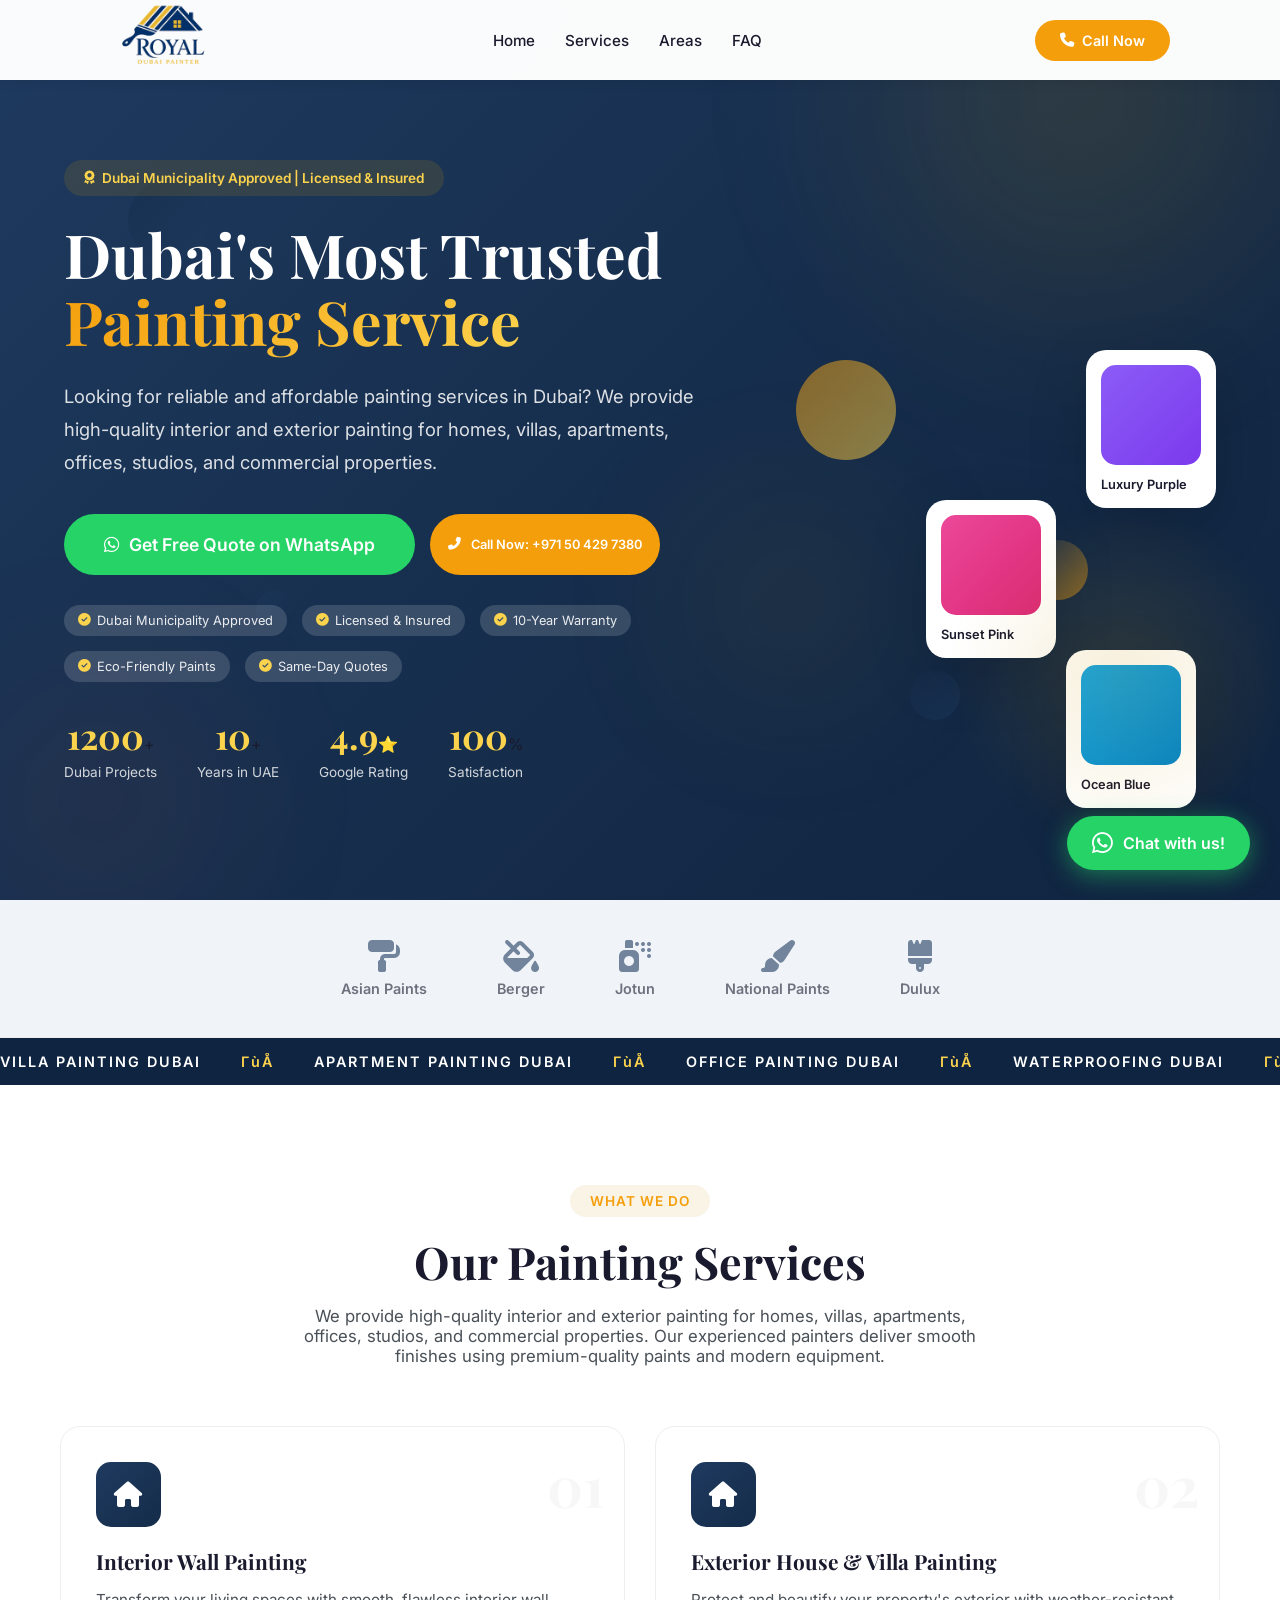
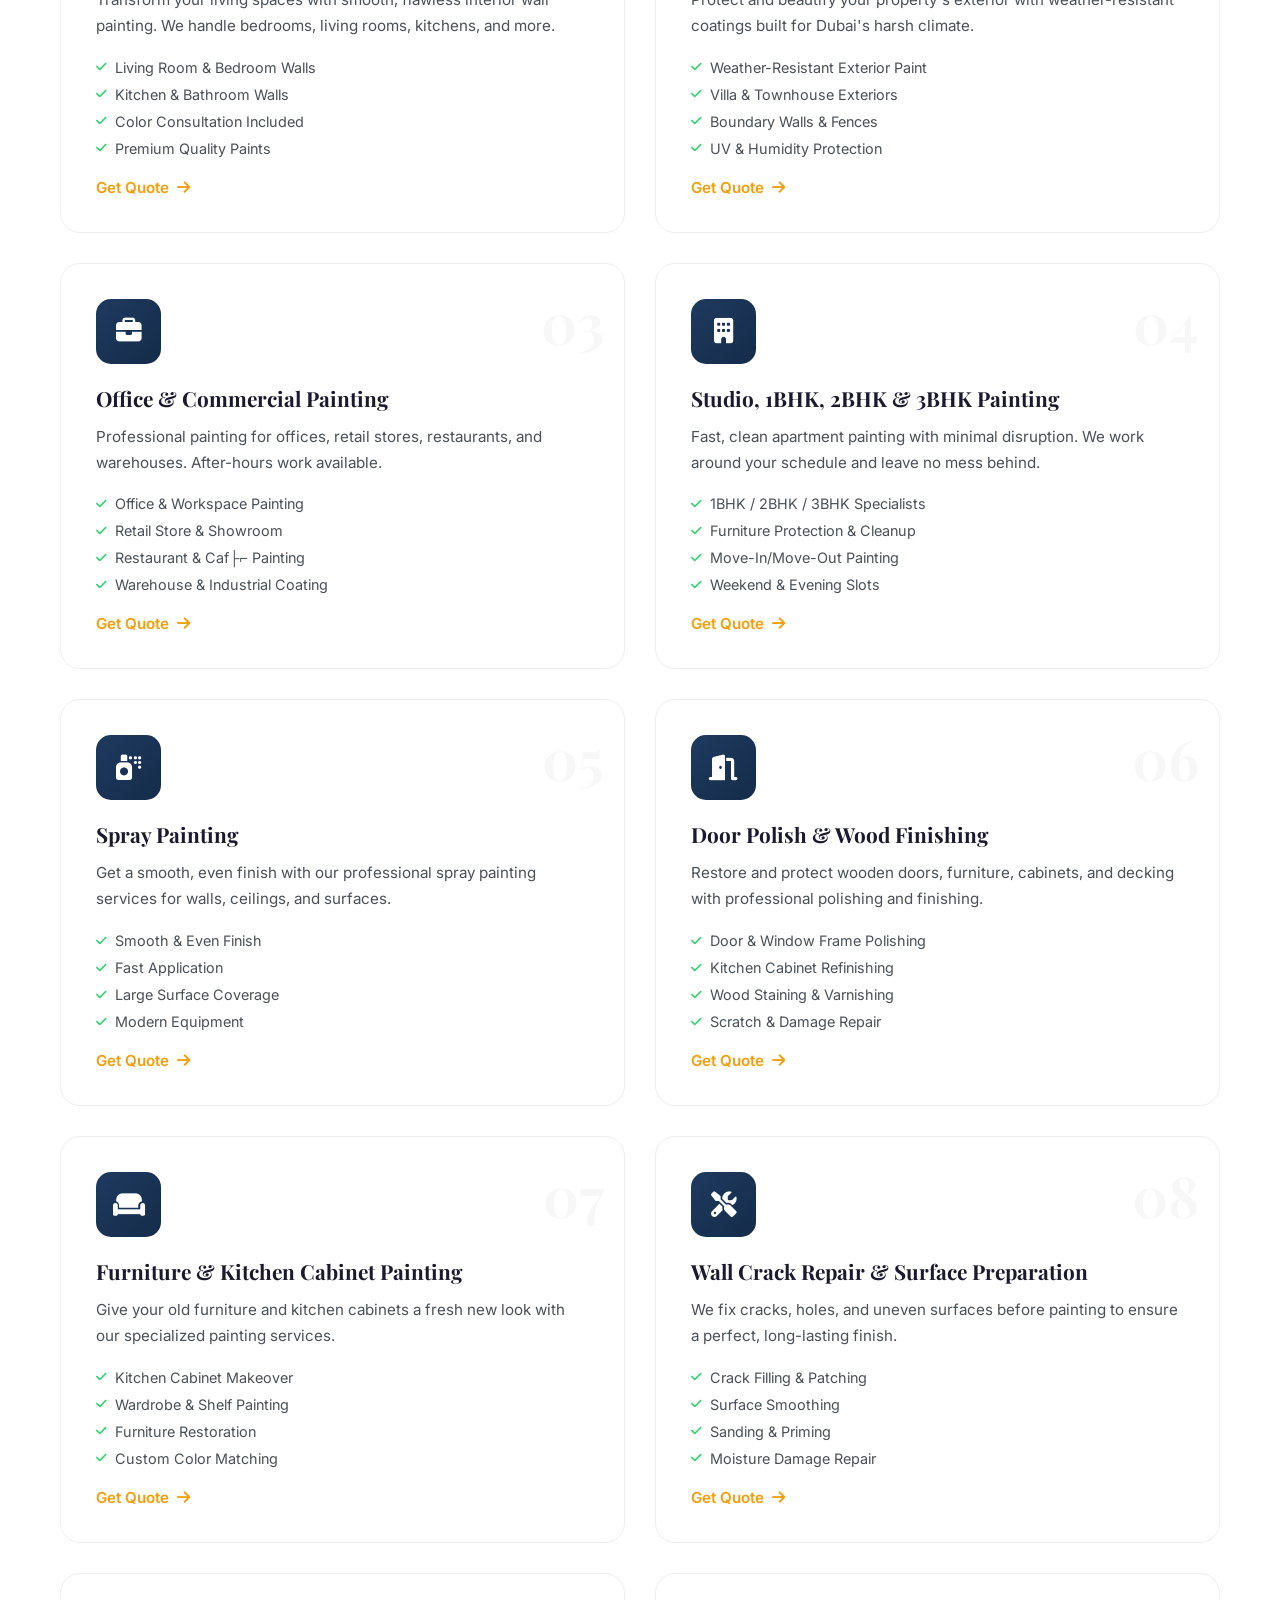
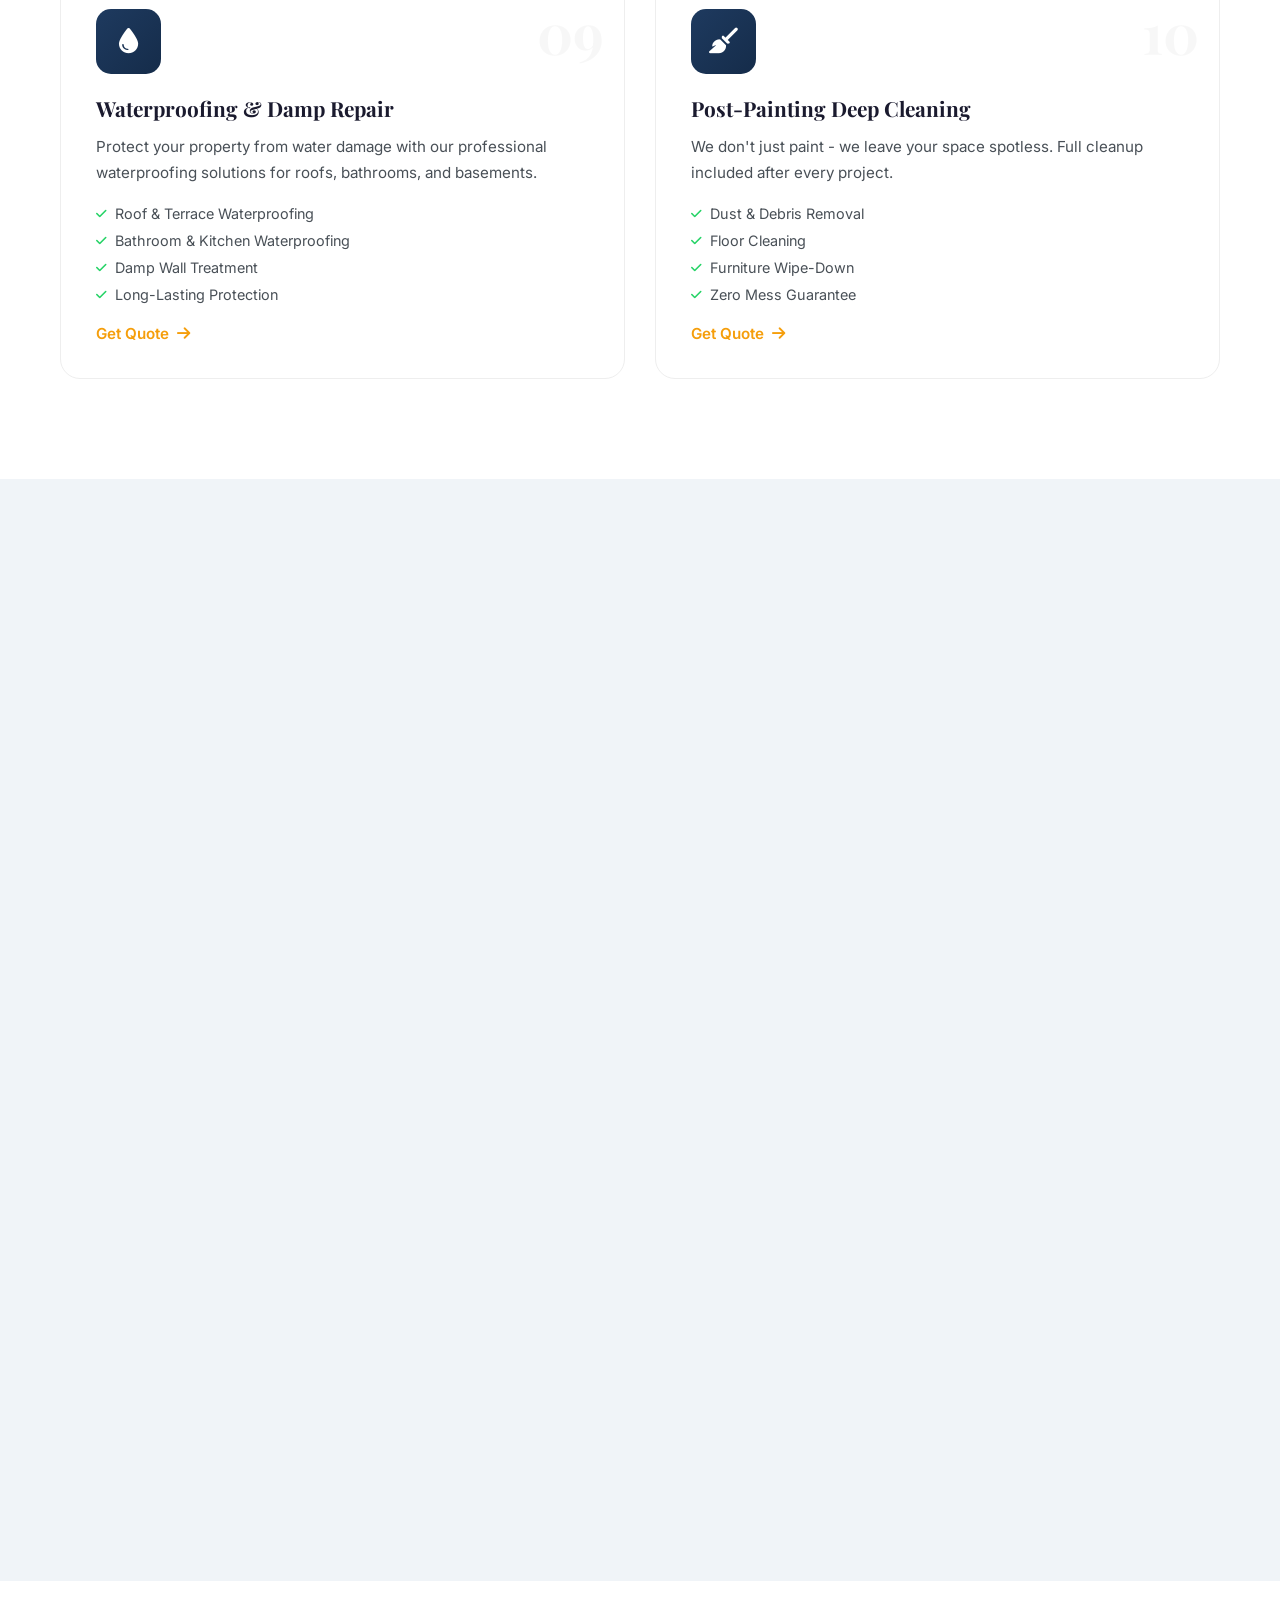
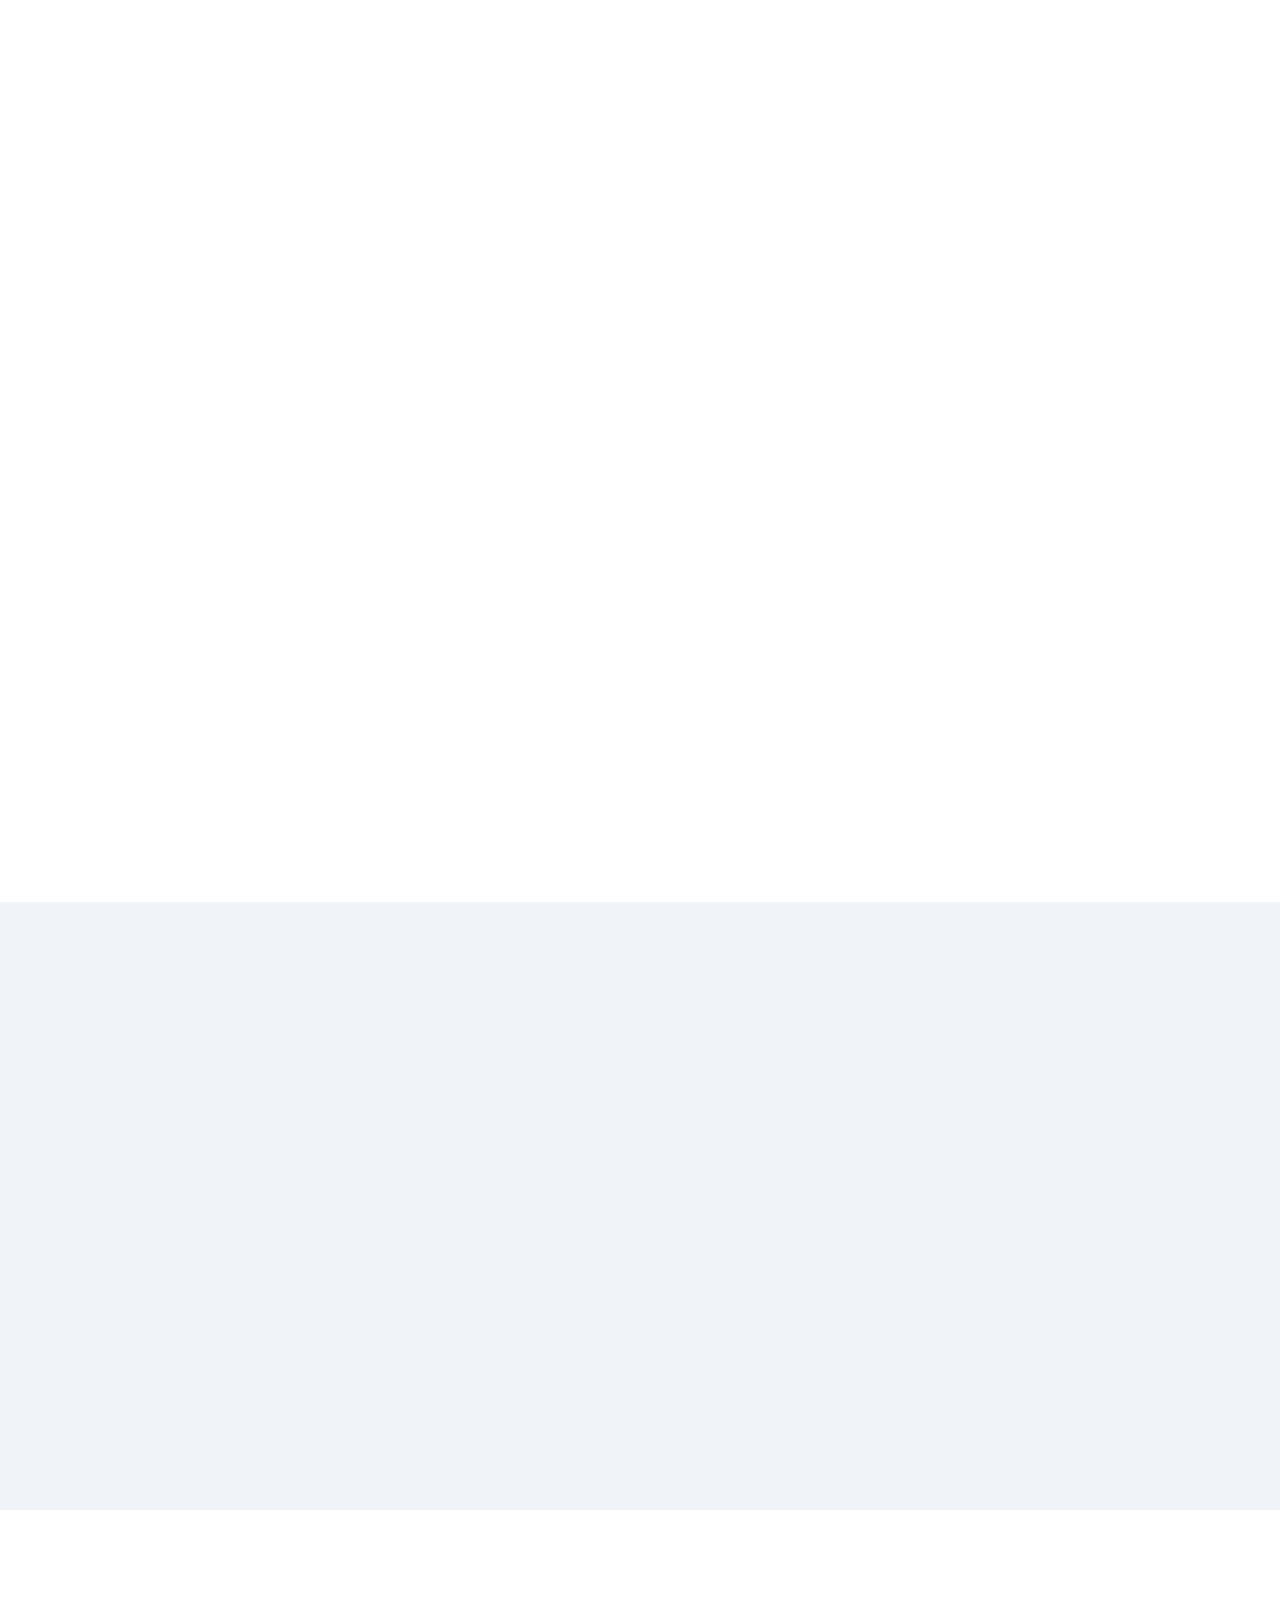
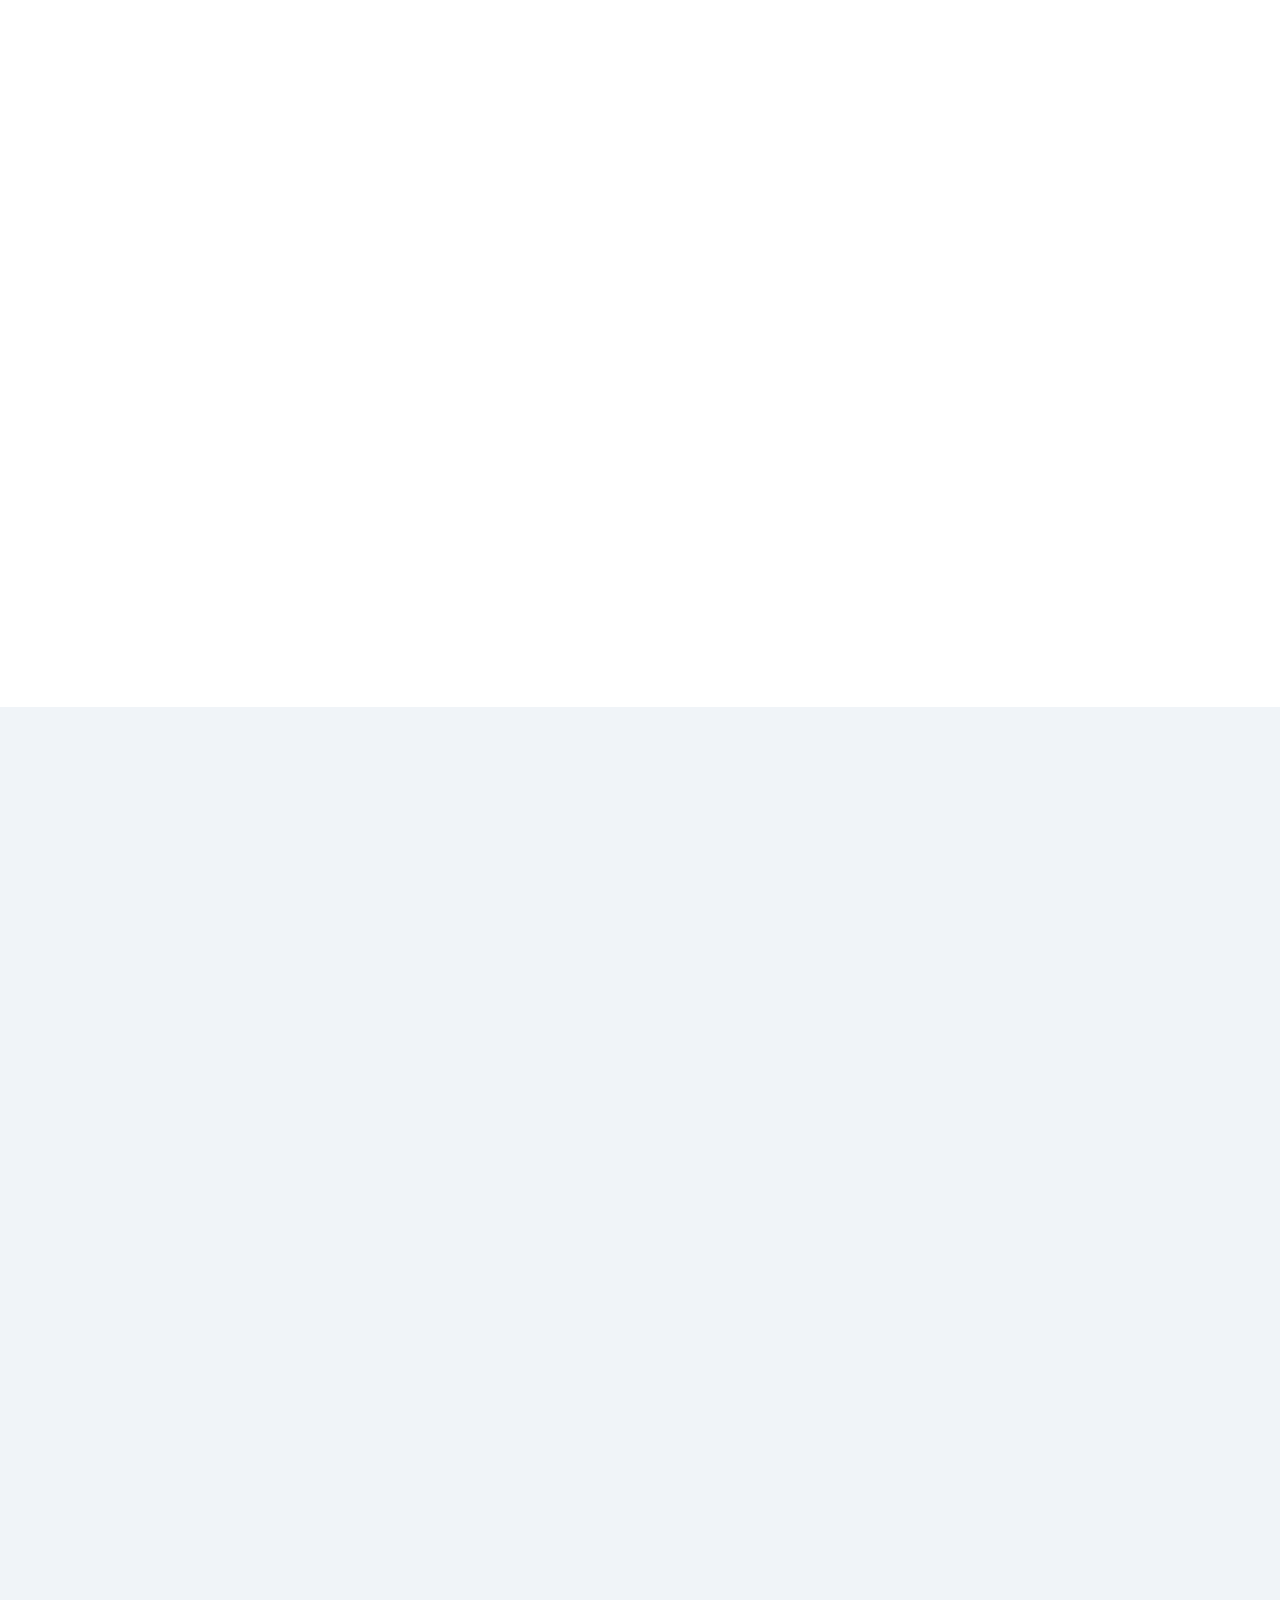
==== index.html @ 448d97f4 "fix: add missing mobile menu base styles to inline CSS for reliable opening The inline <style> had ." ====
﻿<!DOCTYPE html>
<html lang="en">
<head>
    <meta charset="UTF-8">
    <meta name="viewport" content="width=device-width, initial-scale=1.0">
    <meta name="description" content="Premium Painting Services in Dubai | Villa, Apartment & Office Painting | Free Quote in 30 Minutes | Dubai Municipality Approved">
    <meta name="keywords" content="painting services dubai, villa painting dubai, apartment painters dubai, office painting dubai, painters in dubai">
    <meta name="robots" content="index, follow">
    <link rel="canonical" href="https://paint-services-three.vercel.app/">
    <meta property="og:title" content="Painting Services Dubai | Free Quote | Royal Dubai Painter">
    <meta property="og:description" content="Dubai's Most Trusted Painting Service. 1,200+ Properties Painted. Rated 4.9Γÿà on Google.">
    <meta property="og:type" content="website">
    <meta property="og:url" content="https://yourdomain.ae">
    <title>Painting Services Dubai | Free Quote | Villa, Apartment & Office Painters</title>
    <style>*{margin:0;padding:0;box-sizing:border-box}:root{--primary:#1E3A5F;--primary-dark:#152C4A;--secondary:#0F2440;--accent:#F59E0B;--accent-light:#FCD34D;--whatsapp:#25D366;--text-primary:#1a1a2e;--text-secondary:#495057;--bg-light:#f0f4f8;--white:#ffffff;--shadow-sm:0 2px 10px rgba(0,0,0,0.08);--transition:all 0.3s ease}body{font-family:Inter,sans-serif;color:var(--text-primary);overflow-x:hidden;background:var(--white)}.navbar{position:fixed;top:0;left:0;width:100%;height:80px;padding:0;z-index:1000;transition:var(--transition);overflow:hidden}.navbar,.navbar.scrolled{background:rgba(255,255,255,0.98);backdrop-filter:blur(20px);box-shadow:var(--shadow-sm)}.nav-container{display:flex;align-items:center;max-width:1100px;margin:0 auto;padding:0 20px;height:100%;justify-content:space-between}.logo{display:flex;align-items:center;gap:10px;text-decoration:none}.logo-img{height:110px;width:auto}.nav-links{display:flex;list-style:none;gap:30px}.nav-links a{color:var(--text-primary);font-weight:500;font-size:0.95rem;text-decoration:none;transition:var(--transition)}.btn-glow{display:inline-flex;align-items:center;gap:8px;padding:12px 25px;background:var(--accent);color:var(--white);border-radius:50px;font-size:0.9rem;text-decoration:none;transition:var(--transition)}.mobile-toggle{display:none;flex-direction:column;gap:5px;background:0 0;border:0;cursor:pointer;padding:5px}.mobile-toggle span{width:25px;height:3px;background:var(--text-primary);border-radius:3px;transition:var(--transition)}.mobile-menu{position:fixed;height:100vh;background:var(--white);z-index:9998;flex-direction:column;justify-content:center;gap:20px;opacity:0;visibility:hidden;transition:all 0.3s ease}.mobile-nav-links{list-style:none;text-align:center}.mobile-nav-links a{color:var(--text-primary);font-weight:600;font-size:1.4rem;text-decoration:none;transition:var(--transition)}.mobile-nav-links li{margin:15px 0}.sticky-cta-bar{display:none}.hero-v2{min-height:100vh;display:flex;align-items:center;position:relative;overflow:hidden;background:linear-gradient(135deg,#1e3a5f 0,#152c4a 60%,#0f2440 100%);padding:120px 0 80px;contain:layout style}.hero-content-v2{position:relative;z-index:2;max-width:700px;padding-left:5%}.hero-badge{display:inline-flex;align-items:center;gap:8px;background:rgba(200,150,12,0.15);color:var(--accent-light);padding:10px 20px;border-radius:50px;font-size:0.85rem;font-weight:600;margin-bottom:25px}.hero-title{font-family:"Playfair Display",serif;font-size:3.8rem;line-height:1.1;margin-bottom:25px;color:var(--white)}.gradient-text{background:linear-gradient(135deg,#F59E0B,#FCD34D);-webkit-background-clip:text;-webkit-text-fill-color:transparent;background-clip:text}.hero-subtitle{font-size:1.15rem;color:rgba(255,255,255,0.85);line-height:1.8;margin-bottom:35px}.hero-actions{display:flex;gap:15px;margin-bottom:30px;flex-wrap:wrap}.btn-primary-v2{background:var(--accent)}.btn-whatsapp-v2{display:inline-flex;align-items:center;gap:10px;padding:16px 30px;color:var(--white);border-radius:50px;text-decoration:none;font-weight:600;font-size:0.95rem;transition:var(--transition)}.trust-badges{display:flex;gap:15px;flex-wrap:wrap;margin-bottom:30px}.badge{display:flex;align-items:center;gap:6px;font-size:0.8rem;color:rgba(255,255,255,0.9);background:rgba(255,255,255,0.15);padding:8px 14px;border-radius:20px}.hero-stats{display:flex;gap:40px}.stat{text-align:center}.stat-number{font-family:"Playfair Display",serif}.stat-label{display:block;font-size:0.85rem;color:rgba(255,255,255,0.8);margin-top:5px}.hero-visual{position:absolute;right:5%;top:50%;transform:translateY(-50%);z-index:2}.trust-bar{padding:30px 0;background:var(--bg-light);border-bottom:1px solid #eee}.brands-grid{display:flex;justify-content:center;align-items:center;flex-wrap:wrap;gap:50px}.brand-item{padding:10px;opacity:0.6}.marquee-section{padding:15px 0;background:var(--secondary);overflow:hidden}.marquee{display:flex;overflow:hidden}.marquee-content{display:flex;gap:40px;animation:marquee 25s linear infinite;white-space:nowrap;will-change:transform}.marquee-content span{color:var(--white);font-size:0.9rem;font-weight:600;letter-spacing:2px}.exit-popup{position:fixed;top:0;left:0;width:100%;height:100%;z-index:9998;display:flex;align-items:center;justify-content:center;opacity:0;visibility:hidden;padding:20px}.container-v2{max-width:1200px;margin:0 auto;padding:0 20px}.whatsapp-float-v2{position:fixed;bottom:30px;right:30px;background:var(--whatsapp);border-radius:50px;padding:15px 25px;display:flex;align-items:center;gap:10px;color:var(--white);text-decoration:none;font-weight:600;box-shadow:0 5px 25px rgba(37,211,102,0.5);z-index:1000}.back-to-top{position:fixed;bottom:100px;right:30px;width:50px;height:50px;background:var(--white);border:none;border-radius:50%;cursor:pointer;display:flex;align-items:center;justify-content:center;box-shadow:var(--shadow-sm);opacity:0;visibility:hidden;z-index:999}@keyframes marquee{0%{transform:translateX(0)}100%{transform:translateX(-50%)}}</style>
    
    
    
    
    <link rel="preconnect" href="https://fonts.googleapis.com">
    <link rel="preconnect" href="https://fonts.gstatic.com" crossorigin>
    <link rel="dns-prefetch" href="https://cdnjs.cloudflare.com">
    <link rel="preload" href="logo.webp" as="image" type="image/webp" fetchpriority="high">
    <link rel="stylesheet" href="https://fonts.googleapis.com/css2?family=Playfair+Display:wght@400;500;600;700&family=Inter:wght@300;400;500;600;700&display=optional" media="print" onload="this.media='all'">
    <noscript><link rel="stylesheet" href="https://fonts.googleapis.com/css2?family=Playfair+Display:wght@400;500;600;700&family=Inter:wght@300;400;500;600;700&display=optional"></noscript>
    <link rel="stylesheet" href="https://cdnjs.cloudflare.com/ajax/libs/font-awesome/6.4.0/css/all.min.css" media="print" onload="this.media='all'">
    <noscript><link rel="stylesheet" href="https://cdnjs.cloudflare.com/ajax/libs/font-awesome/6.4.0/css/all.min.css"></noscript>
    <link rel="stylesheet" href="styles.min.css" media="print" onload="this.media='all'">
    <noscript><link rel="stylesheet" href="styles.min.css"></noscript>
    <style>
    .trust-bar,.marquee-section,.services-v2,.why-us-v2,.transformation-section,.process-section,.testimonials-v2,.areas-section,.faq-section,.final-cta,.footer-v2{content-visibility:auto;contain-intrinsic-size:auto 800px}
    .hero-v2 .gradient-orb,.hero-v2 .floating-shapes .shape,.hero-v2 .paint-card,.hero-v2 .paint-splash{will-change:transform}
    .mobile-menu{top:0;left:0;width:100%;display:flex;align-items:center}
    .mobile-menu.active{opacity:1;visibility:visible}
    .mobile-toggle.active span:nth-child(1){transform:rotate(45deg) translate(5px,5px)}
    .mobile-toggle.active span:nth-child(2){opacity:0}
    .mobile-toggle.active span:nth-child(3){transform:rotate(-45deg) translate(5px,-5px)}
    .mobile-menu-header{position:absolute;top:0;left:0;width:100%;padding:15px 20px;display:flex;align-items:center;justify-content:space-between}
    .mobile-close{width:40px;height:40px;background:rgba(0,0,0,0.1);border:none;border-radius:50%;cursor:pointer;display:flex;align-items:center;justify-content:center;font-size:1.2rem;color:var(--text-primary)}
    @media(prefers-reduced-motion:reduce){.hero-v2 .gradient-orb,.hero-v2 .floating-shapes .shape,.hero-v2 .paint-card,.hero-v2 .paint-splash,.marquee-content,.whatsapp-float-v2,.urgency-badge{animation:none!important;transition:none!important}}
    @media(max-width:768px){.nav-links,.nav-cta{display:none}.mobile-toggle{display:flex}.sticky-cta-bar{display:flex}body{padding-bottom:80px}.hero-v2{padding:100px 0 60px;min-height:auto}.hero-title{font-size:2.3rem;line-height:1.2}.hero-subtitle{font-size:1rem;line-height:1.6}.section-header h2{font-size:2rem}.section-header p{font-size:.95rem}.section-header{margin-bottom:40px}.hero-actions{flex-direction:column;align-items:center;gap:10px}.hero-actions .btn-primary-v2,.hero-actions .btn-whatsapp-v2{width:100%;max-width:320px;justify-content:center}.hero-actions .hero-btn-call{width:auto;padding:10px 24px;font-size:.8rem;margin:0 auto}.trust-badges{gap:10px}.badge{font-size:.7rem;padding:6px 10px}.hero-stats{display:grid;grid-template-columns:repeat(2,1fr);gap:20px;width:100%;max-width:400px;margin:0 auto}.stat-number{font-size:1.8rem}.stat-label{font-size:.75rem}.features-grid{grid-template-columns:1fr;gap:20px}.feature{padding:25px 15px}.feature-icon{width:60px;height:60px}.gallery-grid{grid-template-columns:repeat(2,1fr);gap:10px}.gallery-item img{height:180px}.process-timeline{grid-template-columns:1fr;gap:25px}.process-step{display:flex;align-items:flex-start;gap:15px;text-align:left}.step-icon{min-width:60px;width:60px;height:60px;margin:0}.step-content h3{font-size:.95rem}.step-content p{font-size:.85rem}.testimonials-grid{gap:20px}.testimonial-card{padding:25px}.testimonial-text{font-size:.9rem;line-height:1.6}.areas-grid{grid-template-columns:repeat(2,1fr);gap:10px}.area-item{padding:12px 10px;font-size:.85rem}.cta-content h2{font-size:2rem}.cta-buttons{flex-direction:column;align-items:center;gap:12px}.cta-buttons a{width:100%;max-width:320px;justify-content:center}.urgency-badge{font-size:.85rem;padding:12px 20px}.footer-grid{grid-template-columns:1fr;text-align:left;gap:20px}.footer-brand .logo{justify-content:flex-start}.footer-links h3,.footer-contact h3{margin-top:15px;margin-bottom:10px}.social-links{justify-content:flex-start}.whatsapp-float-v2{display:none!important}.back-to-top{bottom:90px;right:20px;width:45px;height:45px}.marquee-content span{font-size:.75rem;letter-spacing:1px}.brands-grid{gap:30px}.brand-item i{font-size:1.5rem}.brand-item span{font-size:.8rem}.faq-question{padding:15px 20px}.faq-question h3{font-size:.9rem}.faq-answer{padding:0 20px 15px}.faq-answer p{font-size:.9rem}.hero-v2 .floating-shapes .shape,.hero-v2 .paint-splash{display:none}.hero-v2 .paint-card{display:none}}
    </style>
    <!-- Structured Data -->
    <script type="application/ld+json">
    {
        "@context": "https://schema.org",
        "@type": "LocalBusiness",
        "name": "Royal Dubai Painter",
        "description": "Premium Painting Services in Dubai - Villa, Apartment & Office Painting with Free Quote in 30 Minutes",
        "url": "https://paint-services-three.vercel.app",
        "telephone": "+971504297380",
        "email": "fasthomefix90@gmail.com",
        "address": {
            "@type": "PostalAddress",
            "addressLocality": "Dubai",
            "addressCountry": "AE"
        },
        "geo": {
            "@type": "GeoCoordinates",
            "latitude": "25.2048",
            "longitude": "55.2708"
        },
        "areaServed": ["Dubai", "Sharjah", "Ajman"],
        "aggregateRating": {
            "@type": "AggregateRating",
            "ratingValue": "4.9",
            "reviewCount": "230"
        },
        "priceRange": "$$",
        "openingHours": "Mo-Su 00:00-23:59",
        "hasOfferCatalog": {
            "@type": "OfferCatalog",
            "name": "Painting Services",
            "itemListElement": [
                {"@type": "Offer", "itemOffered": {"@type": "Service", "name": "Interior Wall Painting"}},
                {"@type": "Offer", "itemOffered": {"@type": "Service", "name": "Exterior House & Villa Painting"}},
                {"@type": "Offer", "itemOffered": {"@type": "Service", "name": "Office & Commercial Painting"}},
                {"@type": "Offer", "itemOffered": {"@type": "Service", "name": "Apartment Painting"}},
                {"@type": "Offer", "itemOffered": {"@type": "Service", "name": "Spray Painting"}},
                {"@type": "Offer", "itemOffered": {"@type": "Service", "name": "Door Polish & Wood Finishing"}},
                {"@type": "Offer", "itemOffered": {"@type": "Service", "name": "Furniture & Kitchen Cabinet Painting"}},
                {"@type": "Offer", "itemOffered": {"@type": "Service", "name": "Wall Crack Repair"}},
                {"@type": "Offer", "itemOffered": {"@type": "Service", "name": "Waterproofing & Damp Repair"}},
                {"@type": "Offer", "itemOffered": {"@type": "Service", "name": "Post-Painting Deep Cleaning"}}
            ]
        }
    }
    </script>
    <script type="application/ld+json">
    {
        "@context": "https://schema.org",
        "@type": "FAQPage",
        "mainEntity": [
            {
                "@type": "Question",
                "name": "Do you provide free quotes?",
                "acceptedAnswer": {
                    "@type": "Answer",
                    "text": "Yes! We provide 100% free quotes. Call us or WhatsApp, and we'll either give you an estimate over the phone or schedule a free site visit within 24 hours."
                }
            },
            {
                "@type": "Question",
                "name": "How long does it take to paint an apartment?",
                "acceptedAnswer": {
                    "@type": "Answer",
                    "text": "A standard 1-2 BHK apartment is completed quickly. Larger apartments and villas depend on the scope of work."
                }
            },
            {
                "@type": "Question",
                "name": "Do I need to empty my apartment before painting?",
                "acceptedAnswer": {
                    "@type": "Answer",
                    "text": "No! We move and cover all your furniture. You just need to remove small valuables and personal items from the rooms being painted."
                }
            },
            {
                "@type": "Question",
                "name": "What paint brands do you use?",
                "acceptedAnswer": {
                    "@type": "Answer",
                    "text": "We exclusively use premium brands - Asian Paints, Berger, Jotun, and National Paints. We never use cheap or unbranded paints."
                }
            },
            {
                "@type": "Question",
                "name": "Do you offer a warranty?",
                "acceptedAnswer": {
                    "@type": "Answer",
                    "text": "Yes! We provide a 10-year workmanship warranty on all projects. If anything peels or cracks due to our work, we fix it absolutely free."
                }
            },
            {
                "@type": "Question",
                "name": "Can you work on weekends or after hours?",
                "acceptedAnswer": {
                    "@type": "Answer",
                    "text": "Absolutely. We offer flexible scheduling including weekends and after-hours work for commercial properties."
                }
            },
            {
                "@type": "Question",
                "name": "Are you licensed and insured?",
                "acceptedAnswer": {
                    "@type": "Answer",
                    "text": "Yes. We are fully licensed (Dubai Trade License) and carry comprehensive liability insurance for your complete peace of mind."
                }
            },
            {
                "@type": "Question",
                "name": "Do you serve areas outside Dubai?",
                "acceptedAnswer": {
                    "@type": "Answer",
                    "text": "Yes! We also serve Sharjah, Ajman, and other emirates. Contact us for availability in your area."
                }
            }
        ]
    }
    </script>
</head>
<body>
    <!-- Sticky CTA Bar (Mobile) -->
    <div class="sticky-cta-bar">
        <a href="https://wa.me/971504297380?text=Hi%20I%20need%20painting%20services%20in%20Dubai" class="sticky-whatsapp" target="_blank" rel="noopener noreferrer" aria-label="Contact us on WhatsApp">
            <i class="fab fa-whatsapp"></i> WhatsApp
        </a>
        <a href="tel:+971504297380" class="sticky-call">
            <i class="fas fa-phone"></i> Call Now
        </a>
    </div>

    <!-- Navigation -->
    <nav class="navbar">
        <div class="nav-container">
            <a href="#home" class="logo">
                <img src="logo.webp" alt="Royal Dubai Painter" class="logo-img" width="172" height="110">
            </a>
            <ul class="nav-links">
                <li><a href="#home">Home</a></li>
                <li><a href="#services">Services</a></li>
                <li><a href="#areas">Areas</a></li>
                <li><a href="#faq">FAQ</a></li>
            </ul>
            <div class="nav-cta">
                <a href="tel:+971504297380" class="btn-glow">
                    <i class="fas fa-phone"></i> Call Now
                </a>
            </div>
            <button class="mobile-toggle" aria-label="Open mobile menu">
                <span></span>
                <span></span>
                <span></span>
            </button>
        </div>
    </nav>

    <!-- Mobile Menu Overlay -->
    <div class="mobile-menu" id="mobileMenu">
        <div class="mobile-menu-header">
            <a href="#home" class="logo">
                <img src="logo.webp" alt="Royal Dubai Painter" class="logo-img" width="172" height="110">
            </a>
            <button class="mobile-close" id="mobileClose" aria-label="Close mobile menu"><i class="fas fa-times"></i></button>
        </div>
        <ul class="mobile-nav-links">
            <li><a href="#home">Home</a></li>
            <li><a href="#services">Services</a></li>
            <li><a href="#areas">Areas</a></li>
            <li><a href="#faq">FAQ</a></li>
        </ul>
        <a href="tel:+971504297380" class="btn-glow" style="margin-top: 20px;"><i class="fas fa-phone"></i> Call Now</a>
    </div>

    <!-- Hero Section -->
    <section id="home" class="hero-v2" fetchpriority="high">
        <div class="hero-bg">
            <div class="gradient-orb orb-1"></div>
            <div class="gradient-orb orb-2"></div>
            <div class="gradient-orb orb-3"></div>
            <div class="floating-shapes">
                <div class="shape shape-1"></div>
                <div class="shape shape-2"></div>
                <div class="shape shape-3"></div>
                <div class="shape shape-4"></div>
                <div class="shape shape-5"></div>
            </div>
        </div>
        <div class="hero-content-v2">
            <div class="hero-badge">
                <i class="fas fa-award"></i> Dubai Municipality Approved | Licensed & Insured
            </div>
            <h1 class="hero-title">
                <span class="line-1">Dubai's Most Trusted</span>
                <span class="line-2"><span class="gradient-text">Painting Service</span></span>
            </h1>
            <p class="hero-subtitle">
                Looking for reliable and affordable painting services in Dubai? We provide high-quality interior and exterior painting for homes, villas, apartments, offices, studios, and commercial properties.
            </p>
            <div class="hero-actions">
                <a href="https://wa.me/971504297380?text=Hi%20I%20need%20painting%20services%20in%20Dubai" class="btn-whatsapp-v2 hero-btn-whatsapp" target="_blank" rel="noopener noreferrer" aria-label="Get free painting quote on WhatsApp">
                    <i class="fab fa-whatsapp"></i>
                    <span>Get Free Quote on WhatsApp</span>
                </a>
                <a href="tel:+971504297380" class="btn-primary-v2 hero-btn-call">
                    <i class="fas fa-phone-alt"></i>
                    <span>Call Now: +971 50 429 7380</span>
                </a>
            </div>
            <div class="trust-badges">
                <div class="badge"><i class="fas fa-check-circle"></i> Dubai Municipality Approved</div>
                <div class="badge"><i class="fas fa-check-circle"></i> Licensed & Insured</div>
                <div class="badge"><i class="fas fa-check-circle"></i> 10-Year Warranty</div>
                <div class="badge"><i class="fas fa-check-circle"></i> Eco-Friendly Paints</div>
                <div class="badge"><i class="fas fa-check-circle"></i> Same-Day Quotes</div>
            </div>
            <div class="hero-stats">
                <div class="stat">
                    <span class="stat-number" data-count="1200">1200</span>+
                    <span class="stat-label">Dubai Projects</span>
                </div>
                <div class="stat">
                    <span class="stat-number" data-count="10">10</span>+
                    <span class="stat-label">Years in UAE</span>
                </div>
                <div class="stat">
                    <span class="stat-number" data-count="4.9">4.9</span>⭐
                    <span class="stat-label">Google Rating</span>
                </div>
                <div class="stat">
                    <span class="stat-number" data-count="100">100</span>%
                    <span class="stat-label">Satisfaction</span>
                </div>
            </div>
        </div>
        <div class="hero-visual">
            <div class="paint-card card-1">
                <div class="card-color" style="background: linear-gradient(135deg, #8B5CF6 0%, #7C3AED 100%)"></div>
                <span>Luxury Purple</span>
            </div>
            <div class="paint-card card-2">
                <div class="card-color" style="background: linear-gradient(135deg, #EC4899 0%, #DB2777 100%)"></div>
                <span>Sunset Pink</span>
            </div>
            <div class="paint-card card-3">
                <div class="card-color" style="background: linear-gradient(135deg, #0EA5E9 0%, #0284C7 100%)"></div>
                <span>Ocean Blue</span>
            </div>
            <div class="paint-splash"></div>
        </div>
    </section>

    <!-- Trust Bar (Scrolling Logos) -->
    <section class="trust-bar">
        <div class="container-v2">
            <div class="brands-grid">
                <div class="brand-item"><i class="fas fa-paint-roller"></i><span>Asian Paints</span></div>
                <div class="brand-item"><i class="fas fa-fill-drip"></i><span>Berger</span></div>
                <div class="brand-item"><i class="fas fa-spray-can"></i><span>Jotun</span></div>
                <div class="brand-item"><i class="fas fa-paint-brush"></i><span>National Paints</span></div>
                <div class="brand-item"><i class="fas fa-brush"></i><span>Dulux</span></div>
            </div>
        </div>
    </section>

    <!-- Marquee Section -->
    <section class="marquee-section">
        <div class="marquee">
            <div class="marquee-content">
                <span>VILLA PAINTING DUBAI</span>
                <span class="dot">ΓùÅ</span>
                <span>APARTMENT PAINTING DUBAI</span>
                <span class="dot">ΓùÅ</span>
                <span>OFFICE PAINTING DUBAI</span>
                <span class="dot">ΓùÅ</span>
                <span>WATERPROOFING DUBAI</span>
                <span class="dot">ΓùÅ</span>
                <span>TEXTURE PAINTING DUBAI</span>
                <span class="dot">ΓùÅ</span>
                <span>WOOD POLISHING DUBAI</span>
                <span class="dot">ΓùÅ</span>
                <span>DUBAI MARINA</span>
                <span class="dot">ΓùÅ</span>
                <span>DOWNTOWN DUBAI</span>
                <span class="dot">ΓùÅ</span>
            </div>
        </div>
    </section>

    <!-- Services Section -->
    <section id="services" class="services-v2">
        <div class="container-v2">
            <div class="section-header">
                <span class="section-tag">What We Do</span>
                <h2>Our Painting Services</h2>
                <p>We provide high-quality interior and exterior painting for homes, villas, apartments, offices, studios, and commercial properties. Our experienced painters deliver smooth finishes using premium-quality paints and modern equipment.</p>
            </div>
            <div class="services-showcase">
                <div class="service-item" data-service="1">
                    <div class="service-icon-wrap"><i class="fas fa-home"></i></div>
                    <div class="service-content">
                        <h3>Interior Wall Painting</h3>
                        <p>Transform your living spaces with smooth, flawless interior wall painting. We handle bedrooms, living rooms, kitchens, and more.</p>
                        <ul class="service-features">
                            <li><i class="fas fa-check"></i> Living Room & Bedroom Walls</li>
                            <li><i class="fas fa-check"></i> Kitchen & Bathroom Walls</li>
                            <li><i class="fas fa-check"></i> Color Consultation Included</li>
                            <li><i class="fas fa-check"></i> Premium Quality Paints</li>
                        </ul>
                        <a href="https://wa.me/971504297380?text=Hi%20I%20need%20interior%20wall%20painting" class="card-link" target="_blank" rel="noopener noreferrer" aria-label="Get interior painting quote on WhatsApp">Get Quote <i class="fas fa-arrow-right"></i></a>
                    </div>
                    <div class="service-number">01</div>
                </div>

                <div class="service-item" data-service="2">
                    <div class="service-icon-wrap"><i class="fas fa-home"></i></div>
                    <div class="service-content">
                        <h3>Exterior House & Villa Painting</h3>
                        <p>Protect and beautify your property's exterior with weather-resistant coatings built for Dubai's harsh climate.</p>
                        <ul class="service-features">
                            <li><i class="fas fa-check"></i> Weather-Resistant Exterior Paint</li>
                            <li><i class="fas fa-check"></i> Villa & Townhouse Exteriors</li>
                            <li><i class="fas fa-check"></i> Boundary Walls & Fences</li>
                            <li><i class="fas fa-check"></i> UV & Humidity Protection</li>
                        </ul>
                        <a href="https://wa.me/971504297380?text=Hi%20I%20need%20exterior%20painting" class="card-link" target="_blank" rel="noopener noreferrer" aria-label="Get exterior painting quote on WhatsApp">Get Quote <i class="fas fa-arrow-right"></i></a>
                    </div>
                    <div class="service-number">02</div>
                </div>

                <div class="service-item" data-service="3">
                    <div class="service-icon-wrap"><i class="fas fa-briefcase"></i></div>
                    <div class="service-content">
                        <h3>Office & Commercial Painting</h3>
                        <p>Professional painting for offices, retail stores, restaurants, and warehouses. After-hours work available.</p>
                        <ul class="service-features">
                            <li><i class="fas fa-check"></i> Office & Workspace Painting</li>
                            <li><i class="fas fa-check"></i> Retail Store & Showroom</li>
                            <li><i class="fas fa-check"></i> Restaurant & Caf├⌐ Painting</li>
                            <li><i class="fas fa-check"></i> Warehouse & Industrial Coating</li>
                        </ul>
                        <a href="https://wa.me/971504297380?text=Hi%20I%20need%20commercial%20painting" class="card-link" target="_blank" rel="noopener noreferrer" aria-label="Get commercial painting quote on WhatsApp">Get Quote <i class="fas fa-arrow-right"></i></a>
                    </div>
                    <div class="service-number">03</div>
                </div>

                <div class="service-item" data-service="4">
                    <div class="service-icon-wrap"><i class="fas fa-building"></i></div>
                    <div class="service-content">
                        <h3>Studio, 1BHK, 2BHK & 3BHK Painting</h3>
                        <p>Fast, clean apartment painting with minimal disruption. We work around your schedule and leave no mess behind.</p>
                        <ul class="service-features">
                            <li><i class="fas fa-check"></i> 1BHK / 2BHK / 3BHK Specialists</li>
                            <li><i class="fas fa-check"></i> Furniture Protection & Cleanup</li>
                            <li><i class="fas fa-check"></i> Move-In/Move-Out Painting</li>
                            <li><i class="fas fa-check"></i> Weekend & Evening Slots</li>
                        </ul>
                        <a href="https://wa.me/971504297380?text=Hi%20I%20need%20apartment%20painting" class="card-link" target="_blank" rel="noopener noreferrer" aria-label="Get apartment painting quote on WhatsApp">Get Quote <i class="fas fa-arrow-right"></i></a>
                    </div>
                    <div class="service-number">04</div>
                </div>

                <div class="service-item" data-service="5">
                    <div class="service-icon-wrap"><i class="fas fa-spray-can"></i></div>
                    <div class="service-content">
                        <h3>Spray Painting</h3>
                        <p>Get a smooth, even finish with our professional spray painting services for walls, ceilings, and surfaces.</p>
                        <ul class="service-features">
                            <li><i class="fas fa-check"></i> Smooth & Even Finish</li>
                            <li><i class="fas fa-check"></i> Fast Application</li>
                            <li><i class="fas fa-check"></i> Large Surface Coverage</li>
                            <li><i class="fas fa-check"></i> Modern Equipment</li>
                        </ul>
                        <a href="https://wa.me/971504297380?text=Hi%20I%20need%20spray%20painting" class="card-link" target="_blank" rel="noopener noreferrer" aria-label="Get spray painting quote on WhatsApp">Get Quote <i class="fas fa-arrow-right"></i></a>
                    </div>
                    <div class="service-number">05</div>
                </div>

                <div class="service-item" data-service="6">
                    <div class="service-icon-wrap"><i class="fas fa-door-open"></i></div>
                    <div class="service-content">
                        <h3>Door Polish & Wood Finishing</h3>
                        <p>Restore and protect wooden doors, furniture, cabinets, and decking with professional polishing and finishing.</p>
                        <ul class="service-features">
                            <li><i class="fas fa-check"></i> Door & Window Frame Polishing</li>
                            <li><i class="fas fa-check"></i> Kitchen Cabinet Refinishing</li>
                            <li><i class="fas fa-check"></i> Wood Staining & Varnishing</li>
                            <li><i class="fas fa-check"></i> Scratch & Damage Repair</li>
                        </ul>
                        <a href="https://wa.me/971504297380?text=Hi%20I%20need%20door%20polish" class="card-link" target="_blank" rel="noopener noreferrer" aria-label="Get door polishing quote on WhatsApp">Get Quote <i class="fas fa-arrow-right"></i></a>
                    </div>
                    <div class="service-number">06</div>
                </div>

                <div class="service-item" data-service="7">
                    <div class="service-icon-wrap"><i class="fas fa-couch"></i></div>
                    <div class="service-content">
                        <h3>Furniture & Kitchen Cabinet Painting</h3>
                        <p>Give your old furniture and kitchen cabinets a fresh new look with our specialized painting services.</p>
                        <ul class="service-features">
                            <li><i class="fas fa-check"></i> Kitchen Cabinet Makeover</li>
                            <li><i class="fas fa-check"></i> Wardrobe & Shelf Painting</li>
                            <li><i class="fas fa-check"></i> Furniture Restoration</li>
                            <li><i class="fas fa-check"></i> Custom Color Matching</li>
                        </ul>
                        <a href="https://wa.me/971504297380?text=Hi%20I%20need%20furniture%20painting" class="card-link" target="_blank" rel="noopener noreferrer" aria-label="Get furniture painting quote on WhatsApp">Get Quote <i class="fas fa-arrow-right"></i></a>
                    </div>
                    <div class="service-number">07</div>
                </div>

                <div class="service-item" data-service="8">
                    <div class="service-icon-wrap"><i class="fas fa-tools"></i></div>
                    <div class="service-content">
                        <h3>Wall Crack Repair & Surface Preparation</h3>
                        <p>We fix cracks, holes, and uneven surfaces before painting to ensure a perfect, long-lasting finish.</p>
                        <ul class="service-features">
                            <li><i class="fas fa-check"></i> Crack Filling & Patching</li>
                            <li><i class="fas fa-check"></i> Surface Smoothing</li>
                            <li><i class="fas fa-check"></i> Sanding & Priming</li>
                            <li><i class="fas fa-check"></i> Moisture Damage Repair</li>
                        </ul>
                        <a href="https://wa.me/971504297380?text=Hi%20I%20need%20wall%20repair" class="card-link" target="_blank" rel="noopener noreferrer" aria-label="Get wall repair quote on WhatsApp">Get Quote <i class="fas fa-arrow-right"></i></a>
                    </div>
                    <div class="service-number">08</div>
                </div>

                <div class="service-item" data-service="9">
                    <div class="service-icon-wrap"><i class="fas fa-tint"></i></div>
                    <div class="service-content">
                        <h3>Waterproofing & Damp Repair</h3>
                        <p>Protect your property from water damage with our professional waterproofing solutions for roofs, bathrooms, and basements.</p>
                        <ul class="service-features">
                            <li><i class="fas fa-check"></i> Roof & Terrace Waterproofing</li>
                            <li><i class="fas fa-check"></i> Bathroom & Kitchen Waterproofing</li>
                            <li><i class="fas fa-check"></i> Damp Wall Treatment</li>
                            <li><i class="fas fa-check"></i> Long-Lasting Protection</li>
                        </ul>
                        <a href="https://wa.me/971504297380?text=Hi%20I%20need%20waterproofing" class="card-link" target="_blank" rel="noopener noreferrer" aria-label="Get waterproofing quote on WhatsApp">Get Quote <i class="fas fa-arrow-right"></i></a>
                    </div>
                    <div class="service-number">09</div>
                </div>

                <div class="service-item" data-service="10">
                    <div class="service-icon-wrap"><i class="fas fa-broom"></i></div>
                    <div class="service-content">
                        <h3>Post-Painting Deep Cleaning</h3>
                        <p>We don't just paint - we leave your space spotless. Full cleanup included after every project.</p>
                        <ul class="service-features">
                            <li><i class="fas fa-check"></i> Dust & Debris Removal</li>
                            <li><i class="fas fa-check"></i> Floor Cleaning</li>
                            <li><i class="fas fa-check"></i> Furniture Wipe-Down</li>
                            <li><i class="fas fa-check"></i> Zero Mess Guarantee</li>
                        </ul>
                        <a href="https://wa.me/971504297380?text=Hi%20I%20need%20painting%20services" class="card-link" target="_blank" rel="noopener noreferrer" aria-label="Get painting services quote on WhatsApp">Get Quote <i class="fas fa-arrow-right"></i></a>
                    </div>
                    <div class="service-number">10</div>
                </div>
            </div>
        </div>
    </section>

    <!-- Why Choose Us -->
    <section class="why-us-v2">
        <div class="container-v2">
            <div class="section-header">
                <span class="section-tag">Why Us</span>
                <h2>Why Choose Us</h2>
            </div>
            <div class="features-grid">
                <div class="feature">
                    <div class="feature-icon"><i class="fas fa-user-tie"></i></div>
                    <h3>Professional & Experienced Painters</h3>
                    <p>Our skilled team has years of experience delivering top-quality painting results across Dubai.</p>
                </div>
                <div class="feature">
                    <div class="feature-icon"><i class="fas fa-medal"></i></div>
                    <h3>Premium Quality Paints</h3>
                    <p>We use only trusted brands like Asian Paints, Berger, Jotun, and National Paints - never cheap alternatives.</p>
                </div>
                <div class="feature">
                    <div class="feature-icon"><i class="fas fa-wand-magic-sparkles"></i></div>
                    <h3>Clean & Smooth Finish</h3>
                    <p>Every project is completed with precision for a flawless, smooth finish every time.</p>
                </div>
                <div class="feature">
                    <div class="feature-icon"><i class="fas fa-clock"></i></div>
                    <h3>Fast & On-Time Service</h3>
                    <p>We respect your time. Our team arrives on schedule and completes work efficiently.</p>
                </div>
                <div class="feature">
                    <div class="feature-icon"><i class="fas fa-tag"></i></div>
                    <h3>Affordable Prices</h3>
                    <p>Competitive rates with no hidden charges. Get the best value for your money.</p>
                </div>
                <div class="feature">
                    <div class="feature-icon"><i class="fas fa-search"></i></div>
                    <h3>Free Site Inspection & Quotation</h3>
                    <p>We inspect your property and provide a detailed quote at no cost.</p>
                </div>
                <div class="feature">
                    <div class="feature-icon"><i class="fas fa-map-marker-alt"></i></div>
                    <h3>Available Across Dubai</h3>
                    <p>We serve all areas across Dubai, Sharjah, and Ajman.</p>
                </div>
                <div class="feature">
                    <div class="feature-icon"><i class="fas fa-headset"></i></div>
                    <h3>24/7 Customer Support</h3>
                    <p>Reach us anytime via call or WhatsApp. We respond within 30 minutes.</p>
                </div>
            </div>
        </div>
    </section>

    <!-- Our Work Section -->
    <section class="transformation-section">
        <div class="container-v2">
            <div class="section-header">
                <span class="section-tag">Our Work</span>
                <h2>Our <span class="gradient-text">Projects</span></h2>
                <p>Real Dubai projects, real results</p>
            </div>
            <div class="gallery-grid">
                <div class="gallery-item">
                    <img src="images/exterior-house-villa-painting.webp" alt="Exterior House & Villa Painting Dubai" loading="lazy" decoding="async" width="400" height="250">
                    <div class="gallery-caption">
                        <h3>Exterior House & Villa Painting</h3>
                    </div>
                </div>
                <div class="gallery-item">
                    <img src="images/interior-wall-painting.webp" alt="Interior Wall Painting Dubai" loading="lazy" decoding="async" width="400" height="250">
                    <div class="gallery-caption">
                        <h3>Interior Wall Painting</h3>
                    </div>
                </div>
                <div class="gallery-item">
                    <img src="images/office-commercial-painting.webp" alt="Office & Commercial Painting Dubai" loading="lazy" decoding="async" width="400" height="250">
                    <div class="gallery-caption">
                        <h3>Office & Commercial Painting</h3>
                    </div>
                </div>
                <div class="gallery-item">
                    <img src="images/studio-apartment-painting.webp" alt="Studio & Apartment Painting Dubai" loading="lazy" decoding="async" width="400" height="250">
                    <div class="gallery-caption">
                        <h3>Studio & Apartment Painting</h3>
                    </div>
                </div>
                <div class="gallery-item">
                    <img src="images/spray-painting.webp" alt="Spray Painting Dubai" loading="lazy" decoding="async" width="400" height="250">
                    <div class="gallery-caption">
                        <h3>Spray Painting</h3>
                    </div>
                </div>
                <div class="gallery-item">
                    <img src="images/furniture-cabinet-painting.webp" alt="Room Wall Painting Dubai" loading="lazy" decoding="async" width="400" height="250">
                    <div class="gallery-caption">
                        <h3>Room Wall Painting</h3>
                    </div>
                </div>
                <div class="gallery-item">
                    <img src="images/post-painting-deep-cleaning.webp" alt="Post-Painting Deep Cleaning Dubai" loading="lazy" decoding="async" width="400" height="250">
                    <div class="gallery-caption">
                        <h3>Post-Painting Deep Cleaning</h3>
                    </div>
                </div>
            </div>
        </div>
    </section>

    <!-- Process Section -->
    <section id="process" class="process-section">
        <div class="container-v2">
            <div class="section-header">
                <span class="section-tag">How It Works</span>
                <h2>Simple <span class="gradient-text">4-Step Process</span></h2>
            </div>
            <div class="process-timeline">
                <div class="process-step">
                    <div class="step-icon"><i class="fas fa-phone-alt"></i></div>
                    <div class="step-content">
                        <h3>Step 1: Free Consultation</h3>
                        <p>Call or WhatsApp us. We'll discuss your requirements, suggest colors, and schedule a free site visit.</p>
                        <a href="tel:+971504297380" class="step-link">+971 50 429 7380</a>
                    </div>
                </div>
                <div class="process-step">
                    <div class="step-icon"><i class="fas fa-file-invoice-dollar"></i></div>
                    <div class="step-content">
                        <h3>Step 2: Detailed Quote</h3>
                        <p>Get a transparent, itemized quote within 24 hours. No hidden charges. We'll match any genuine competitor's price.</p>
                    </div>
                </div>
                <div class="process-step">
                    <div class="step-icon"><i class="fas fa-paint-roller"></i></div>
                    <div class="step-content">
                        <h3>Step 3: Professional Execution</h3>
                        <p>Our trained team arrives on time, covers your furniture, and completes the work with precision. Daily cleanup included.</p>
                    </div>
                </div>
                <div class="process-step">
                    <div class="step-icon"><i class="fas fa-check-double"></i></div>
                    <div class="step-content">
                        <h3>Step 4: Final Inspection & Handover</h3>
                        <p>Walk through with our supervisor. We don't leave until you're 100% satisfied. Plus, get your 10-year warranty certificate.</p>
                    </div>
                </div>
            </div>
        </div>
    </section>

    <!-- Testimonials Section -->
    <section class="testimonials-v2">
        <div class="container-v2">
            <div class="section-header">
                <span class="section-tag">Reviews</span>
                <h2>What Dubai Property Owners <span class="gradient-text">Say</span></h2>
            </div>
            <div class="testimonials-grid">
                <div class="testimonial-card">
                    <div class="testimonial-rating">
                        <i class="fas fa-star"></i><i class="fas fa-star"></i><i class="fas fa-star"></i><i class="fas fa-star"></i><i class="fas fa-star"></i>
                    </div>
                    <p class="testimonial-text">"They painted our 4BHK villa in Arabian Ranches. The team was incredibly professional and the finish is absolutely flawless. Best painters in Dubai!"</p>
                    <div class="testimonial-author">
                        <div class="author-avatar"><i class="fas fa-user"></i></div>
                        <div class="author-info">
                            <p class="author-name">Sarah Al Maktoum</p>
                            <span>Villa Owner, Arabian Ranches</span>
                        </div>
                    </div>
                </div>
                <div class="testimonial-card">
                    <div class="testimonial-rating">
                        <i class="fas fa-star"></i><i class="fas fa-star"></i><i class="fas fa-star"></i><i class="fas fa-star"></i><i class="fas fa-star"></i>
                    </div>
                    <p class="testimonial-text">"Got 3 apartments painted in Dubai Marina before renting them out. Fast, clean, and very affordable. They even helped with color selection for maximum rental appeal."</p>
                    <div class="testimonial-author">
                        <div class="author-avatar"><i class="fas fa-user"></i></div>
                        <div class="author-info">
                            <p class="author-name">Ahmed Khan</p>
                            <span>Property Investor, Dubai Marina</span>
                        </div>
                    </div>
                </div>
                <div class="testimonial-card">
                    <div class="testimonial-rating">
                        <i class="fas fa-star"></i><i class="fas fa-star"></i><i class="fas fa-star"></i><i class="fas fa-star"></i><i class="fas fa-star"></i>
                    </div>
                    <p class="testimonial-text">"We hired them for our restaurant in JBR. They worked after hours so we didn't lose any business. The decorative texture finish looks amazing. Highly recommended!"</p>
                    <div class="testimonial-author">
                        <div class="author-avatar"><i class="fas fa-user"></i></div>
                        <div class="author-info">
                            <p class="author-name">Priya Nair</p>
                            <span>Restaurant Owner, JBR</span>
                        </div>
                    </div>
                </div>
            </div>
            <div class="google-reviews">
                <div class="reviews-score">4.9/5 on Google</div>
                <p>Based on 230+ Reviews</p>
                <a href="https://g.page/r/your-google-review-link/review" class="reviews-link" target="_blank" rel="noopener noreferrer">Read All Reviews <i class="fas fa-external-link-alt"></i></a>
            </div>
        </div>
    </section>

    <!-- Areas We Serve -->
    <section id="areas" class="areas-section">
        <div class="container-v2">
            <div class="section-header">
                <span class="section-tag">Coverage</span>
                <h2>Painting Services Across <span class="gradient-text">All Dubai</span></h2>
            </div>
            <div class="areas-grid">
                <div class="area-item">Dubai Marina</div>
                <div class="area-item">Downtown Dubai</div>
                <div class="area-item">JLT</div>
                <div class="area-item">Jumeirah</div>
                <div class="area-item">Business Bay</div>
                <div class="area-item">DIFC</div>
                <div class="area-item">Arabian Ranches</div>
                <div class="area-item">Dubai Hills</div>
                <div class="area-item">Palm Jumeirah</div>
                <div class="area-item">JBR</div>
                <div class="area-item">Al Barsha</div>
                <div class="area-item">Deira</div>
                <div class="area-item">Mirdif</div>
                <div class="area-item">Silicon Oasis</div>
                <div class="area-item">Discovery Gardens</div>
                <div class="area-item">Dubai Creek</div>
                <div class="area-item">Emirates Hills</div>
                <div class="area-item">Al Quoz</div>
                <div class="area-item">International City</div>
                <div class="area-item">DAMAC Hills</div>
                <div class="area-item">Town Square</div>
            </div>
            <p class="areas-note">Don't see your area? We cover ALL of Dubai, Sharjah & Ajman!</p>
            <a href="tel:+971504297380" class="areas-cta"><i class="fas fa-phone"></i> Call to Confirm: +971 50 429 7380</a>
        </div>
    </section>

    <!-- FAQ Section -->
    <section id="faq" class="faq-section">
        <div class="container-v2">
            <div class="section-header">
                <span class="section-tag">FAQ</span>
                <h2>Frequently Asked <span class="gradient-text">Questions</span></h2>
            </div>
            <div class="faq-grid">
                <div class="faq-item">
                    <div class="faq-question">
                        <h3>Do you provide free quotes?</h3>
                        <i class="fas fa-chevron-down"></i>
                    </div>
                    <div class="faq-answer">
                        <p>Yes! We provide 100% free quotes. Call us or WhatsApp, and we'll either give you an estimate over the phone or schedule a free site visit within 24 hours.</p>
                    </div>
                </div>
                <div class="faq-item">
                    <div class="faq-question">
                        <h3>How long does it take to paint an apartment?</h3>
                        <i class="fas fa-chevron-down"></i>
                    </div>
                    <div class="faq-answer">
                        <p>A standard 1-2 BHK apartment is completed quickly. Larger apartments and villas depend on the scope of work.</p>
                    </div>
                </div>
                <div class="faq-item">
                    <div class="faq-question">
                        <h3>Do I need to empty my apartment before painting?</h3>
                        <i class="fas fa-chevron-down"></i>
                    </div>
                    <div class="faq-answer">
                        <p>No! We move and cover all your furniture. You just need to remove small valuables and personal items from the rooms being painted.</p>
                    </div>
                </div>
                <div class="faq-item">
                    <div class="faq-question">
                        <h3>What paint brands do you use?</h3>
                        <i class="fas fa-chevron-down"></i>
                    </div>
                    <div class="faq-answer">
                        <p>We exclusively use premium brands - Asian Paints, Berger, Jotun, and National Paints. We never use cheap or unbranded paints.</p>
                    </div>
                </div>
                <div class="faq-item">
                    <div class="faq-question">
                        <h3>Do you offer a warranty?</h3>
                        <i class="fas fa-chevron-down"></i>
                    </div>
                    <div class="faq-answer">
                        <p>Yes! We provide a 10-year workmanship warranty on all projects. If anything peels or cracks due to our work, we fix it absolutely free.</p>
                    </div>
                </div>
                <div class="faq-item">
                    <div class="faq-question">
                        <h3>Can you work on weekends or after hours?</h3>
                        <i class="fas fa-chevron-down"></i>
                    </div>
                    <div class="faq-answer">
                        <p>Absolutely. We offer flexible scheduling including weekends and after-hours work for commercial properties.</p>
                    </div>
                </div>
                <div class="faq-item">
                    <div class="faq-question">
                        <h3>Are you licensed and insured?</h3>
                        <i class="fas fa-chevron-down"></i>
                    </div>
                    <div class="faq-answer">
                        <p>Yes. We are fully licensed (Dubai Trade License #XXXXX) and carry comprehensive liability insurance for your complete peace of mind.</p>
                    </div>
                </div>
                <div class="faq-item">
                    <div class="faq-question">
                        <h3>Do you serve areas outside Dubai?</h3>
                        <i class="fas fa-chevron-down"></i>
                    </div>
                    <div class="faq-answer">
                        <p>Yes! We also serve Sharjah, Ajman, and other emirates. Contact us for availability in your area.</p>
                    </div>
                </div>
            </div>
        </div>
    </section>

    <!-- Final CTA -->
    <section class="final-cta">
        <div class="container-v2">
            <div class="cta-content">
                <h2>Ready to Transform Your <span class="gradient-text">Dubai Property</span>?</h2>
                <p>Join 1,200+ happy property owners. Get your free quote today - no obligations, no pressure.</p>
                <div class="cta-buttons">
                    <a href="https://wa.me/971504297380?text=Hi%20I%20need%20painting%20services" class="btn-whatsapp-v2" target="_blank" rel="noopener noreferrer" aria-label="Get free painting quote via WhatsApp"><i class="fab fa-whatsapp"></i> Get Free Quote on WhatsApp</a>
                    <a href="tel:+971504297380" class="btn-primary-v2 cta-btn-call"><i class="fas fa-phone-alt"></i> Call Now: +971 50 429 7380</a>
                </div>
                <div class="urgency-badge">
                    <i class="fas fa-fire"></i> This Month's Special: 15% OFF on Villa Painting - Limited Slots Available!
                </div>
            </div>
        </div>
    </section>

    <!-- Footer -->
    <footer class="footer-v2">
        <div class="container-v2">
            <div class="footer-grid">
                <div class="footer-brand">
                    <div class="footer-info">
                        <p class="footer-tagline">Dubai Municipality Approved</p>
                        <p class="footer-address"><i class="fas fa-map-marker-alt"></i> Business Bay, Dubai, UAE</p>
                        <p class="footer-hours"><i class="fas fa-clock"></i> 24/7 Available</p>
                        <p class="footer-areas-served"><i class="fas fa-map"></i> Areas Served: All Dubai, Sharjah, Ajman</p>
                    </div>
                    <div class="social-links">
                        <a href="https://instagram.com/yourprofile" aria-label="Follow us on Instagram" target="_blank" rel="noopener noreferrer"><i class="fab fa-instagram"></i></a>
                        <a href="https://facebook.com/yourpage" aria-label="Follow us on Facebook" target="_blank" rel="noopener noreferrer"><i class="fab fa-facebook-f"></i></a>
                        <a href="https://g.page/r/your-google-review-link/review" aria-label="View Google Reviews" target="_blank" rel="noopener noreferrer"><i class="fab fa-google"></i></a>
                        <a href="https://tiktok.com/@yourprofile" aria-label="Follow us on TikTok" target="_blank" rel="noopener noreferrer"><i class="fab fa-tiktok"></i></a>
                    </div>
                </div>
                <div class="footer-links">
                    <h3>Quick Links</h3>
                    <a href="#home">Home</a>
                    <a href="#services">Services</a>
                    <a href="#areas">Areas We Serve</a>
                    <a href="#faq">FAQ</a>
                    <a href="https://wa.me/971504297380" target="_blank" rel="noopener noreferrer" aria-label="Contact us on WhatsApp">Contact Us</a>
                </div>
                <div class="footer-links">
                    <h3>Legal</h3>
                    <a href="#privacy-policy">Privacy Policy</a>
                    <a href="#terms-of-service">Terms of Service</a>
                    <a href="#sitemap">Sitemap</a>
                    <a href="#about">About Us</a>
                </div>
                <div class="footer-contact">
                    <h3>Contact Us</h3>
                    <a href="tel:+971504297380"><i class="fas fa-phone"></i> +971 50 429 7380</a>
                    <a href="https://wa.me/971504297380" aria-label="WhatsApp us at +971 50 429 7380"><i class="fab fa-whatsapp"></i> +971 50 429 7380</a>
                    <a href="mailto:fasthomefix90@gmail.com"><i class="fas fa-envelope"></i> fasthomefix90@gmail.com</a>
                    <p><i class="fas fa-building"></i> Royal Dubai Painter</p>
                </div>
            </div>
            <div class="footer-bottom">
                <p>&copy; 2026 Royal Dubai Painter. All Rights Reserved.</p>
                <div class="footer-bottom-links">
                    <a href="#privacy-policy">Privacy Policy</a>
                    <a href="#terms-of-service">Terms of Service</a>
                    <a href="#sitemap">Sitemap</a>
                    <a href="#about">About Us</a>
                    <a href="#contact">Contact Us</a>
                </div>
            </div>
        </div>
    </footer>


    <!-- WhatsApp Float -->
    <a href="https://wa.me/971504297380?text=Hi%20I%20need%20painting%20services%20in%20Dubai" class="whatsapp-float-v2" target="_blank" rel="noopener noreferrer" aria-label="Chat with us on WhatsApp for painting services">
        <i class="fab fa-whatsapp"></i>
        <span class="chat-text">Chat with us!</span>
    </a>

    <!-- Back to Top -->
    <button class="back-to-top" id="backToTop" aria-label="Scroll to top">
        <i class="fas fa-arrow-up"></i>
    </button>

    <script src="script.min.js" defer></script>
</body>
</html>
---- styles.min.css ----
@keyframes float{0%,to{transform:translate(0,0) scale(1)}50%{transform:translate(30px,-30px) scale(1.1)}}@keyframes shapeFloat{0%,to{transform:translateY(0) rotate(0deg)}50%{transform:translateY(-20px) rotate(180deg)}}@keyframes fadeInUp{0%{opacity:0;transform:translateY(30px)}to{opacity:1;transform:translateY(0)}}@keyframes cardFloat{0%,to{transform:translateY(0) rotate(-5deg)}50%{transform:translateY(-15px) rotate(0deg)}}@keyframes morph{0%,to{border-radius:40% 60% 70% 30%/40% 50% 60% 50%}50%{border-radius:60% 40% 30% 70%/50% 60% 40% 50%}}@keyframes marquee{0%{transform:translateX(0)}to{transform:translateX(-50%)}}@keyframes pulse{0%,to{transform:scale(1)}50%{transform:scale(1.02)}}@keyframes statusPulse{0%,to{opacity:1}50%{opacity:.5}}@keyframes messageSlide{0%{opacity:0;transform:translateY(10px)}to{opacity:1;transform:translateY(0)}}@keyframes whatsappPulse{0%,to{box-shadow:0 5px 25px rgba(37,211,102,.5)}50%{box-shadow:0 5px 40px rgba(37,211,102,.8)}}*{margin:0;padding:0;box-sizing:border-box}:root{--primary:#1E3A5F;--primary-dark:#152C4A;--secondary:#0F2440;--accent:#F59E0B;--accent-light:#FCD34D;--whatsapp:#25D366;--gradient-1:linear-gradient(135deg, #1E3A5F 0%, #152C4A 100%);--gradient-2:linear-gradient(135deg, #F59E0B 0%, #FCD34D 100%);--gradient-3:linear-gradient(135deg, #1E3A5F 0%, #F59E0B 100%);--gradient-4:linear-gradient(135deg, #152C4A 0%, #1E3A5F 100%);--text-primary:#1a1a2e;--text-secondary:#495057;--bg-light:#f0f4f8;--white:#ffffff;--shadow-sm:0 2px 10px rgba(0,0,0,0.08);--shadow-md:0 10px 40px rgba(0,0,0,0.12);--shadow-lg:0 20px 60px rgba(0,0,0,0.15);--transition:all 0.3s ease}html{scroll-behavior:smooth}body{font-family:"Inter",sans-serif;color:var(--text-primary);overflow-x:hidden}.container-v2{max-width:1200px;margin:0 auto;padding:0 20px}.sticky-cta-bar,body{background:var(--white)}.sticky-cta-bar{display:none;position:fixed;bottom:0;left:0;width:100%;box-shadow:0-5px 20px rgba(0,0,0,.1);z-index:999;padding:12px 15px;gap:10px}.sticky-cta-bar a{display:flex;align-items:center;justify-content:center;gap:8px;border-radius:10px;font-weight:600;text-decoration:none;min-height:48px}.sticky-whatsapp{flex:2;background:var(--whatsapp);color:var(--white);padding:14px 10px;font-size:1rem}.sticky-call{flex:1;background:var(--accent);color:var(--white);padding:10px 8px;font-size:.85rem}@media (max-width:768px){.sticky-cta-bar{display:flex}body{padding-bottom:80px}a,button{min-height:44px;min-width:44px}.card-link,.nav-links a{padding:10px 0}.mobile-nav-links a{padding:15px 0;display:block}.step-link{display:inline-block;padding:5px 0}.faq-question{min-height:56px}.area-item{min-height:44px;display:flex;align-items:center;justify-content:center}.brand-item{padding:10px}.social-links a{min-width:44px;min-height:44px}.footer-contact a,.footer-links a{padding:8px 0}}.navbar{position:fixed;top:0;left:0;width:100%;height:80px;padding:0;z-index:1000;transition:var(--transition);overflow:hidden}.navbar,.navbar.scrolled{background:rgba(255,255,255,.98);backdrop-filter:blur(20px);box-shadow:var(--shadow-sm)}.logo,.nav-container{display:flex;align-items:center}.nav-container{max-width:1100px;margin:0 auto;padding:0 20px;height:100%;justify-content:space-between}.logo{gap:10px;text-decoration:none}.logo-img{height:110px;width:auto}.logo-icon{width:45px;height:45px;background:var(--gradient-1);border-radius:12px;display:flex;align-items:center;justify-content:center;color:var(--white);font-size:1.2rem}.logo-text{font-family:"Playfair Display",serif;font-size:1.4rem;font-weight:700;color:var(--text-primary);transition:var(--transition)}.nav-links{display:flex;list-style:none;gap:30px}.btn-glow,.mobile-nav-links a,.nav-links a{text-decoration:none;transition:var(--transition)}.nav-links a{color:var(--text-primary);font-weight:500;font-size:.95rem}.nav-links a:hover{color:var(--accent)}.btn-glow,.mobile-nav-links a{font-weight:600}.btn-glow{display:inline-flex;align-items:center;gap:8px;padding:12px 25px;background:var(--accent);color:var(--white);border-radius:50px;font-size:.9rem}.btn-glow:hover{background:var(--accent-light);transform:translateY(-2px)}.mobile-toggle{display:none;flex-direction:column;gap:5px;background:0 0;border:0;cursor:pointer;padding:5px}.mobile-toggle span{width:25px;height:3px;background:var(--text-primary);border-radius:3px;transition:var(--transition)}.mobile-menu,.mobile-menu-header{top:0;left:0;width:100%;display:flex;align-items:center}.mobile-menu{position:fixed;height:100vh;background:var(--white);z-index:9998;flex-direction:column;justify-content:center;gap:20px;opacity:0;visibility:hidden;transition:all .3s ease}.mobile-menu.active{opacity:1;visibility:visible}.mobile-menu-header{position:absolute;padding:15px 20px;justify-content:space-between}.mobile-close{width:40px;height:40px;background:rgba(0,0,0,.1);border:0;border-radius:50%;cursor:pointer;display:flex;align-items:center;justify-content:center;font-size:1.2rem;color:var(--text-primary)}.mobile-nav-links{list-style:none;text-align:center}.mobile-nav-links li{margin:15px 0}.mobile-nav-links a{color:var(--text-primary);font-size:1.4rem}.mobile-nav-links a:hover{color:var(--primary)}.mobile-toggle.active span:nth-child(1){transform:rotate(45deg) translate(5px,5px);background:var(--text-primary)}.mobile-toggle.active span:nth-child(2){opacity:0}.mobile-toggle.active span:nth-child(3){transform:rotate(-45deg) translate(5px,-5px);background:var(--text-primary)}.hero-v2{min-height:100vh;display:flex;align-items:center;position:relative;overflow:hidden;background:linear-gradient(135deg,#1e3a5f 0,#152c4a 60%,#0f2440 100%);padding:120px 0 80px;contain:layout style}.hero-bg,.service-item::before{position:absolute;top:0;left:0;width:100%;height:100%}.gradient-orb{position:absolute;border-radius:50%;filter:blur(80px);opacity:.6}.orb-1{width:600px;height:600px;background:radial-gradient(circle,rgba(200,150,12,.3),transparent 70%);top:-200px;right:-100px;animation:float 8s ease-in-out infinite}.orb-2{width:400px;height:400px;background:radial-gradient(circle,rgba(217,79,43,.15),transparent 70%);bottom:-100px;left:-100px;animation:float 10s ease-in-out infinite reverse}.orb-3{width:300px;height:300px;background:radial-gradient(circle,rgba(200,150,12,.2),transparent 70%);top:50%;left:50%;animation:float 12s ease-in-out infinite}.floating-shapes{position:absolute;width:100%;height:100%}.shape{position:absolute;border-radius:50%;opacity:.5}.shape-1{width:80px;height:80px;background:var(--gradient-4);top:20%;left:10%;animation:shapeFloat 6s ease-in-out infinite}.shape-2{width:60px;height:60px;background:var(--gradient-3);top:60%;right:15%;animation:shapeFloat 8s ease-in-out infinite reverse}.shape-3{width:40px;height:40px;background:var(--gradient-1);bottom:30%;left:20%;animation:shapeFloat 7s ease-in-out infinite}.shape-4{width:100px;height:100px;background:var(--gradient-2);top:40%;right:30%;animation:shapeFloat 9s ease-in-out infinite reverse}.shape-5{width:50px;height:50px;background:var(--gradient-4);bottom:20%;right:25%;animation:shapeFloat 5s ease-in-out infinite}.hero-content-v2{position:relative;z-index:2;max-width:700px;padding-left:5%}@media (max-width:768px){.hero-content-v2{padding:0 15px;text-align:center}}.hero-badge{display:inline-flex;align-items:center;gap:8px;background:rgba(200,150,12,.15);color:var(--accent-light);padding:10px 20px;border-radius:50px;font-size:.85rem;font-weight:600;margin-bottom:25px;animation:fadeInUp .8s ease}.hero-title{font-family:"Playfair Display",serif;font-size:3.8rem;line-height:1.1;margin-bottom:25px;animation:fadeInUp .8s ease .2s both}.hero-title .line-1,.hero-title .line-2{display:block;color:var(--white)}.gradient-text{background:var(--gradient-2);-webkit-background-clip:text;-webkit-text-fill-color:transparent;background-clip:text}.hero-subtitle{font-size:1.15rem;color:rgba(255,255,255,.85);line-height:1.8;margin-bottom:35px;animation:fadeInUp .8s ease .4s both}.hero-actions{display:flex;gap:15px;margin-bottom:30px;flex-wrap:wrap;animation:fadeInUp .8s ease .6s both}.btn-primary-v2{background:var(--accent)}.btn-primary-v2:hover{background:var(--accent-light);transform:translateY(-3px);box-shadow:var(--shadow-md)}.btn-outline-v2,.btn-primary-v2,.btn-whatsapp-v2{display:inline-flex;align-items:center;gap:10px;padding:16px 30px;color:var(--white);border-radius:50px;text-decoration:none;font-weight:600;font-size:.95rem;transition:var(--transition)}.btn-whatsapp-v2{background:var(--whatsapp)}.btn-whatsapp-v2:hover{background:#20bd5a;transform:translateY(-3px)}.btn-outline-v2{background:0 0;border:2px solid rgba(255,255,255,.3)}.btn-outline-v2:hover{border-color:var(--accent);color:var(--accent)}.trust-badges{display:flex;gap:15px;flex-wrap:wrap;margin-bottom:30px;animation:fadeInUp .8s ease .7s both}.badge{display:flex;align-items:center;gap:6px;font-size:.8rem;color:rgba(255,255,255,.9);background:rgba(255,255,255,.15);padding:8px 14px;border-radius:20px}.badge i{color:var(--accent-light)}.hero-stats{display:flex;gap:40px;animation:fadeInUp .8s ease .8s both}.stat{text-align:center}.section-header h2,.stat-number{font-family:"Playfair Display",serif}.stat-number{font-size:2.2rem;font-weight:700;color:var(--accent-light)}.stat-label{display:block;font-size:.85rem;color:rgba(255,255,255,.8);margin-top:5px}.hero-visual{position:absolute;right:5%;top:50%;transform:translateY(-50%);z-index:2}.paint-card{position:absolute;background:var(--white);border-radius:20px;padding:15px;box-shadow:var(--shadow-lg);animation:cardFloat 3s ease-in-out infinite}.card-color{width:100px;height:100px;border-radius:15px;margin-bottom:8px}.paint-card span{font-size:.8rem;font-weight:600}.card-1{top:-100px;right:0;animation-delay:0s}.card-2{top:50px;right:160px;animation-delay:.5s}.card-3{top:200px;right:20px;animation-delay:1s}.paint-splash{position:absolute;width:350px;height:350px;background:radial-gradient(circle,rgba(200,150,12,.3),transparent 70%);border-radius:40% 60% 70% 30%/40% 50% 60% 50%;right:-80px;top:50px;opacity:.5;animation:morph 8s ease-in-out infinite}.trust-bar{padding:30px 0;background:var(--bg-light);border-bottom:1px solid #eee}.brands-grid{display:flex;justify-content:center;align-items:center;flex-wrap:wrap;gap:50px}.brand-item,.service-features li{display:flex;align-items:center;gap:8px}.brand-item{flex-direction:column;opacity:.6;transition:var(--transition)}.brand-item:hover{opacity:1}.brand-item i{font-size:2rem;color:var(--primary)}.brand-item span,.marquee-content span{font-weight:600;font-size:.9rem}.marquee-section{padding:15px 0;background:var(--secondary);overflow:hidden}.marquee{display:flex;overflow:hidden}.marquee-content{display:flex;gap:40px;animation:marquee 25s linear infinite;white-space:nowrap;will-change:transform}.marquee-content span{color:var(--white);letter-spacing:2px}.marquee-content .dot{color:var(--accent-light)}.section-header{text-align:center;margin-bottom:60px}.section-tag{display:inline-block;background:rgba(200,150,12,.1);color:var(--accent);padding:8px 20px;border-radius:50px;font-size:.85rem;font-weight:600;text-transform:uppercase;letter-spacing:1px;margin-bottom:15px}.section-header h2{font-size:2.8rem;margin-bottom:15px}.section-header p{color:var(--text-secondary);font-size:1.05rem;max-width:700px;margin:0 auto}.services-v2{padding:100px 0;background:var(--white)}.services-showcase{display:grid;grid-template-columns:repeat(2,1fr);gap:30px}.service-item{background:var(--white);border-radius:20px;padding:35px;position:relative;overflow:hidden;transition:var(--transition);border:1px solid #eee;cursor:pointer}.service-item::before{content:"";width:4px;height:0;background:var(--gradient-1);transition:var(--transition)}.service-item:hover::before{height:100%}.service-item:hover{transform:translateY(-8px);box-shadow:var(--shadow-lg);border-color:var(--accent)}.service-icon-wrap{width:65px;height:65px;background:var(--gradient-1);border-radius:15px;display:flex;align-items:center;justify-content:center;margin-bottom:20px}.service-icon-wrap i{font-size:1.6rem;color:var(--white)}.contact-info h2,.cta-content h2,.service-content h3{font-family:"Playfair Display",serif;font-size:1.3rem;margin-bottom:12px}.service-content p{line-height:1.7;margin-bottom:15px}.service-features{list-style:none;margin-bottom:15px}.service-features li{padding:5px 0;color:var(--text-secondary);font-size:.9rem}.service-features i{color:var(--whatsapp);font-size:.75rem}.price-tag{background:var(--bg-light);padding:8px 15px;border-radius:8px;font-size:.9rem;margin-bottom:15px;display:inline-block}.card-link{display:inline-flex;align-items:center;gap:8px;color:var(--accent);text-decoration:none;font-weight:600;transition:var(--transition);font-size:.95rem}.card-link:hover{gap:12px}.service-number{position:absolute;top:20px;right:20px;font-family:"Playfair Display",serif;font-size:3.5rem;font-weight:700;color:rgba(0,0,0,.03)}.why-us-v2{padding:100px 0;background:var(--bg-light)}.features-grid{display:grid;grid-template-columns:repeat(3,1fr);gap:30px}.feature{text-align:center;padding:30px 20px}.feature-icon{width:70px;height:70px;background:var(--gradient-3);border-radius:50%;display:flex;align-items:center;justify-content:center;margin:0 auto 20px}.feature-icon i,.step-icon i{font-size:1.5rem;color:var(--white)}.feature h3{font-size:1.1rem;margin-bottom:10px}.feature p,.service-content p,.step-content p{color:var(--text-secondary);font-size:.95rem}.transformation-section{padding:100px 0;background:var(--white)}.gallery-grid{display:grid;grid-template-columns:repeat(4,1fr);gap:20px}.gallery-item{position:relative;border-radius:15px;overflow:hidden;cursor:pointer}.gallery-item img{width:100%;height:250px;object-fit:cover;display:block;aspect-ratio:16/10;transition:var(--transition)}.gallery-item:hover img{transform:scale(1.05)}.gallery-caption{position:absolute;bottom:0;left:0;width:100%;padding:15px;background:linear-gradient(to top,rgba(0,0,0,.8),transparent);color:var(--white)}.gallery-caption h3{font-size:.95rem;margin-bottom:3px}.gallery-caption span{font-size:.8rem;opacity:.8}.process-section{padding:100px 0;background:var(--bg-light)}.process-timeline{display:grid;grid-template-columns:repeat(4,1fr);gap:30px;position:relative}.process-step{text-align:center}.step-icon{width:80px;height:80px;background:var(--white);border-radius:50%;display:flex;align-items:center;justify-content:center;margin:0 auto 20px;box-shadow:var(--shadow-sm);transition:var(--transition)}.step-icon i{color:var(--accent)}.process-step:hover .step-icon{background:var(--accent)}.process-step:hover .step-icon i{color:var(--white)}.step-content h3{font-size:1rem;margin-bottom:10px}.step-content p{font-size:.9rem;line-height:1.6}.step-link{color:var(--accent);font-weight:600;text-decoration:none}.testimonials-v2{padding:100px 0;background:var(--white)}.testimonials-grid{display:grid;grid-template-columns:repeat(3,1fr);gap:30px;margin-bottom:40px}.testimonial-card{background:var(--bg-light);border-radius:20px;padding:35px;box-shadow:var(--shadow-sm);transition:var(--transition)}.testimonial-card:hover{transform:translateY(-5px);box-shadow:var(--shadow-md)}.testimonial-rating{color:gold;margin-bottom:15px;font-size:1rem}.testimonial-text{font-style:italic;color:var(--text-secondary);line-height:1.8;margin-bottom:20px;font-size:.95rem}.testimonial-author{display:flex;align-items:center;gap:12px}.author-avatar{width:45px;height:45px;background:var(--gradient-3);border-radius:50%;display:flex;align-items:center;justify-content:center;color:var(--white)}.author-info .author-name,.author-info h4{font-size:.95rem;margin:0}.author-info span{color:var(--text-secondary);font-size:.8rem}.google-reviews{text-align:center}.reviews-score{font-size:1.5rem;font-weight:700;color:var(--accent);margin-bottom:5px}.google-reviews p{color:var(--text-secondary);margin-bottom:10px}.reviews-link{color:var(--accent);text-decoration:none;font-weight:600}.areas-section{padding:100px 0;background:var(--bg-light)}.areas-grid{display:grid;grid-template-columns:repeat(3,1fr);gap:15px;margin-bottom:30px}.area-item,.faq-question i{transition:var(--transition)}.area-item{background:var(--white);padding:15px;border-radius:10px;text-align:center;font-weight:500;border:1px solid #eee;cursor:pointer}.area-item:hover{background:var(--accent);color:var(--white);border-color:var(--accent)}.areas-note,.faq-answer p{color:var(--text-secondary)}.areas-note{text-align:center;margin-bottom:15px}.areas-cta{display:block;text-align:center;color:var(--accent);font-weight:600;text-decoration:none;font-size:1.1rem}.pricing-section{padding:100px 0;background:var(--white)}.pricing-table{overflow-x:auto;margin-bottom:20px}.pricing-table table{width:100%;border-collapse:collapse}.pricing-table td,.pricing-table th{padding:15px 20px;text-align:left;border-bottom:1px solid #eee}.pricing-table th{background:var(--secondary);color:var(--white);font-weight:600}.faq-question:hover,.pricing-table tr:hover{background:var(--bg-light)}.pricing-note{color:var(--text-secondary);margin-bottom:20px;font-size:.9rem}.pricing-cta,.pricing-note{text-align:center}.faq-section{padding:100px 0;background:var(--bg-light)}.faq-grid{max-width:800px;margin:0 auto}.faq-item{background:var(--white);border-radius:12px;margin-bottom:15px;overflow:hidden;border:1px solid #eee}.faq-question{display:flex;justify-content:space-between;align-items:center;padding:20px 25px;cursor:pointer;transition:var(--transition)}.faq-question h3{font-size:1rem;font-weight:600}.faq-question i{color:var(--accent)}.faq-item.active .faq-question i{transform:rotate(180deg)}.faq-answer{padding:0 25px;max-height:0;overflow:hidden;transition:max-height .3s ease,padding .3s ease}.faq-item.active .faq-answer{max-height:500px;padding:0 25px 20px}.faq-answer p{line-height:1.7}.contact-section{padding:100px 0;background:var(--white)}.contact-grid{display:grid;grid-template-columns:1fr 1fr;gap:60px}.contact-info .section-tag{text-align:left}.contact-info h2,.cta-content h2{font-size:2.2rem;margin-bottom:30px}.contact-details{display:flex;flex-direction:column;gap:20px}.contact-item{display:flex;align-items:flex-start;gap:15px}.contact-item i{width:45px;height:45px;min-width:45px;background:var(--gradient-3);border-radius:10px;display:flex;align-items:center;justify-content:center;color:var(--white);font-size:1rem}.contact-item h4,.popup-info h4{font-size:.95rem;margin-bottom:3px}.contact-item a,.contact-item p{color:var(--text-secondary);text-decoration:none;font-size:.9rem}.contact-item a:hover{color:var(--accent)}.final-cta{padding:80px 0;background:var(--secondary);text-align:center}.cta-content h2{font-size:2.5rem;color:var(--white);margin-bottom:15px}.cta-content>p{color:rgba(255,255,255,.85);margin-bottom:30px;font-size:1.1rem}.cta-buttons{display:flex;justify-content:center;gap:15px;flex-wrap:wrap;margin-bottom:30px}.cta-buttons .btn-primary-v2,.social-links a:hover{background:var(--accent)}.cta-buttons .btn-whatsapp-v2{background:var(--whatsapp)}.cta-buttons .btn-outline-v2{border-color:rgba(255,255,255,.3);color:var(--white)}.cta-buttons .btn-outline-v2:hover{border-color:var(--accent);background:rgba(200,150,12,.2)}.urgency-badge{display:inline-flex;align-items:center;gap:10px;background:var(--gradient-2);color:var(--primary);padding:15px 30px;border-radius:50px;font-weight:600;animation:pulse 2s infinite}.footer-v2{padding:80px 0 30px;background:var(--secondary);color:var(--white)}.footer-grid{display:grid;grid-template-columns:2fr 1fr 1fr 1.5fr;gap:30px;margin-bottom:50px}.footer-brand{text-align:left;padding-top:10px}.footer-brand .logo-text,.social-links a{color:var(--white)}.footer-info{display:flex;flex-direction:column;gap:8px;margin-bottom:20px;padding-top:28px}.footer-info p{display:flex;align-items:center;justify-content:flex-start;gap:8px}.footer-tagline{color:rgba(255,255,255,.85);font-size:.9rem;font-weight:700}.footer-address,.footer-areas-served,.footer-contact p,.footer-hours,.footer-info p{color:rgba(255,255,255,.8);font-size:.85rem}.social-links{display:flex;gap:10px}.social-links a{width:40px;height:40px;background:rgba(255,255,255,.1);border-radius:50%;display:flex;align-items:center;justify-content:center;text-decoration:none;transition:var(--transition)}.social-links a:hover{transform:translateY(-3px)}.footer-contact h3,.footer-links h3{font-size:1.1rem;margin-bottom:12px;margin-top:20px}.footer-bottom-links a,.footer-contact a,.footer-links a{color:rgba(255,255,255,.8);text-decoration:none;transition:var(--transition)}.footer-contact a,.footer-links a{display:block;margin-bottom:4px;font-size:.9rem}.exit-body strong,.footer-bottom-links a:hover,.footer-contact a:hover,.footer-links a:hover{color:var(--accent)}.footer-contact p{font-size:.9rem;display:flex;align-items:flex-start;gap:8px;margin-bottom:4px}.footer-bottom{text-align:center;padding-top:30px;border-top:1px solid rgba(255,255,255,.1)}.footer-bottom p{color:rgba(255,255,255,.8);font-size:.85rem;margin-bottom:10px}.footer-bottom-links{display:flex;justify-content:center;gap:20px;flex-wrap:wrap}.footer-bottom-links a{font-size:.8rem}.popup-overlay,.whatsapp-popup{top:0;left:0;width:100%;height:100%}.whatsapp-popup{position:fixed;z-index:9999;display:flex;align-items:center;justify-content:center;opacity:0;visibility:hidden;transition:all .3s ease;padding:20px}.whatsapp-popup.active{opacity:1;visibility:visible}.popup-overlay{position:absolute;background:rgba(0,0,0,.6);backdrop-filter:blur(5px)}.popup-content{position:relative;width:380px;max-width:100%;background:#ece5dd;border-radius:12px;box-shadow:0 20px 60px rgba(0,0,0,.3);overflow:hidden;transform:scale(.8) translateY(50px);transition:all .4s cubic-bezier(.4,0,.2,1)}.whatsapp-popup.active .popup-content{transform:scale(1) translateY(0)}.popup-close{position:absolute;top:15px;right:15px;width:30px;height:30px;background:rgba(0,0,0,.1);border:0;border-radius:50%;cursor:pointer;display:flex;align-items:center;justify-content:center;color:#666;font-size:1rem;z-index:10;transition:var(--transition)}.popup-close:hover{background:rgba(0,0,0,.2);color:#333}.popup-header{background:#075e54;padding:20px;gap:15px}.online-status,.popup-avatar,.popup-header{display:flex;align-items:center}.popup-avatar{width:50px;height:50px;background:#25d366;border-radius:50%;justify-content:center;color:#fff;font-size:1.5rem}.popup-info h4{color:#fff;font-size:1.1rem}.online-status{color:rgba(255,255,255,.8);font-size:.8rem;gap:6px}.status-dot{width:8px;height:8px;background:#25d366;border-radius:50%;animation:statusPulse 2s infinite}.popup-body{padding:20px;background:#ece5dd}.popup-message{background:#fff;padding:15px;border-radius:0 12px 12px 12px;box-shadow:0 2px 5px rgba(0,0,0,.1);animation:messageSlide .5s ease .3s both}.popup-message p{color:#303030;font-size:.95rem;margin-bottom:8px;line-height:1.4}.message-time{display:block;text-align:right;font-size:.7rem;color:#999}.popup-footer{padding:15px 20px 20px;background:#ece5dd}.popup-btn{display:flex;align-items:center;justify-content:center;gap:10px;width:100%;padding:14px;background:#25d366;color:#fff;text-decoration:none;border-radius:25px;font-weight:600;font-size:1rem;transition:var(--transition)}.popup-btn:hover{background:#20bd5a;transform:translateY(-2px)}.exit-overlay,.exit-popup{top:0;left:0;width:100%;height:100%}.exit-popup{position:fixed;z-index:9998;display:flex;align-items:center;justify-content:center;opacity:0;visibility:hidden;transition:all .3s ease;padding:20px}.exit-popup.active{opacity:1;visibility:visible}.exit-overlay{position:absolute;background:rgba(0,0,0,.7)}.exit-content{position:relative;width:450px;max-width:100%;background:var(--white);border-radius:20px;overflow:hidden;transform:scale(.8);transition:all .4s cubic-bezier(.4,0,.2,1)}.exit-popup.active .exit-content{transform:scale(1)}.exit-close{position:absolute;top:15px;right:15px;width:35px;height:35px;background:rgba(0,0,0,.1);border:0;border-radius:50%;cursor:pointer;display:flex;align-items:center;justify-content:center;z-index:10}.exit-header{background:var(--gradient-1);padding:40px 30px;text-align:center;color:var(--white)}.exit-header i{font-size:3rem;margin-bottom:15px}.exit-header h3,.whatsapp-float-v2 i{font-size:1.5rem}.exit-body{padding:30px;text-align:center}.exit-body p{margin-bottom:10px;color:var(--text-secondary)}.exit-body strong{font-size:1.2rem}.exit-buttons{display:flex;gap:15px;justify-content:center;margin-top:20px}.exit-buttons .exit-btn-whatsapp{padding:18px 36px;font-size:1.05rem}.exit-buttons .exit-btn-call{padding:14px 24px;font-size:.9rem}.hero-actions .hero-btn-whatsapp{padding:20px 40px;font-size:1.1rem}.cta-buttons .cta-btn-call,.hero-actions .hero-btn-call{padding:10px 18px;font-size:.8rem}.back-to-top,.whatsapp-float-v2{position:fixed;right:30px;display:flex;align-items:center;transition:var(--transition)}.whatsapp-float-v2{bottom:30px;background:var(--whatsapp);border-radius:50px;padding:15px 25px;gap:10px;color:var(--white);text-decoration:none;font-weight:600;box-shadow:0 5px 25px rgba(37,211,102,.5);z-index:1000;animation:whatsappPulse 2s infinite}.whatsapp-float-v2:hover{transform:scale(1.05)}.back-to-top{bottom:100px;width:50px;height:50px;background:var(--white);border:0;border-radius:50%;cursor:pointer;justify-content:center;box-shadow:var(--shadow-md);opacity:0;visibility:hidden;z-index:999}.back-to-top.visible{opacity:1;visibility:visible}.back-to-top:hover{background:var(--accent);color:var(--white)}@media (max-width:1200px){.container-v2{padding:0 30px}}@media (max-width:1024px){.hero-title{font-size:3rem}.hero-content-v2{max-width:100%;padding-left:20px;text-align:center}.hero-actions,.hero-stats,.trust-badges{justify-content:center}.hero-visual{display:none}.services-showcase{grid-template-columns:1fr}.features-grid{grid-template-columns:repeat(2,1fr)}.contact-grid,.testimonials-grid{grid-template-columns:1fr}.footer-grid{grid-template-columns:repeat(2,1fr)}.gallery-grid{grid-template-columns:repeat(3,1fr)}}@media (max-width:900px){.features-grid,.gallery-grid{grid-template-columns:repeat(2,1fr)}.areas-grid{grid-template-columns:repeat(3,1fr)}}@media (max-width:768px){.nav-cta,.nav-links{display:none}.mobile-toggle{display:flex}.container-v2{padding:0 15px}.hero-v2{padding:100px 0 60px;min-height:auto}.hero-title{font-size:2.3rem;line-height:1.2}.hero-subtitle{font-size:1rem;line-height:1.6}.section-header h2{font-size:2rem}.section-header p,.step-content h3{font-size:.95rem}.section-header{margin-bottom:40px}.hero-actions{flex-direction:column;align-items:center;gap:10px}.cta-buttons a,.hero-actions .btn-outline-v2,.hero-actions .btn-primary-v2,.hero-actions .btn-whatsapp-v2{width:100%;max-width:320px;justify-content:center}.hero-actions .hero-btn-whatsapp{width:100%;padding:18px 30px;font-size:1.05rem;text-align:center}.hero-actions .hero-btn-call{width:auto;padding:10px 24px;font-size:.8rem;margin:0 auto}.trust-badges{gap:10px}.badge{font-size:.7rem;padding:6px 10px}.hero-stats{display:grid;grid-template-columns:repeat(2,1fr);gap:20px;width:100%;max-width:400px;margin:0 auto}.contact-info h2,.stat-number{font-size:1.8rem}.stat-label{font-size:.75rem}.features-grid{grid-template-columns:1fr;gap:20px}.feature{padding:25px 15px}.feature-icon{width:60px;height:60px}.gallery-grid{grid-template-columns:repeat(2,1fr);gap:10px}.gallery-item img{height:180px}.process-timeline{grid-template-columns:1fr;gap:25px}.process-step{display:flex;align-items:flex-start;gap:15px;text-align:left}.step-icon{min-width:60px;width:60px;height:60px;margin:0}.step-content p{font-size:.85rem}.testimonials-grid{gap:20px}.testimonial-card{padding:25px}.testimonial-text{font-size:.9rem;line-height:1.6}.areas-grid{grid-template-columns:repeat(2,1fr);gap:10px}.area-item{padding:12px 10px;font-size:.85rem}.contact-grid{gap:30px}.cta-content h2{font-size:2rem}.cta-buttons{flex-direction:column;align-items:center;gap:12px}.urgency-badge{font-size:.85rem;padding:12px 20px}.footer-grid{grid-template-columns:1fr;text-align:left;gap:20px}.footer-brand .logo,.social-links{justify-content:flex-start}.footer-contact h3,.footer-links h3{margin-top:15px;margin-bottom:10px}.exit-buttons{flex-direction:column;align-items:center}.exit-buttons .exit-btn-call,.exit-buttons .exit-btn-whatsapp{width:85%;padding:16px 30px;font-size:1rem;text-align:center;justify-content:center}.exit-buttons .exit-btn-call{width:60%;padding:10px 24px;font-size:.8rem}.whatsapp-float-v2{display:none!important}.back-to-top{bottom:90px;right:20px;width:45px;height:45px}.marquee-content span{font-size:.75rem;letter-spacing:1px}.brands-grid{gap:30px}.brand-item i{font-size:1.5rem}.brand-item span{font-size:.8rem}.faq-question{padding:15px 20px}.faq-answer p,.faq-question h3{font-size:.9rem}.faq-answer{padding:0 20px 15px}}@media (max-width:480px){.hero-title{font-size:1.8rem}.hero-badge{font-size:.7rem;padding:8px 12px;gap:6px}.hero-subtitle{font-size:.9rem}.hero-actions .btn-outline-v2,.hero-actions .btn-primary-v2,.hero-actions .btn-whatsapp-v2{font-size:.8rem;padding:12px 15px}.hero-stats{grid-template-columns:repeat(2,1fr);gap:15px}.stat-number{font-size:1.5rem}.cta-content h2,.section-header h2{font-size:1.6rem}.section-tag{font-size:.75rem;padding:6px 15px}.gallery-grid{grid-template-columns:1fr}.gallery-item img{height:200px}.areas-grid{grid-template-columns:repeat(2,1fr)}.cta-content>p{font-size:.95rem}.urgency-badge{font-size:.8rem;padding:10px 15px;flex-direction:column;text-align:center}.contact-info h2{font-size:1.5rem}.footer-contact h3,.footer-links h3{font-size:1rem;margin-bottom:15px}.exit-content,.popup-content{width:95%}.paint-drip{gap:6px}.drip{width:12px;height:50px}.process-step{flex-direction:column;align-items:center;text-align:center}.step-icon{min-width:70px;width:70px;height:70px}}@media (max-width:360px){.hero-title{font-size:1.6rem}.badge,.hero-badge{font-size:.65rem}.badge{padding:5px 8px}.hero-stats{grid-template-columns:1fr 1fr;gap:12px}.stat-number{font-size:1.3rem}.areas-grid{grid-template-columns:1fr}.area-item{padding:10px}}
---- styles.min.css ----
@keyframes float{0%,to{transform:translate(0,0) scale(1)}50%{transform:translate(30px,-30px) scale(1.1)}}@keyframes shapeFloat{0%,to{transform:translateY(0) rotate(0deg)}50%{transform:translateY(-20px) rotate(180deg)}}@keyframes fadeInUp{0%{opacity:0;transform:translateY(30px)}to{opacity:1;transform:translateY(0)}}@keyframes cardFloat{0%,to{transform:translateY(0) rotate(-5deg)}50%{transform:translateY(-15px) rotate(0deg)}}@keyframes morph{0%,to{border-radius:40% 60% 70% 30%/40% 50% 60% 50%}50%{border-radius:60% 40% 30% 70%/50% 60% 40% 50%}}@keyframes marquee{0%{transform:translateX(0)}to{transform:translateX(-50%)}}@keyframes pulse{0%,to{transform:scale(1)}50%{transform:scale(1.02)}}@keyframes statusPulse{0%,to{opacity:1}50%{opacity:.5}}@keyframes messageSlide{0%{opacity:0;transform:translateY(10px)}to{opacity:1;transform:translateY(0)}}@keyframes whatsappPulse{0%,to{box-shadow:0 5px 25px rgba(37,211,102,.5)}50%{box-shadow:0 5px 40px rgba(37,211,102,.8)}}*{margin:0;padding:0;box-sizing:border-box}:root{--primary:#1E3A5F;--primary-dark:#152C4A;--secondary:#0F2440;--accent:#F59E0B;--accent-light:#FCD34D;--whatsapp:#25D366;--gradient-1:linear-gradient(135deg, #1E3A5F 0%, #152C4A 100%);--gradient-2:linear-gradient(135deg, #F59E0B 0%, #FCD34D 100%);--gradient-3:linear-gradient(135deg, #1E3A5F 0%, #F59E0B 100%);--gradient-4:linear-gradient(135deg, #152C4A 0%, #1E3A5F 100%);--text-primary:#1a1a2e;--text-secondary:#495057;--bg-light:#f0f4f8;--white:#ffffff;--shadow-sm:0 2px 10px rgba(0,0,0,0.08);--shadow-md:0 10px 40px rgba(0,0,0,0.12);--shadow-lg:0 20px 60px rgba(0,0,0,0.15);--transition:all 0.3s ease}html{scroll-behavior:smooth}body{font-family:"Inter",sans-serif;color:var(--text-primary);overflow-x:hidden}.container-v2{max-width:1200px;margin:0 auto;padding:0 20px}.sticky-cta-bar,body{background:var(--white)}.sticky-cta-bar{display:none;position:fixed;bottom:0;left:0;width:100%;box-shadow:0-5px 20px rgba(0,0,0,.1);z-index:999;padding:12px 15px;gap:10px}.sticky-cta-bar a{display:flex;align-items:center;justify-content:center;gap:8px;border-radius:10px;font-weight:600;text-decoration:none;min-height:48px}.sticky-whatsapp{flex:2;background:var(--whatsapp);color:var(--white);padding:14px 10px;font-size:1rem}.sticky-call{flex:1;background:var(--accent);color:var(--white);padding:10px 8px;font-size:.85rem}@media (max-width:768px){.sticky-cta-bar{display:flex}body{padding-bottom:80px}a,button{min-height:44px;min-width:44px}.card-link,.nav-links a{padding:10px 0}.mobile-nav-links a{padding:15px 0;display:block}.step-link{display:inline-block;padding:5px 0}.faq-question{min-height:56px}.area-item{min-height:44px;display:flex;align-items:center;justify-content:center}.brand-item{padding:10px}.social-links a{min-width:44px;min-height:44px}.footer-contact a,.footer-links a{padding:8px 0}}.navbar{position:fixed;top:0;left:0;width:100%;height:80px;padding:0;z-index:1000;transition:var(--transition);overflow:hidden}.navbar,.navbar.scrolled{background:rgba(255,255,255,.98);backdrop-filter:blur(20px);box-shadow:var(--shadow-sm)}.logo,.nav-container{display:flex;align-items:center}.nav-container{max-width:1100px;margin:0 auto;padding:0 20px;height:100%;justify-content:space-between}.logo{gap:10px;text-decoration:none}.logo-img{height:110px;width:auto}.logo-icon{width:45px;height:45px;background:var(--gradient-1);border-radius:12px;display:flex;align-items:center;justify-content:center;color:var(--white);font-size:1.2rem}.logo-text{font-family:"Playfair Display",serif;font-size:1.4rem;font-weight:700;color:var(--text-primary);transition:var(--transition)}.nav-links{display:flex;list-style:none;gap:30px}.btn-glow,.mobile-nav-links a,.nav-links a{text-decoration:none;transition:var(--transition)}.nav-links a{color:var(--text-primary);font-weight:500;font-size:.95rem}.nav-links a:hover{color:var(--accent)}.btn-glow,.mobile-nav-links a{font-weight:600}.btn-glow{display:inline-flex;align-items:center;gap:8px;padding:12px 25px;background:var(--accent);color:var(--white);border-radius:50px;font-size:.9rem}.btn-glow:hover{background:var(--accent-light);transform:translateY(-2px)}.mobile-toggle{display:none;flex-direction:column;gap:5px;background:0 0;border:0;cursor:pointer;padding:5px}.mobile-toggle span{width:25px;height:3px;background:var(--text-primary);border-radius:3px;transition:var(--transition)}.mobile-menu,.mobile-menu-header{top:0;left:0;width:100%;display:flex;align-items:center}.mobile-menu{position:fixed;height:100vh;background:var(--white);z-index:9998;flex-direction:column;justify-content:center;gap:20px;opacity:0;visibility:hidden;transition:all .3s ease}.mobile-menu.active{opacity:1;visibility:visible}.mobile-menu-header{position:absolute;padding:15px 20px;justify-content:space-between}.mobile-close{width:40px;height:40px;background:rgba(0,0,0,.1);border:0;border-radius:50%;cursor:pointer;display:flex;align-items:center;justify-content:center;font-size:1.2rem;color:var(--text-primary)}.mobile-nav-links{list-style:none;text-align:center}.mobile-nav-links li{margin:15px 0}.mobile-nav-links a{color:var(--text-primary);font-size:1.4rem}.mobile-nav-links a:hover{color:var(--primary)}.mobile-toggle.active span:nth-child(1){transform:rotate(45deg) translate(5px,5px);background:var(--text-primary)}.mobile-toggle.active span:nth-child(2){opacity:0}.mobile-toggle.active span:nth-child(3){transform:rotate(-45deg) translate(5px,-5px);background:var(--text-primary)}.hero-v2{min-height:100vh;display:flex;align-items:center;position:relative;overflow:hidden;background:linear-gradient(135deg,#1e3a5f 0,#152c4a 60%,#0f2440 100%);padding:120px 0 80px;contain:layout style}.hero-bg,.service-item::before{position:absolute;top:0;left:0;width:100%;height:100%}.gradient-orb{position:absolute;border-radius:50%;filter:blur(80px);opacity:.6}.orb-1{width:600px;height:600px;background:radial-gradient(circle,rgba(200,150,12,.3),transparent 70%);top:-200px;right:-100px;animation:float 8s ease-in-out infinite}.orb-2{width:400px;height:400px;background:radial-gradient(circle,rgba(217,79,43,.15),transparent 70%);bottom:-100px;left:-100px;animation:float 10s ease-in-out infinite reverse}.orb-3{width:300px;height:300px;background:radial-gradient(circle,rgba(200,150,12,.2),transparent 70%);top:50%;left:50%;animation:float 12s ease-in-out infinite}.floating-shapes{position:absolute;width:100%;height:100%}.shape{position:absolute;border-radius:50%;opacity:.5}.shape-1{width:80px;height:80px;background:var(--gradient-4);top:20%;left:10%;animation:shapeFloat 6s ease-in-out infinite}.shape-2{width:60px;height:60px;background:var(--gradient-3);top:60%;right:15%;animation:shapeFloat 8s ease-in-out infinite reverse}.shape-3{width:40px;height:40px;background:var(--gradient-1);bottom:30%;left:20%;animation:shapeFloat 7s ease-in-out infinite}.shape-4{width:100px;height:100px;background:var(--gradient-2);top:40%;right:30%;animation:shapeFloat 9s ease-in-out infinite reverse}.shape-5{width:50px;height:50px;background:var(--gradient-4);bottom:20%;right:25%;animation:shapeFloat 5s ease-in-out infinite}.hero-content-v2{position:relative;z-index:2;max-width:700px;padding-left:5%}@media (max-width:768px){.hero-content-v2{padding:0 15px;text-align:center}}.hero-badge{display:inline-flex;align-items:center;gap:8px;background:rgba(200,150,12,.15);color:var(--accent-light);padding:10px 20px;border-radius:50px;font-size:.85rem;font-weight:600;margin-bottom:25px;animation:fadeInUp .8s ease}.hero-title{font-family:"Playfair Display",serif;font-size:3.8rem;line-height:1.1;margin-bottom:25px;animation:fadeInUp .8s ease .2s both}.hero-title .line-1,.hero-title .line-2{display:block;color:var(--white)}.gradient-text{background:var(--gradient-2);-webkit-background-clip:text;-webkit-text-fill-color:transparent;background-clip:text}.hero-subtitle{font-size:1.15rem;color:rgba(255,255,255,.85);line-height:1.8;margin-bottom:35px;animation:fadeInUp .8s ease .4s both}.hero-actions{display:flex;gap:15px;margin-bottom:30px;flex-wrap:wrap;animation:fadeInUp .8s ease .6s both}.btn-primary-v2{background:var(--accent)}.btn-primary-v2:hover{background:var(--accent-light);transform:translateY(-3px);box-shadow:var(--shadow-md)}.btn-outline-v2,.btn-primary-v2,.btn-whatsapp-v2{display:inline-flex;align-items:center;gap:10px;padding:16px 30px;color:var(--white);border-radius:50px;text-decoration:none;font-weight:600;font-size:.95rem;transition:var(--transition)}.btn-whatsapp-v2{background:var(--whatsapp)}.btn-whatsapp-v2:hover{background:#20bd5a;transform:translateY(-3px)}.btn-outline-v2{background:0 0;border:2px solid rgba(255,255,255,.3)}.btn-outline-v2:hover{border-color:var(--accent);color:var(--accent)}.trust-badges{display:flex;gap:15px;flex-wrap:wrap;margin-bottom:30px;animation:fadeInUp .8s ease .7s both}.badge{display:flex;align-items:center;gap:6px;font-size:.8rem;color:rgba(255,255,255,.9);background:rgba(255,255,255,.15);padding:8px 14px;border-radius:20px}.badge i{color:var(--accent-light)}.hero-stats{display:flex;gap:40px;animation:fadeInUp .8s ease .8s both}.stat{text-align:center}.section-header h2,.stat-number{font-family:"Playfair Display",serif}.stat-number{font-size:2.2rem;font-weight:700;color:var(--accent-light)}.stat-label{display:block;font-size:.85rem;color:rgba(255,255,255,.8);margin-top:5px}.hero-visual{position:absolute;right:5%;top:50%;transform:translateY(-50%);z-index:2}.paint-card{position:absolute;background:var(--white);border-radius:20px;padding:15px;box-shadow:var(--shadow-lg);animation:cardFloat 3s ease-in-out infinite}.card-color{width:100px;height:100px;border-radius:15px;margin-bottom:8px}.paint-card span{font-size:.8rem;font-weight:600}.card-1{top:-100px;right:0;animation-delay:0s}.card-2{top:50px;right:160px;animation-delay:.5s}.card-3{top:200px;right:20px;animation-delay:1s}.paint-splash{position:absolute;width:350px;height:350px;background:radial-gradient(circle,rgba(200,150,12,.3),transparent 70%);border-radius:40% 60% 70% 30%/40% 50% 60% 50%;right:-80px;top:50px;opacity:.5;animation:morph 8s ease-in-out infinite}.trust-bar{padding:30px 0;background:var(--bg-light);border-bottom:1px solid #eee}.brands-grid{display:flex;justify-content:center;align-items:center;flex-wrap:wrap;gap:50px}.brand-item,.service-features li{display:flex;align-items:center;gap:8px}.brand-item{flex-direction:column;opacity:.6;transition:var(--transition)}.brand-item:hover{opacity:1}.brand-item i{font-size:2rem;color:var(--primary)}.brand-item span,.marquee-content span{font-weight:600;font-size:.9rem}.marquee-section{padding:15px 0;background:var(--secondary);overflow:hidden}.marquee{display:flex;overflow:hidden}.marquee-content{display:flex;gap:40px;animation:marquee 25s linear infinite;white-space:nowrap;will-change:transform}.marquee-content span{color:var(--white);letter-spacing:2px}.marquee-content .dot{color:var(--accent-light)}.section-header{text-align:center;margin-bottom:60px}.section-tag{display:inline-block;background:rgba(200,150,12,.1);color:var(--accent);padding:8px 20px;border-radius:50px;font-size:.85rem;font-weight:600;text-transform:uppercase;letter-spacing:1px;margin-bottom:15px}.section-header h2{font-size:2.8rem;margin-bottom:15px}.section-header p{color:var(--text-secondary);font-size:1.05rem;max-width:700px;margin:0 auto}.services-v2{padding:100px 0;background:var(--white)}.services-showcase{display:grid;grid-template-columns:repeat(2,1fr);gap:30px}.service-item{background:var(--white);border-radius:20px;padding:35px;position:relative;overflow:hidden;transition:var(--transition);border:1px solid #eee;cursor:pointer}.service-item::before{content:"";width:4px;height:0;background:var(--gradient-1);transition:var(--transition)}.service-item:hover::before{height:100%}.service-item:hover{transform:translateY(-8px);box-shadow:var(--shadow-lg);border-color:var(--accent)}.service-icon-wrap{width:65px;height:65px;background:var(--gradient-1);border-radius:15px;display:flex;align-items:center;justify-content:center;margin-bottom:20px}.service-icon-wrap i{font-size:1.6rem;color:var(--white)}.contact-info h2,.cta-content h2,.service-content h3{font-family:"Playfair Display",serif;font-size:1.3rem;margin-bottom:12px}.service-content p{line-height:1.7;margin-bottom:15px}.service-features{list-style:none;margin-bottom:15px}.service-features li{padding:5px 0;color:var(--text-secondary);font-size:.9rem}.service-features i{color:var(--whatsapp);font-size:.75rem}.price-tag{background:var(--bg-light);padding:8px 15px;border-radius:8px;font-size:.9rem;margin-bottom:15px;display:inline-block}.card-link{display:inline-flex;align-items:center;gap:8px;color:var(--accent);text-decoration:none;font-weight:600;transition:var(--transition);font-size:.95rem}.card-link:hover{gap:12px}.service-number{position:absolute;top:20px;right:20px;font-family:"Playfair Display",serif;font-size:3.5rem;font-weight:700;color:rgba(0,0,0,.03)}.why-us-v2{padding:100px 0;background:var(--bg-light)}.features-grid{display:grid;grid-template-columns:repeat(3,1fr);gap:30px}.feature{text-align:center;padding:30px 20px}.feature-icon{width:70px;height:70px;background:var(--gradient-3);border-radius:50%;display:flex;align-items:center;justify-content:center;margin:0 auto 20px}.feature-icon i,.step-icon i{font-size:1.5rem;color:var(--white)}.feature h3{font-size:1.1rem;margin-bottom:10px}.feature p,.service-content p,.step-content p{color:var(--text-secondary);font-size:.95rem}.transformation-section{padding:100px 0;background:var(--white)}.gallery-grid{display:grid;grid-template-columns:repeat(4,1fr);gap:20px}.gallery-item{position:relative;border-radius:15px;overflow:hidden;cursor:pointer}.gallery-item img{width:100%;height:250px;object-fit:cover;display:block;aspect-ratio:16/10;transition:var(--transition)}.gallery-item:hover img{transform:scale(1.05)}.gallery-caption{position:absolute;bottom:0;left:0;width:100%;padding:15px;background:linear-gradient(to top,rgba(0,0,0,.8),transparent);color:var(--white)}.gallery-caption h3{font-size:.95rem;margin-bottom:3px}.gallery-caption span{font-size:.8rem;opacity:.8}.process-section{padding:100px 0;background:var(--bg-light)}.process-timeline{display:grid;grid-template-columns:repeat(4,1fr);gap:30px;position:relative}.process-step{text-align:center}.step-icon{width:80px;height:80px;background:var(--white);border-radius:50%;display:flex;align-items:center;justify-content:center;margin:0 auto 20px;box-shadow:var(--shadow-sm);transition:var(--transition)}.step-icon i{color:var(--accent)}.process-step:hover .step-icon{background:var(--accent)}.process-step:hover .step-icon i{color:var(--white)}.step-content h3{font-size:1rem;margin-bottom:10px}.step-content p{font-size:.9rem;line-height:1.6}.step-link{color:var(--accent);font-weight:600;text-decoration:none}.testimonials-v2{padding:100px 0;background:var(--white)}.testimonials-grid{display:grid;grid-template-columns:repeat(3,1fr);gap:30px;margin-bottom:40px}.testimonial-card{background:var(--bg-light);border-radius:20px;padding:35px;box-shadow:var(--shadow-sm);transition:var(--transition)}.testimonial-card:hover{transform:translateY(-5px);box-shadow:var(--shadow-md)}.testimonial-rating{color:gold;margin-bottom:15px;font-size:1rem}.testimonial-text{font-style:italic;color:var(--text-secondary);line-height:1.8;margin-bottom:20px;font-size:.95rem}.testimonial-author{display:flex;align-items:center;gap:12px}.author-avatar{width:45px;height:45px;background:var(--gradient-3);border-radius:50%;display:flex;align-items:center;justify-content:center;color:var(--white)}.author-info .author-name,.author-info h4{font-size:.95rem;margin:0}.author-info span{color:var(--text-secondary);font-size:.8rem}.google-reviews{text-align:center}.reviews-score{font-size:1.5rem;font-weight:700;color:var(--accent);margin-bottom:5px}.google-reviews p{color:var(--text-secondary);margin-bottom:10px}.reviews-link{color:var(--accent);text-decoration:none;font-weight:600}.areas-section{padding:100px 0;background:var(--bg-light)}.areas-grid{display:grid;grid-template-columns:repeat(3,1fr);gap:15px;margin-bottom:30px}.area-item,.faq-question i{transition:var(--transition)}.area-item{background:var(--white);padding:15px;border-radius:10px;text-align:center;font-weight:500;border:1px solid #eee;cursor:pointer}.area-item:hover{background:var(--accent);color:var(--white);border-color:var(--accent)}.areas-note,.faq-answer p{color:var(--text-secondary)}.areas-note{text-align:center;margin-bottom:15px}.areas-cta{display:block;text-align:center;color:var(--accent);font-weight:600;text-decoration:none;font-size:1.1rem}.pricing-section{padding:100px 0;background:var(--white)}.pricing-table{overflow-x:auto;margin-bottom:20px}.pricing-table table{width:100%;border-collapse:collapse}.pricing-table td,.pricing-table th{padding:15px 20px;text-align:left;border-bottom:1px solid #eee}.pricing-table th{background:var(--secondary);color:var(--white);font-weight:600}.faq-question:hover,.pricing-table tr:hover{background:var(--bg-light)}.pricing-note{color:var(--text-secondary);margin-bottom:20px;font-size:.9rem}.pricing-cta,.pricing-note{text-align:center}.faq-section{padding:100px 0;background:var(--bg-light)}.faq-grid{max-width:800px;margin:0 auto}.faq-item{background:var(--white);border-radius:12px;margin-bottom:15px;overflow:hidden;border:1px solid #eee}.faq-question{display:flex;justify-content:space-between;align-items:center;padding:20px 25px;cursor:pointer;transition:var(--transition)}.faq-question h3{font-size:1rem;font-weight:600}.faq-question i{color:var(--accent)}.faq-item.active .faq-question i{transform:rotate(180deg)}.faq-answer{padding:0 25px;max-height:0;overflow:hidden;transition:max-height .3s ease,padding .3s ease}.faq-item.active .faq-answer{max-height:500px;padding:0 25px 20px}.faq-answer p{line-height:1.7}.contact-section{padding:100px 0;background:var(--white)}.contact-grid{display:grid;grid-template-columns:1fr 1fr;gap:60px}.contact-info .section-tag{text-align:left}.contact-info h2,.cta-content h2{font-size:2.2rem;margin-bottom:30px}.contact-details{display:flex;flex-direction:column;gap:20px}.contact-item{display:flex;align-items:flex-start;gap:15px}.contact-item i{width:45px;height:45px;min-width:45px;background:var(--gradient-3);border-radius:10px;display:flex;align-items:center;justify-content:center;color:var(--white);font-size:1rem}.contact-item h4,.popup-info h4{font-size:.95rem;margin-bottom:3px}.contact-item a,.contact-item p{color:var(--text-secondary);text-decoration:none;font-size:.9rem}.contact-item a:hover{color:var(--accent)}.final-cta{padding:80px 0;background:var(--secondary);text-align:center}.cta-content h2{font-size:2.5rem;color:var(--white);margin-bottom:15px}.cta-content>p{color:rgba(255,255,255,.85);margin-bottom:30px;font-size:1.1rem}.cta-buttons{display:flex;justify-content:center;gap:15px;flex-wrap:wrap;margin-bottom:30px}.cta-buttons .btn-primary-v2,.social-links a:hover{background:var(--accent)}.cta-buttons .btn-whatsapp-v2{background:var(--whatsapp)}.cta-buttons .btn-outline-v2{border-color:rgba(255,255,255,.3);color:var(--white)}.cta-buttons .btn-outline-v2:hover{border-color:var(--accent);background:rgba(200,150,12,.2)}.urgency-badge{display:inline-flex;align-items:center;gap:10px;background:var(--gradient-2);color:var(--primary);padding:15px 30px;border-radius:50px;font-weight:600;animation:pulse 2s infinite}.footer-v2{padding:80px 0 30px;background:var(--secondary);color:var(--white)}.footer-grid{display:grid;grid-template-columns:2fr 1fr 1fr 1.5fr;gap:30px;margin-bottom:50px}.footer-brand{text-align:left;padding-top:10px}.footer-brand .logo-text,.social-links a{color:var(--white)}.footer-info{display:flex;flex-direction:column;gap:8px;margin-bottom:20px;padding-top:28px}.footer-info p{display:flex;align-items:center;justify-content:flex-start;gap:8px}.footer-tagline{color:rgba(255,255,255,.85);font-size:.9rem;font-weight:700}.footer-address,.footer-areas-served,.footer-contact p,.footer-hours,.footer-info p{color:rgba(255,255,255,.8);font-size:.85rem}.social-links{display:flex;gap:10px}.social-links a{width:40px;height:40px;background:rgba(255,255,255,.1);border-radius:50%;display:flex;align-items:center;justify-content:center;text-decoration:none;transition:var(--transition)}.social-links a:hover{transform:translateY(-3px)}.footer-contact h3,.footer-links h3{font-size:1.1rem;margin-bottom:12px;margin-top:20px}.footer-bottom-links a,.footer-contact a,.footer-links a{color:rgba(255,255,255,.8);text-decoration:none;transition:var(--transition)}.footer-contact a,.footer-links a{display:block;margin-bottom:4px;font-size:.9rem}.exit-body strong,.footer-bottom-links a:hover,.footer-contact a:hover,.footer-links a:hover{color:var(--accent)}.footer-contact p{font-size:.9rem;display:flex;align-items:flex-start;gap:8px;margin-bottom:4px}.footer-bottom{text-align:center;padding-top:30px;border-top:1px solid rgba(255,255,255,.1)}.footer-bottom p{color:rgba(255,255,255,.8);font-size:.85rem;margin-bottom:10px}.footer-bottom-links{display:flex;justify-content:center;gap:20px;flex-wrap:wrap}.footer-bottom-links a{font-size:.8rem}.popup-overlay,.whatsapp-popup{top:0;left:0;width:100%;height:100%}.whatsapp-popup{position:fixed;z-index:9999;display:flex;align-items:center;justify-content:center;opacity:0;visibility:hidden;transition:all .3s ease;padding:20px}.whatsapp-popup.active{opacity:1;visibility:visible}.popup-overlay{position:absolute;background:rgba(0,0,0,.6);backdrop-filter:blur(5px)}.popup-content{position:relative;width:380px;max-width:100%;background:#ece5dd;border-radius:12px;box-shadow:0 20px 60px rgba(0,0,0,.3);overflow:hidden;transform:scale(.8) translateY(50px);transition:all .4s cubic-bezier(.4,0,.2,1)}.whatsapp-popup.active .popup-content{transform:scale(1) translateY(0)}.popup-close{position:absolute;top:15px;right:15px;width:30px;height:30px;background:rgba(0,0,0,.1);border:0;border-radius:50%;cursor:pointer;display:flex;align-items:center;justify-content:center;color:#666;font-size:1rem;z-index:10;transition:var(--transition)}.popup-close:hover{background:rgba(0,0,0,.2);color:#333}.popup-header{background:#075e54;padding:20px;gap:15px}.online-status,.popup-avatar,.popup-header{display:flex;align-items:center}.popup-avatar{width:50px;height:50px;background:#25d366;border-radius:50%;justify-content:center;color:#fff;font-size:1.5rem}.popup-info h4{color:#fff;font-size:1.1rem}.online-status{color:rgba(255,255,255,.8);font-size:.8rem;gap:6px}.status-dot{width:8px;height:8px;background:#25d366;border-radius:50%;animation:statusPulse 2s infinite}.popup-body{padding:20px;background:#ece5dd}.popup-message{background:#fff;padding:15px;border-radius:0 12px 12px 12px;box-shadow:0 2px 5px rgba(0,0,0,.1);animation:messageSlide .5s ease .3s both}.popup-message p{color:#303030;font-size:.95rem;margin-bottom:8px;line-height:1.4}.message-time{display:block;text-align:right;font-size:.7rem;color:#999}.popup-footer{padding:15px 20px 20px;background:#ece5dd}.popup-btn{display:flex;align-items:center;justify-content:center;gap:10px;width:100%;padding:14px;background:#25d366;color:#fff;text-decoration:none;border-radius:25px;font-weight:600;font-size:1rem;transition:var(--transition)}.popup-btn:hover{background:#20bd5a;transform:translateY(-2px)}.exit-overlay,.exit-popup{top:0;left:0;width:100%;height:100%}.exit-popup{position:fixed;z-index:9998;display:flex;align-items:center;justify-content:center;opacity:0;visibility:hidden;transition:all .3s ease;padding:20px}.exit-popup.active{opacity:1;visibility:visible}.exit-overlay{position:absolute;background:rgba(0,0,0,.7)}.exit-content{position:relative;width:450px;max-width:100%;background:var(--white);border-radius:20px;overflow:hidden;transform:scale(.8);transition:all .4s cubic-bezier(.4,0,.2,1)}.exit-popup.active .exit-content{transform:scale(1)}.exit-close{position:absolute;top:15px;right:15px;width:35px;height:35px;background:rgba(0,0,0,.1);border:0;border-radius:50%;cursor:pointer;display:flex;align-items:center;justify-content:center;z-index:10}.exit-header{background:var(--gradient-1);padding:40px 30px;text-align:center;color:var(--white)}.exit-header i{font-size:3rem;margin-bottom:15px}.exit-header h3,.whatsapp-float-v2 i{font-size:1.5rem}.exit-body{padding:30px;text-align:center}.exit-body p{margin-bottom:10px;color:var(--text-secondary)}.exit-body strong{font-size:1.2rem}.exit-buttons{display:flex;gap:15px;justify-content:center;margin-top:20px}.exit-buttons .exit-btn-whatsapp{padding:18px 36px;font-size:1.05rem}.exit-buttons .exit-btn-call{padding:14px 24px;font-size:.9rem}.hero-actions .hero-btn-whatsapp{padding:20px 40px;font-size:1.1rem}.cta-buttons .cta-btn-call,.hero-actions .hero-btn-call{padding:10px 18px;font-size:.8rem}.back-to-top,.whatsapp-float-v2{position:fixed;right:30px;display:flex;align-items:center;transition:var(--transition)}.whatsapp-float-v2{bottom:30px;background:var(--whatsapp);border-radius:50px;padding:15px 25px;gap:10px;color:var(--white);text-decoration:none;font-weight:600;box-shadow:0 5px 25px rgba(37,211,102,.5);z-index:1000;animation:whatsappPulse 2s infinite}.whatsapp-float-v2:hover{transform:scale(1.05)}.back-to-top{bottom:100px;width:50px;height:50px;background:var(--white);border:0;border-radius:50%;cursor:pointer;justify-content:center;box-shadow:var(--shadow-md);opacity:0;visibility:hidden;z-index:999}.back-to-top.visible{opacity:1;visibility:visible}.back-to-top:hover{background:var(--accent);color:var(--white)}@media (max-width:1200px){.container-v2{padding:0 30px}}@media (max-width:1024px){.hero-title{font-size:3rem}.hero-content-v2{max-width:100%;padding-left:20px;text-align:center}.hero-actions,.hero-stats,.trust-badges{justify-content:center}.hero-visual{display:none}.services-showcase{grid-template-columns:1fr}.features-grid{grid-template-columns:repeat(2,1fr)}.contact-grid,.testimonials-grid{grid-template-columns:1fr}.footer-grid{grid-template-columns:repeat(2,1fr)}.gallery-grid{grid-template-columns:repeat(3,1fr)}}@media (max-width:900px){.features-grid,.gallery-grid{grid-template-columns:repeat(2,1fr)}.areas-grid{grid-template-columns:repeat(3,1fr)}}@media (max-width:768px){.nav-cta,.nav-links{display:none}.mobile-toggle{display:flex}.container-v2{padding:0 15px}.hero-v2{padding:100px 0 60px;min-height:auto}.hero-title{font-size:2.3rem;line-height:1.2}.hero-subtitle{font-size:1rem;line-height:1.6}.section-header h2{font-size:2rem}.section-header p,.step-content h3{font-size:.95rem}.section-header{margin-bottom:40px}.hero-actions{flex-direction:column;align-items:center;gap:10px}.cta-buttons a,.hero-actions .btn-outline-v2,.hero-actions .btn-primary-v2,.hero-actions .btn-whatsapp-v2{width:100%;max-width:320px;justify-content:center}.hero-actions .hero-btn-whatsapp{width:100%;padding:18px 30px;font-size:1.05rem;text-align:center}.hero-actions .hero-btn-call{width:auto;padding:10px 24px;font-size:.8rem;margin:0 auto}.trust-badges{gap:10px}.badge{font-size:.7rem;padding:6px 10px}.hero-stats{display:grid;grid-template-columns:repeat(2,1fr);gap:20px;width:100%;max-width:400px;margin:0 auto}.contact-info h2,.stat-number{font-size:1.8rem}.stat-label{font-size:.75rem}.features-grid{grid-template-columns:1fr;gap:20px}.feature{padding:25px 15px}.feature-icon{width:60px;height:60px}.gallery-grid{grid-template-columns:repeat(2,1fr);gap:10px}.gallery-item img{height:180px}.process-timeline{grid-template-columns:1fr;gap:25px}.process-step{display:flex;align-items:flex-start;gap:15px;text-align:left}.step-icon{min-width:60px;width:60px;height:60px;margin:0}.step-content p{font-size:.85rem}.testimonials-grid{gap:20px}.testimonial-card{padding:25px}.testimonial-text{font-size:.9rem;line-height:1.6}.areas-grid{grid-template-columns:repeat(2,1fr);gap:10px}.area-item{padding:12px 10px;font-size:.85rem}.contact-grid{gap:30px}.cta-content h2{font-size:2rem}.cta-buttons{flex-direction:column;align-items:center;gap:12px}.urgency-badge{font-size:.85rem;padding:12px 20px}.footer-grid{grid-template-columns:1fr;text-align:left;gap:20px}.footer-brand .logo,.social-links{justify-content:flex-start}.footer-contact h3,.footer-links h3{margin-top:15px;margin-bottom:10px}.exit-buttons{flex-direction:column;align-items:center}.exit-buttons .exit-btn-call,.exit-buttons .exit-btn-whatsapp{width:85%;padding:16px 30px;font-size:1rem;text-align:center;justify-content:center}.exit-buttons .exit-btn-call{width:60%;padding:10px 24px;font-size:.8rem}.whatsapp-float-v2{display:none!important}.back-to-top{bottom:90px;right:20px;width:45px;height:45px}.marquee-content span{font-size:.75rem;letter-spacing:1px}.brands-grid{gap:30px}.brand-item i{font-size:1.5rem}.brand-item span{font-size:.8rem}.faq-question{padding:15px 20px}.faq-answer p,.faq-question h3{font-size:.9rem}.faq-answer{padding:0 20px 15px}}@media (max-width:480px){.hero-title{font-size:1.8rem}.hero-badge{font-size:.7rem;padding:8px 12px;gap:6px}.hero-subtitle{font-size:.9rem}.hero-actions .btn-outline-v2,.hero-actions .btn-primary-v2,.hero-actions .btn-whatsapp-v2{font-size:.8rem;padding:12px 15px}.hero-stats{grid-template-columns:repeat(2,1fr);gap:15px}.stat-number{font-size:1.5rem}.cta-content h2,.section-header h2{font-size:1.6rem}.section-tag{font-size:.75rem;padding:6px 15px}.gallery-grid{grid-template-columns:1fr}.gallery-item img{height:200px}.areas-grid{grid-template-columns:repeat(2,1fr)}.cta-content>p{font-size:.95rem}.urgency-badge{font-size:.8rem;padding:10px 15px;flex-direction:column;text-align:center}.contact-info h2{font-size:1.5rem}.footer-contact h3,.footer-links h3{font-size:1rem;margin-bottom:15px}.exit-content,.popup-content{width:95%}.paint-drip{gap:6px}.drip{width:12px;height:50px}.process-step{flex-direction:column;align-items:center;text-align:center}.step-icon{min-width:70px;width:70px;height:70px}}@media (max-width:360px){.hero-title{font-size:1.6rem}.badge,.hero-badge{font-size:.65rem}.badge{padding:5px 8px}.hero-stats{grid-template-columns:1fr 1fr;gap:12px}.stat-number{font-size:1.3rem}.areas-grid{grid-template-columns:1fr}.area-item{padding:10px}}
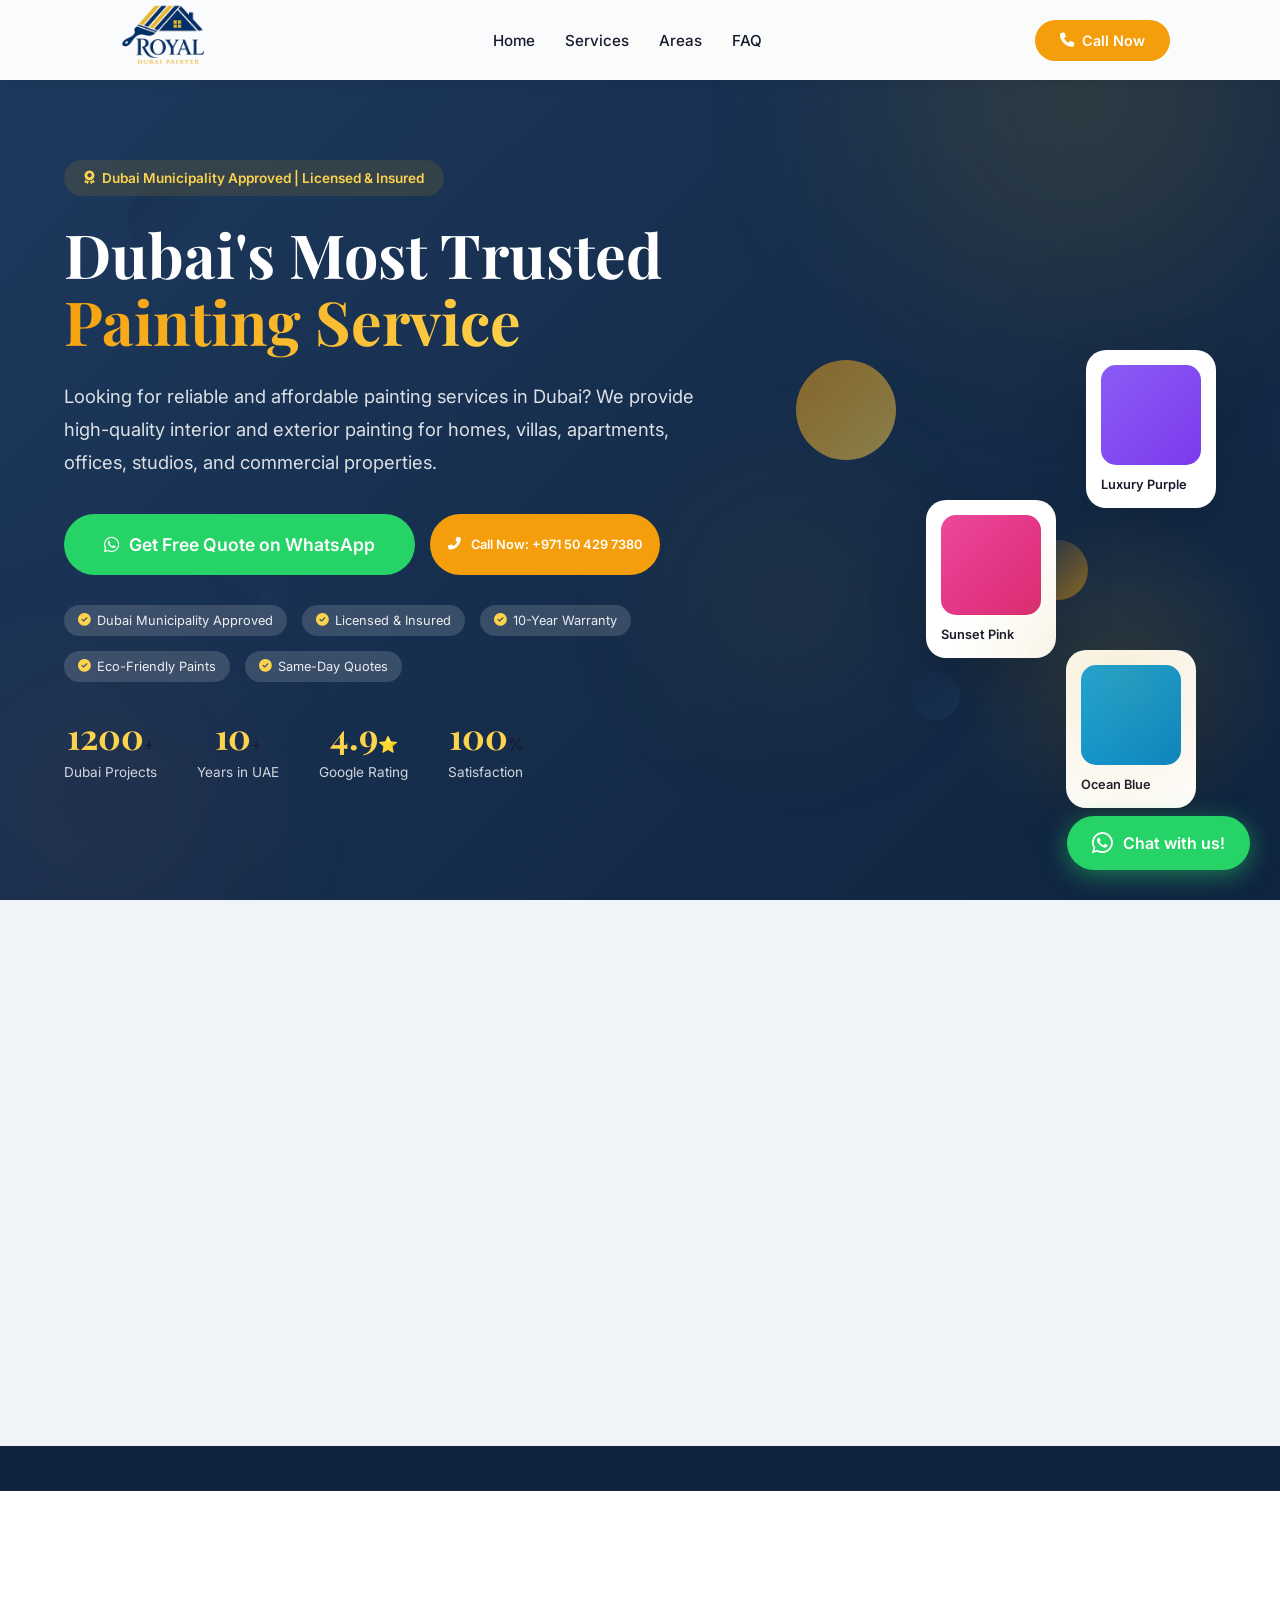
==== commit 37555821: "perf: make styles.min.css non-render-blocking, inline all critical mobile CSS - styles.min.css now n" ====
--- a/index.html
+++ b/index.html
@@ -28,17 +28,13 @@
     <link rel="stylesheet" href="styles.min.css" media="print" onload="this.media='all'">
     <noscript><link rel="stylesheet" href="styles.min.css"></noscript>
     <style>
+    .faq-answer{max-height:0!important;overflow:hidden!important;padding:0 25px!important;transition:max-height .3s ease,padding .3s ease}
+    .faq-item.active .faq-answer{max-height:500px!important;padding:0 25px 20px!important}
+    .faq-item.active .faq-question i{transform:rotate(180deg)}
     .trust-bar,.marquee-section,.services-v2,.why-us-v2,.transformation-section,.process-section,.testimonials-v2,.areas-section,.faq-section,.final-cta,.footer-v2{content-visibility:auto;contain-intrinsic-size:auto 800px}
     .hero-v2 .gradient-orb,.hero-v2 .floating-shapes .shape,.hero-v2 .paint-card,.hero-v2 .paint-splash{will-change:transform}
-    .mobile-menu{top:0;left:0;width:100%;display:flex;align-items:center}
-    .mobile-menu.active{opacity:1;visibility:visible}
-    .mobile-toggle.active span:nth-child(1){transform:rotate(45deg) translate(5px,5px)}
-    .mobile-toggle.active span:nth-child(2){opacity:0}
-    .mobile-toggle.active span:nth-child(3){transform:rotate(-45deg) translate(5px,-5px)}
-    .mobile-menu-header{position:absolute;top:0;left:0;width:100%;padding:15px 20px;display:flex;align-items:center;justify-content:space-between}
-    .mobile-close{width:40px;height:40px;background:rgba(0,0,0,0.1);border:none;border-radius:50%;cursor:pointer;display:flex;align-items:center;justify-content:center;font-size:1.2rem;color:var(--text-primary)}
     @media(prefers-reduced-motion:reduce){.hero-v2 .gradient-orb,.hero-v2 .floating-shapes .shape,.hero-v2 .paint-card,.hero-v2 .paint-splash,.marquee-content,.whatsapp-float-v2,.urgency-badge{animation:none!important;transition:none!important}}
-    @media(max-width:768px){.nav-links,.nav-cta{display:none}.mobile-toggle{display:flex}.sticky-cta-bar{display:flex}body{padding-bottom:80px}.hero-v2{padding:100px 0 60px;min-height:auto}.hero-title{font-size:2.3rem;line-height:1.2}.hero-subtitle{font-size:1rem;line-height:1.6}.section-header h2{font-size:2rem}.section-header p{font-size:.95rem}.section-header{margin-bottom:40px}.hero-actions{flex-direction:column;align-items:center;gap:10px}.hero-actions .btn-primary-v2,.hero-actions .btn-whatsapp-v2{width:100%;max-width:320px;justify-content:center}.hero-actions .hero-btn-call{width:auto;padding:10px 24px;font-size:.8rem;margin:0 auto}.trust-badges{gap:10px}.badge{font-size:.7rem;padding:6px 10px}.hero-stats{display:grid;grid-template-columns:repeat(2,1fr);gap:20px;width:100%;max-width:400px;margin:0 auto}.stat-number{font-size:1.8rem}.stat-label{font-size:.75rem}.features-grid{grid-template-columns:1fr;gap:20px}.feature{padding:25px 15px}.feature-icon{width:60px;height:60px}.gallery-grid{grid-template-columns:repeat(2,1fr);gap:10px}.gallery-item img{height:180px}.process-timeline{grid-template-columns:1fr;gap:25px}.process-step{display:flex;align-items:flex-start;gap:15px;text-align:left}.step-icon{min-width:60px;width:60px;height:60px;margin:0}.step-content h3{font-size:.95rem}.step-content p{font-size:.85rem}.testimonials-grid{gap:20px}.testimonial-card{padding:25px}.testimonial-text{font-size:.9rem;line-height:1.6}.areas-grid{grid-template-columns:repeat(2,1fr);gap:10px}.area-item{padding:12px 10px;font-size:.85rem}.cta-content h2{font-size:2rem}.cta-buttons{flex-direction:column;align-items:center;gap:12px}.cta-buttons a{width:100%;max-width:320px;justify-content:center}.urgency-badge{font-size:.85rem;padding:12px 20px}.footer-grid{grid-template-columns:1fr;text-align:left;gap:20px}.footer-brand .logo{justify-content:flex-start}.footer-links h3,.footer-contact h3{margin-top:15px;margin-bottom:10px}.social-links{justify-content:flex-start}.whatsapp-float-v2{display:none!important}.back-to-top{bottom:90px;right:20px;width:45px;height:45px}.marquee-content span{font-size:.75rem;letter-spacing:1px}.brands-grid{gap:30px}.brand-item i{font-size:1.5rem}.brand-item span{font-size:.8rem}.faq-question{padding:15px 20px}.faq-question h3{font-size:.9rem}.faq-answer{padding:0 20px 15px}.faq-answer p{font-size:.9rem}.hero-v2 .floating-shapes .shape,.hero-v2 .paint-splash{display:none}.hero-v2 .paint-card{display:none}}
+    @media(max-width:768px){.sticky-cta-bar{display:flex}body{padding-bottom:80px}.nav-cta,.nav-links{display:none}.mobile-toggle{display:flex}.mobile-menu{top:0;left:0;width:100%;display:flex;align-items:center}.mobile-menu.active{opacity:1;visibility:visible}.mobile-toggle.active span:nth-child(1){transform:rotate(45deg) translate(5px,5px)}.mobile-toggle.active span:nth-child(2){opacity:0}.mobile-toggle.active span:nth-child(3){transform:rotate(-45deg) translate(5px,-5px)}.container-v2{padding:0 15px}.hero-v2{padding:100px 0 60px;min-height:auto}.hero-content-v2{padding:0 15px;text-align:center}.hero-title{font-size:2.3rem;line-height:1.2}.hero-subtitle{font-size:1rem;line-height:1.6}.section-header h2{font-size:2rem}.section-header p,.step-content h3{font-size:.95rem}.section-header{margin-bottom:40px}.hero-actions{flex-direction:column;align-items:center;gap:10px}.cta-buttons a,.hero-actions .btn-outline-v2,.hero-actions .btn-primary-v2,.hero-actions .btn-whatsapp-v2{width:100%;max-width:320px;justify-content:center}.hero-actions .hero-btn-whatsapp{width:100%;padding:18px 30px;font-size:1.05rem;text-align:center}.hero-actions .hero-btn-call{width:auto;padding:10px 24px;font-size:.8rem;margin:0 auto}.trust-badges{gap:10px}.badge{font-size:.7rem;padding:6px 10px}.hero-stats{display:grid;grid-template-columns:repeat(2,1fr);gap:20px;width:100%;max-width:400px;margin:0 auto}.stat-number{font-size:1.8rem}.stat-label{font-size:.75rem}.features-grid{grid-template-columns:1fr;gap:20px}.feature{padding:25px 15px}.feature-icon{width:60px;height:60px}.gallery-grid{grid-template-columns:repeat(2,1fr);gap:10px}.gallery-item img{height:180px}.process-timeline{grid-template-columns:1fr;gap:25px}.process-step{display:flex;align-items:flex-start;gap:15px;text-align:left}.step-icon{min-width:60px;width:60px;height:60px;margin:0}.step-content p{font-size:.85rem}.testimonials-grid{gap:20px}.testimonial-card{padding:25px}.testimonial-text{font-size:.9rem;line-height:1.6}.areas-grid{grid-template-columns:repeat(2,1fr);gap:10px}.area-item{padding:12px 10px;font-size:.85rem}.cta-content h2{font-size:2rem}.cta-buttons{flex-direction:column;align-items:center;gap:12px}.urgency-badge{font-size:.85rem;padding:12px 20px}.footer-grid{grid-template-columns:1fr;text-align:left;gap:20px}.footer-brand .logo,.social-links{justify-content:flex-start}.footer-contact h3,.footer-links h3{margin-top:15px;margin-bottom:10px}.whatsapp-float-v2{display:none!important}.back-to-top{bottom:90px;right:20px;width:45px;height:45px}.marquee-content span{font-size:.75rem;letter-spacing:1px}.brands-grid{gap:30px}.brand-item i{font-size:1.5rem}.brand-item span{font-size:.8rem}.faq-question{padding:15px 20px}.faq-answer p,.faq-question h3{font-size:.9rem}.faq-answer{padding:0 20px 15px}.hero-v2 .floating-shapes .shape,.hero-v2 .paint-splash{display:none}.hero-v2 .paint-card{display:none}}
     </style>
     <!-- Structured Data -->
     <script type="application/ld+json">
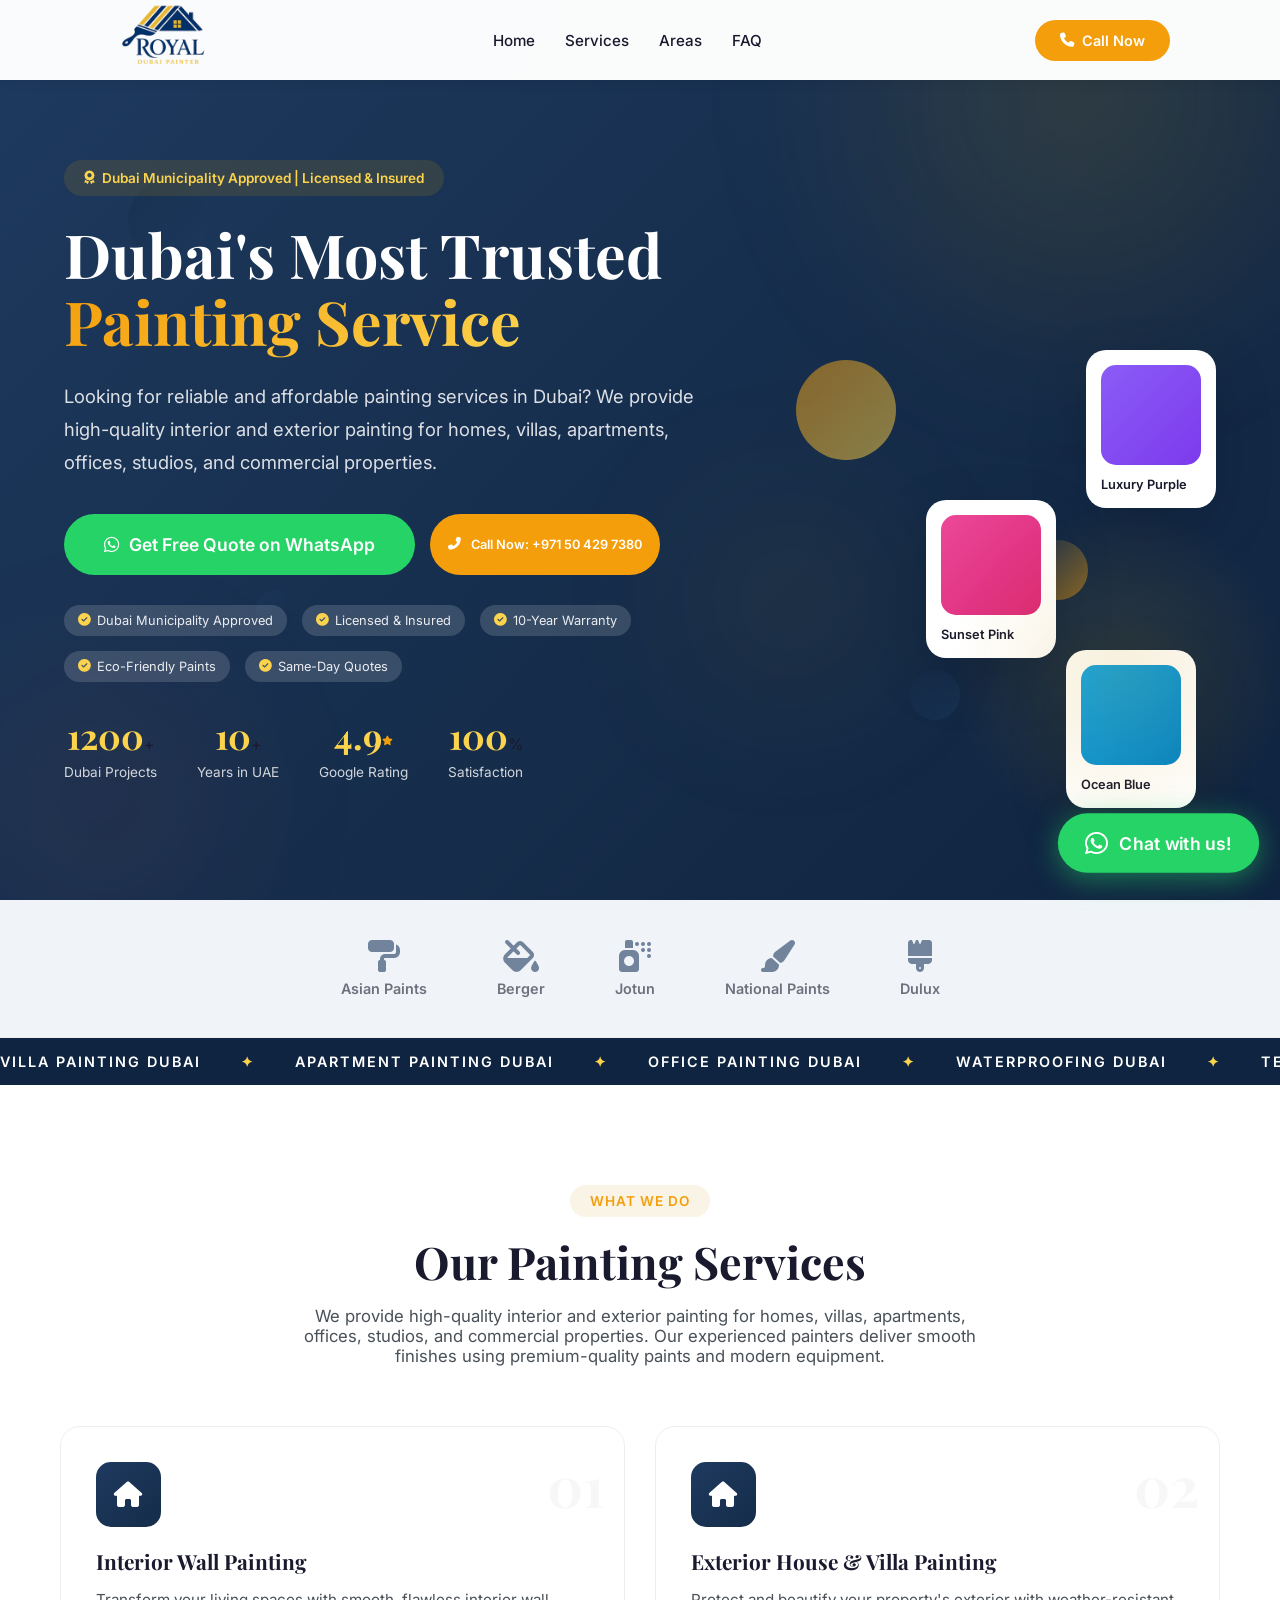
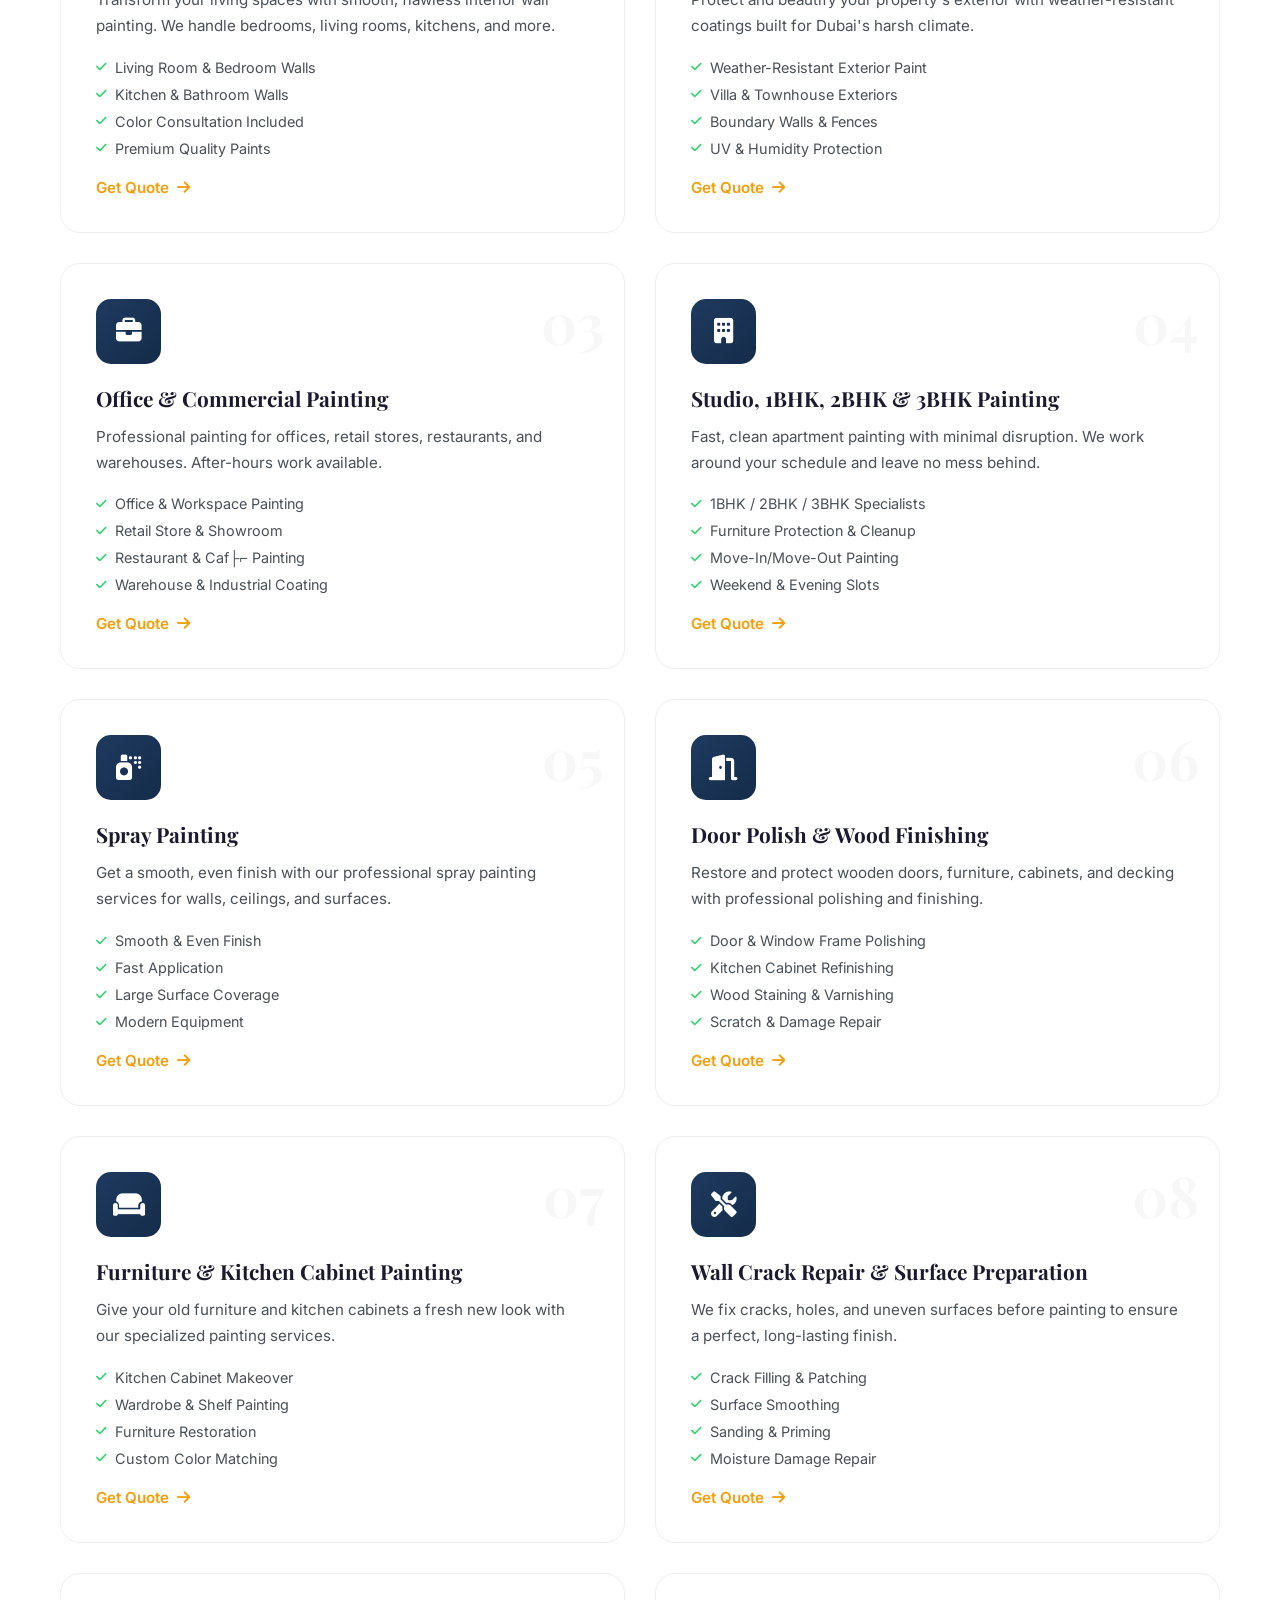
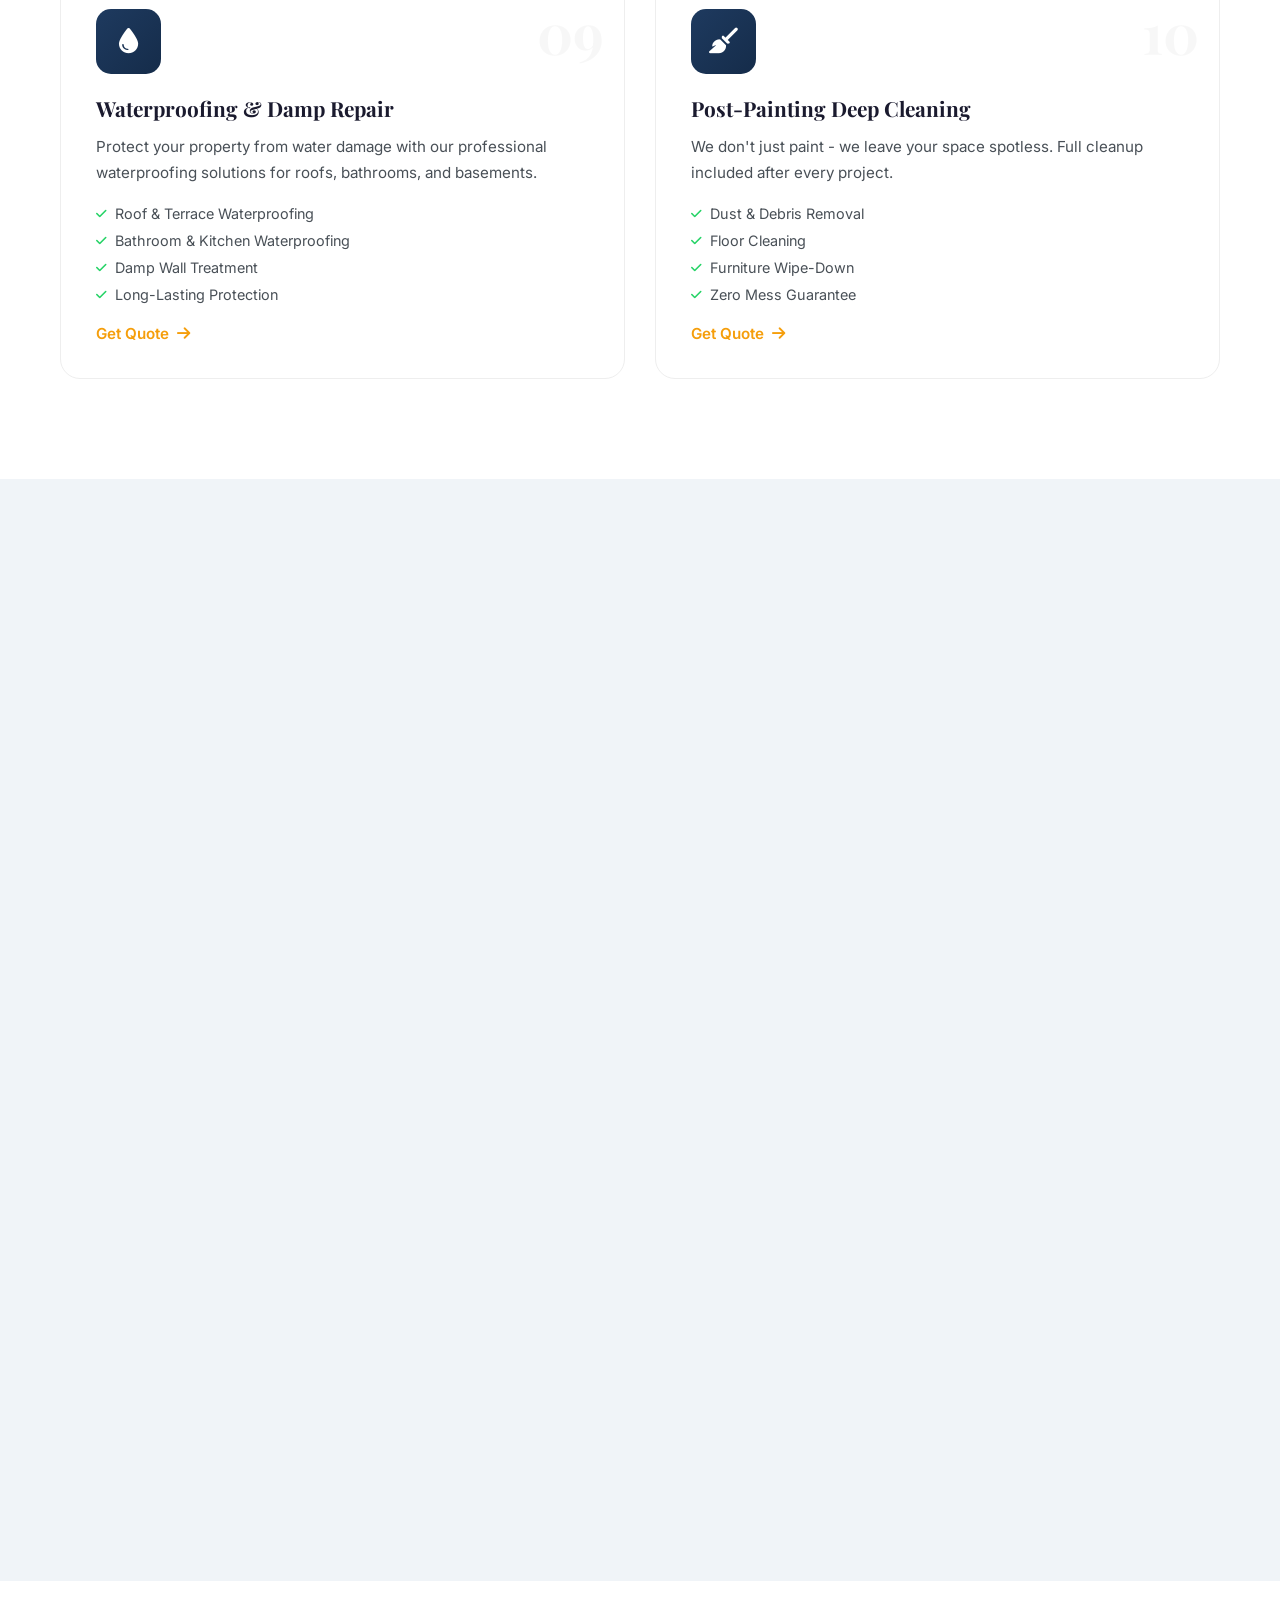
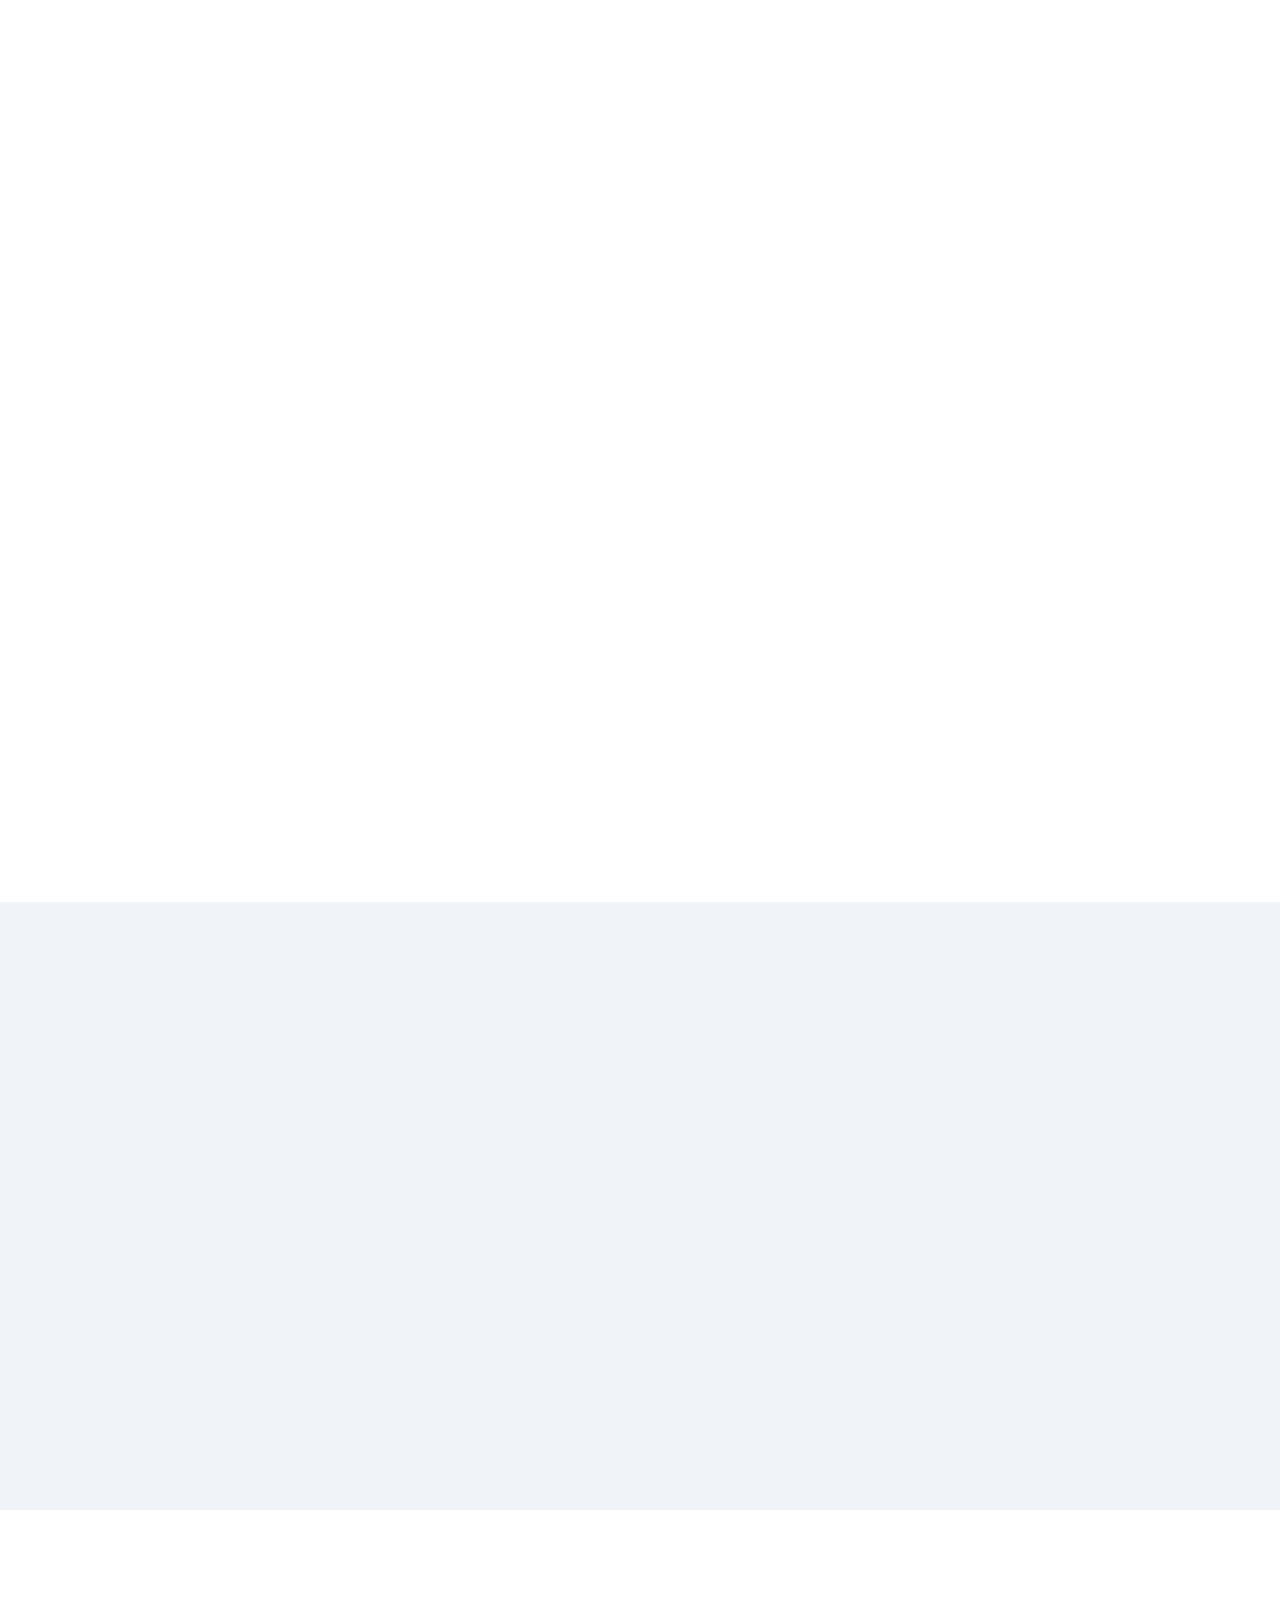
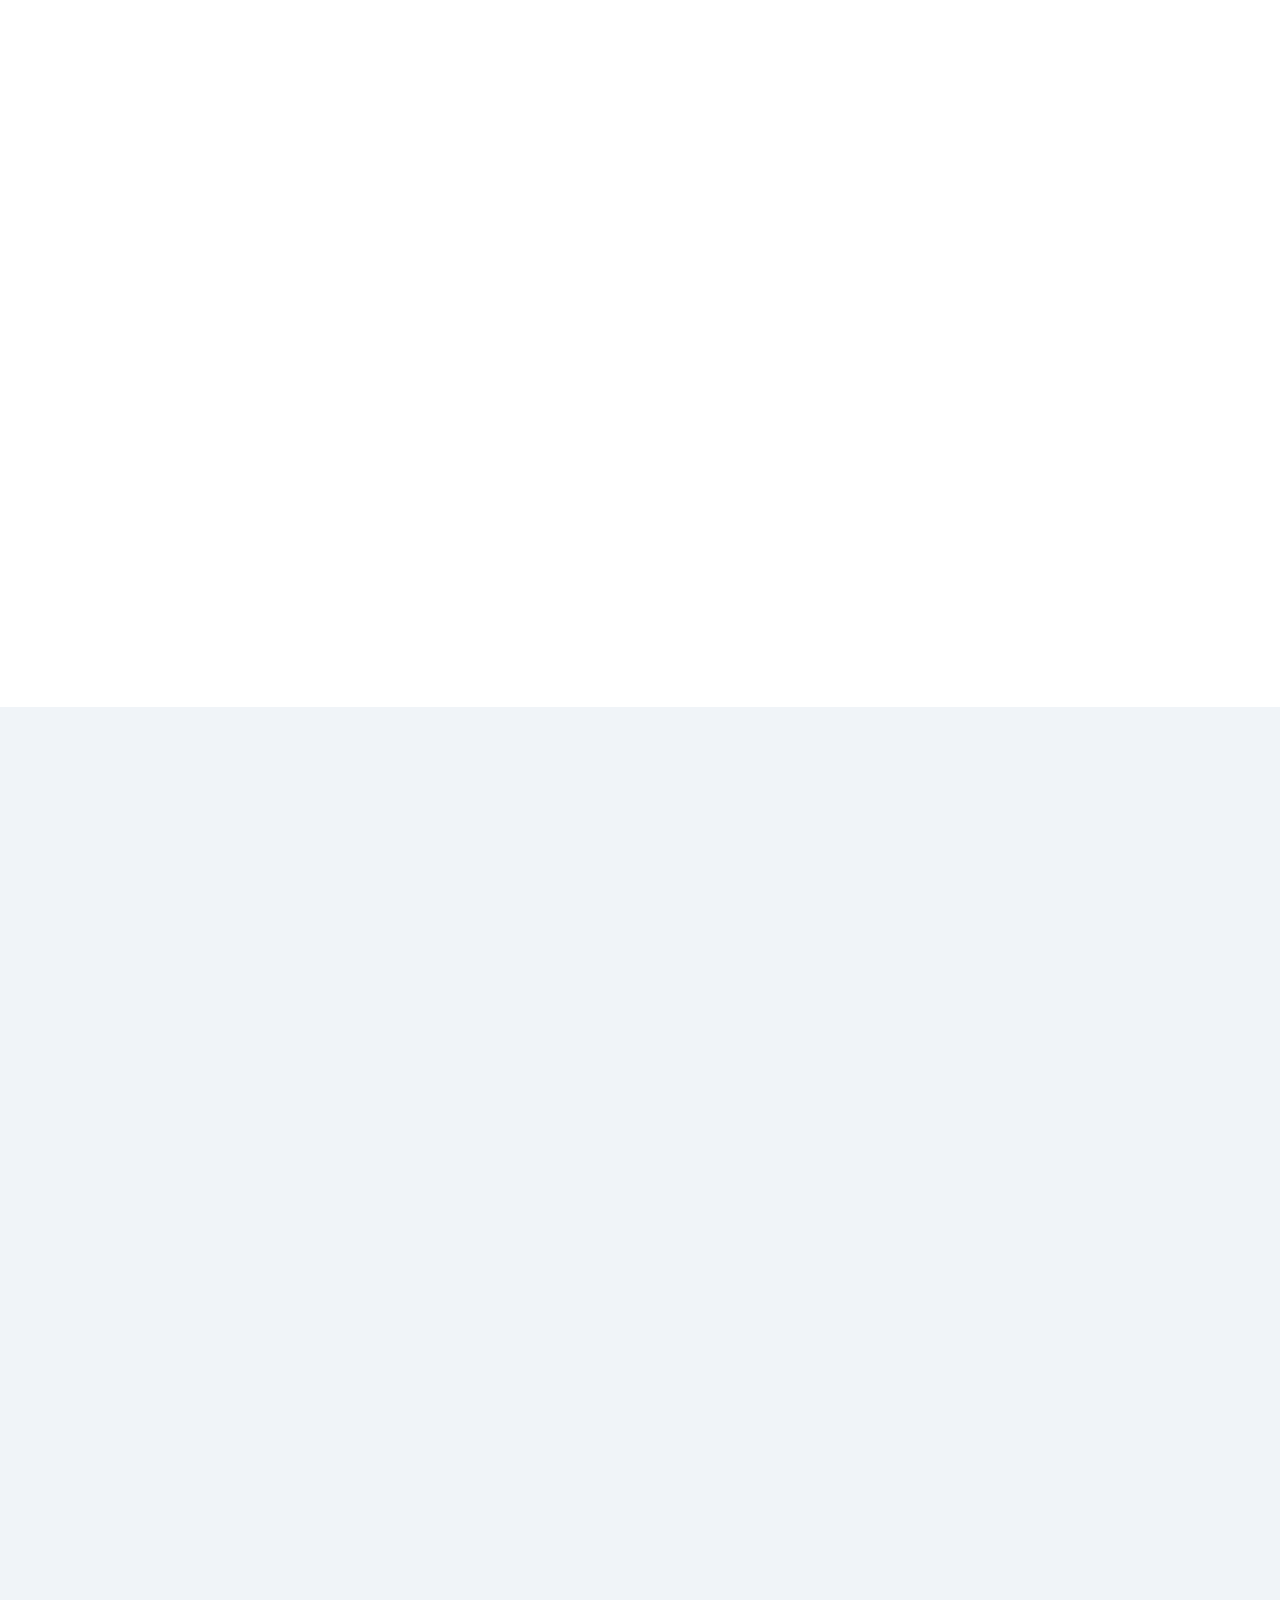
==== commit 6d07f5b0: "fix: replace mojibake characters with proper HTML entities for star rating and marquee separators" ====
--- a/index.html
+++ b/index.html
@@ -8,7 +8,7 @@
     <meta name="robots" content="index, follow">
     <link rel="canonical" href="https://paint-services-three.vercel.app/">
     <meta property="og:title" content="Painting Services Dubai | Free Quote | Royal Dubai Painter">
-    <meta property="og:description" content="Dubai's Most Trusted Painting Service. 1,200+ Properties Painted. Rated 4.9Γÿà on Google.">
+    <meta property="og:description" content="Dubai's Most Trusted Painting Service. 1,200+ Properties Painted. Rated 4.9&#9733; on Google.">
     <meta property="og:type" content="website">
     <meta property="og:url" content="https://yourdomain.ae">
     <title>Painting Services Dubai | Free Quote | Villa, Apartment & Office Painters</title>
@@ -260,7 +260,7 @@
                     <span class="stat-label">Years in UAE</span>
                 </div>
                 <div class="stat">
-                    <span class="stat-number" data-count="4.9">4.9</span>⭐
+                    <span class="stat-number" data-count="4.9">4.9</span><i class="fas fa-star" style="color:#F59E0B;font-size:0.6em;vertical-align:super"></i>
                     <span class="stat-label">Google Rating</span>
                 </div>
                 <div class="stat">
@@ -304,21 +304,21 @@
         <div class="marquee">
             <div class="marquee-content">
                 <span>VILLA PAINTING DUBAI</span>
-                <span class="dot">ΓùÅ</span>
+                <span class="dot">&#10022;</span>
                 <span>APARTMENT PAINTING DUBAI</span>
-                <span class="dot">ΓùÅ</span>
+                <span class="dot">&#10022;</span>
                 <span>OFFICE PAINTING DUBAI</span>
-                <span class="dot">ΓùÅ</span>
+                <span class="dot">&#10022;</span>
                 <span>WATERPROOFING DUBAI</span>
-                <span class="dot">ΓùÅ</span>
+                <span class="dot">&#10022;</span>
                 <span>TEXTURE PAINTING DUBAI</span>
-                <span class="dot">ΓùÅ</span>
+                <span class="dot">&#10022;</span>
                 <span>WOOD POLISHING DUBAI</span>
-                <span class="dot">ΓùÅ</span>
+                <span class="dot">&#10022;</span>
                 <span>DUBAI MARINA</span>
-                <span class="dot">ΓùÅ</span>
+                <span class="dot">&#10022;</span>
                 <span>DOWNTOWN DUBAI</span>
-                <span class="dot">ΓùÅ</span>
+                <span class="dot">&#10022;</span>
             </div>
         </div>
     </section>
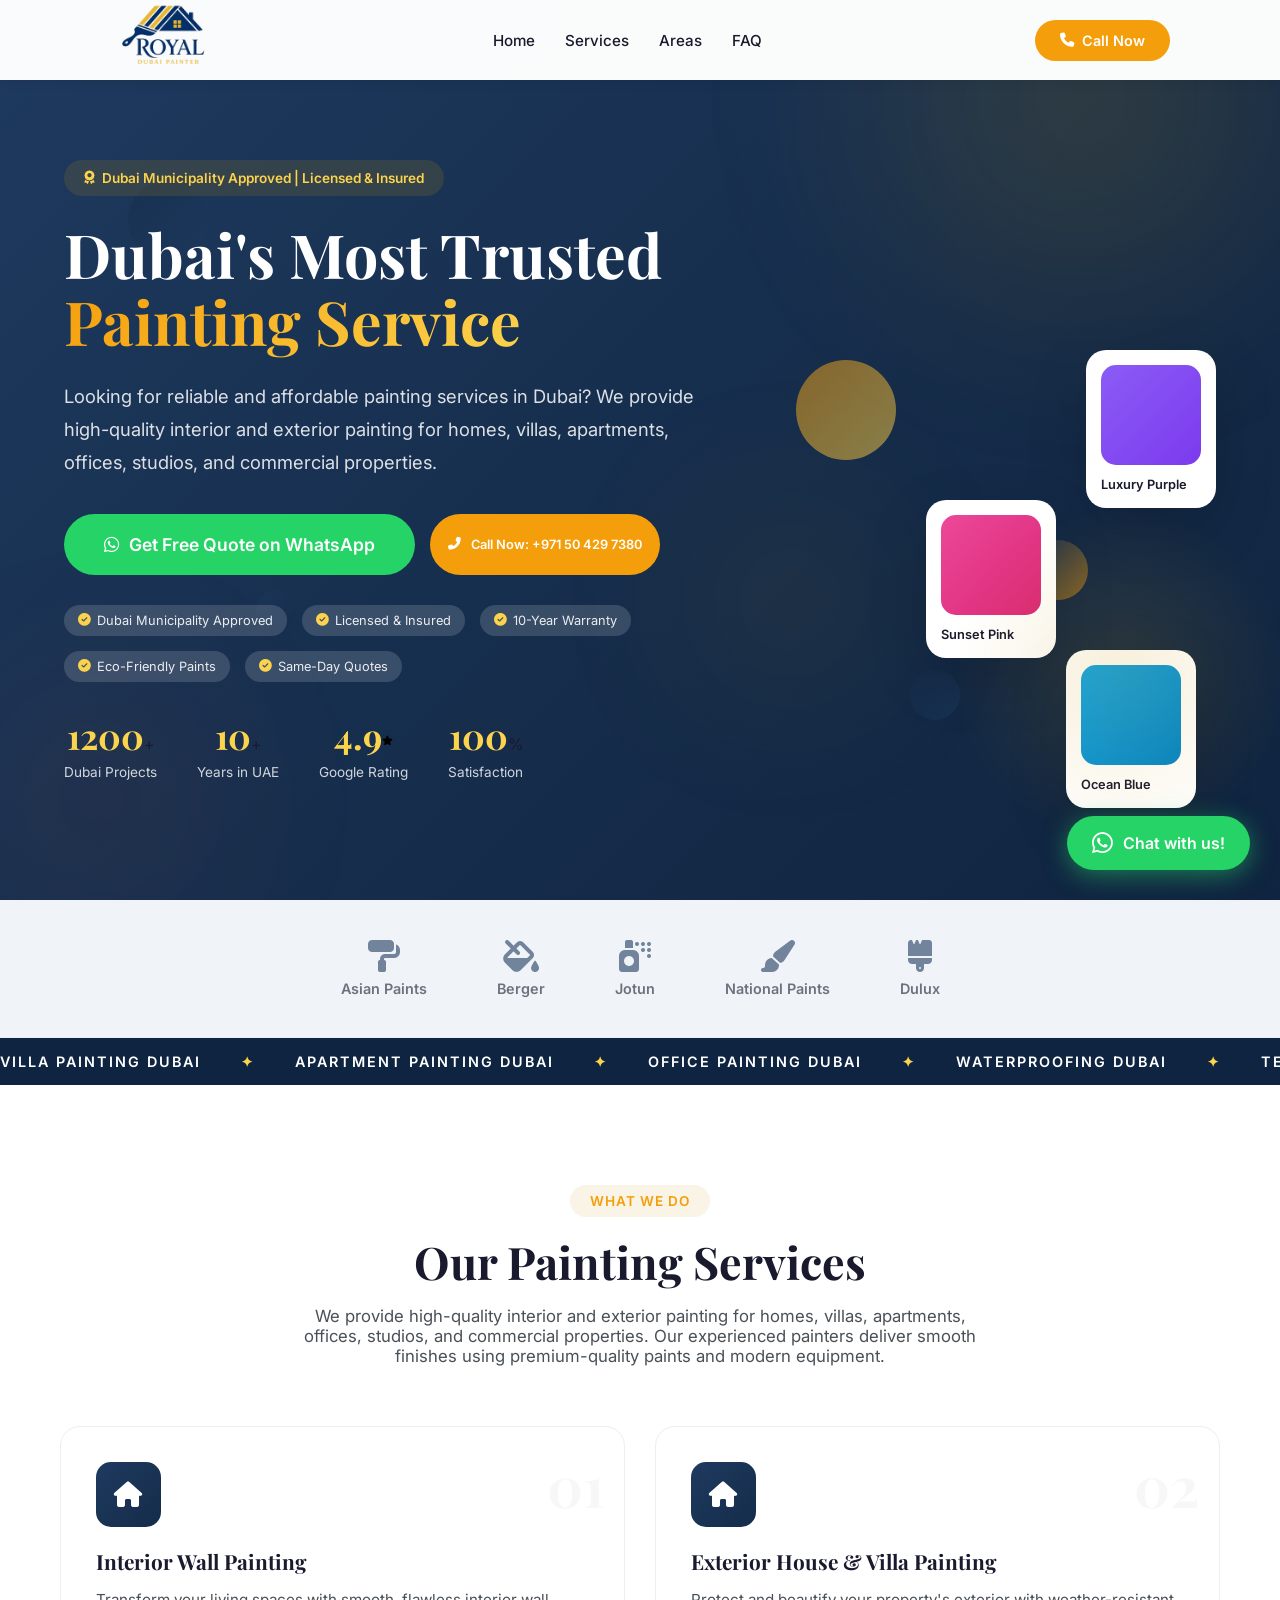
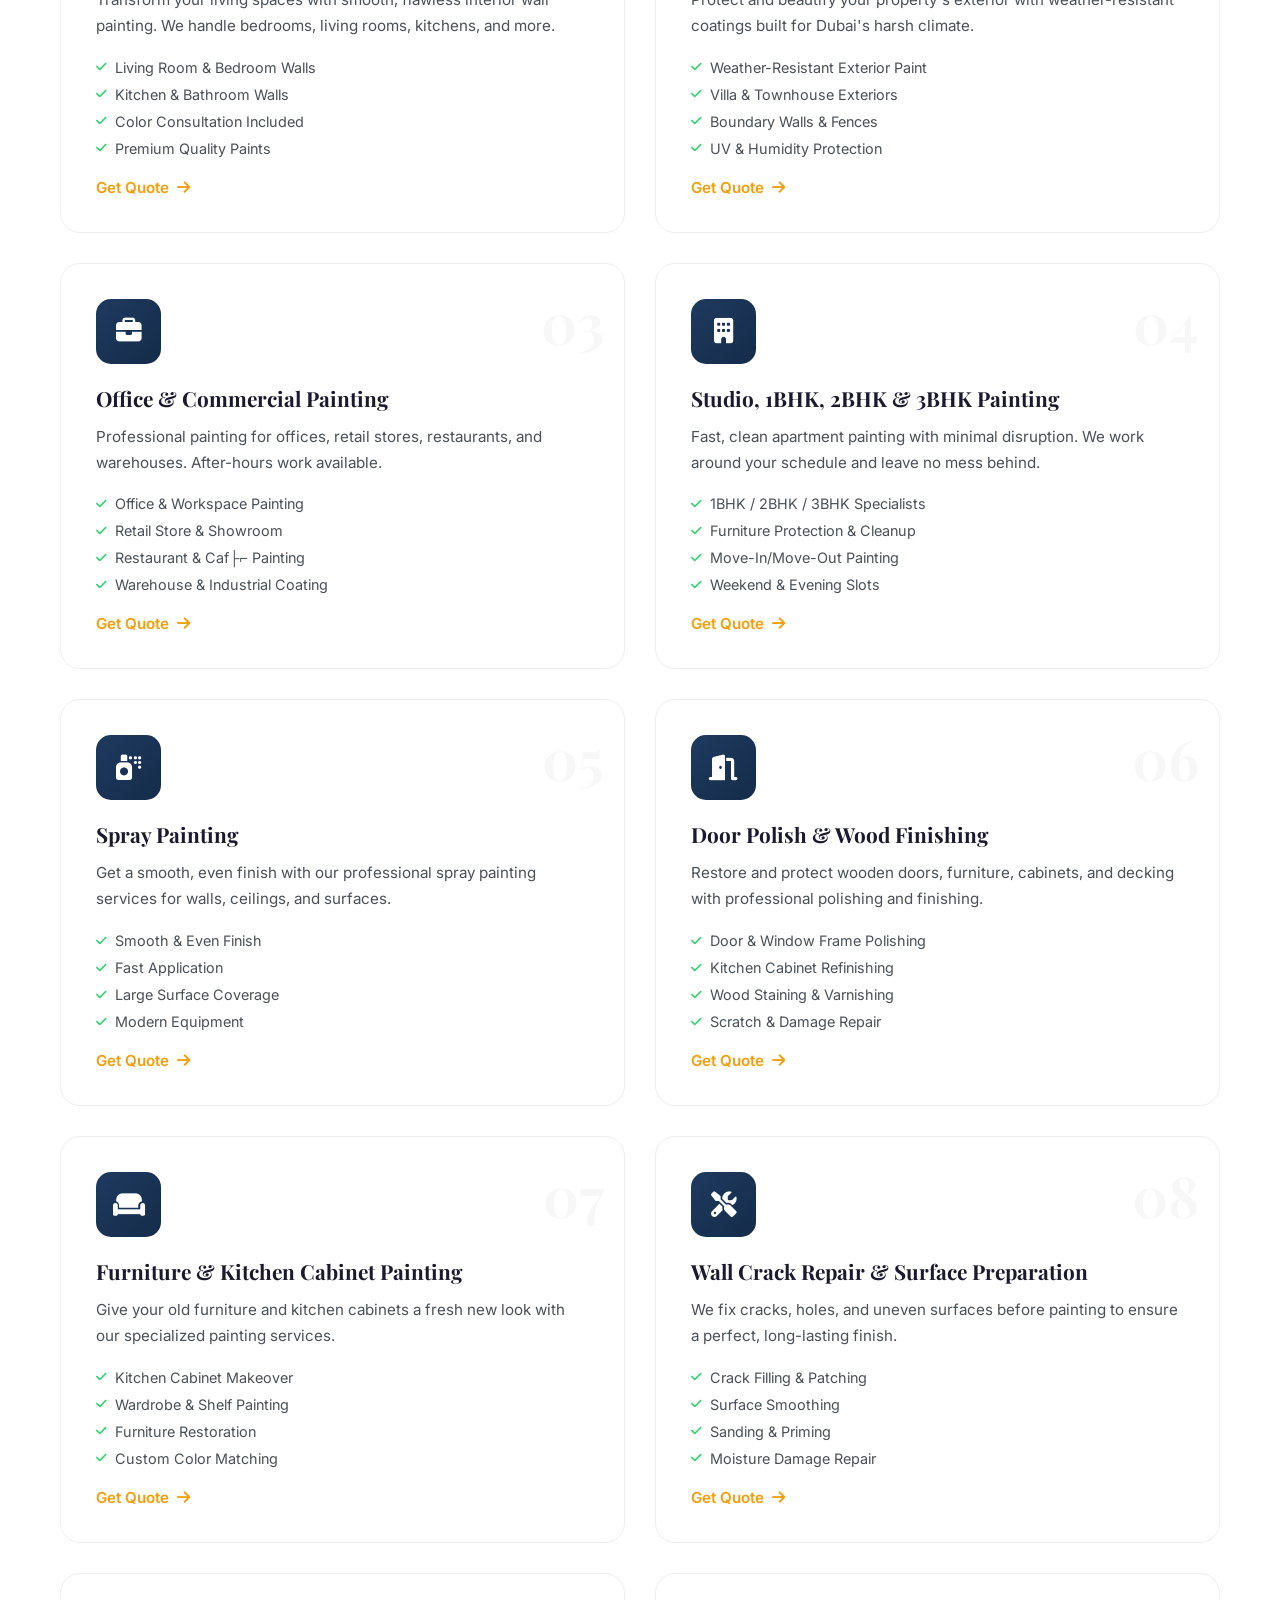
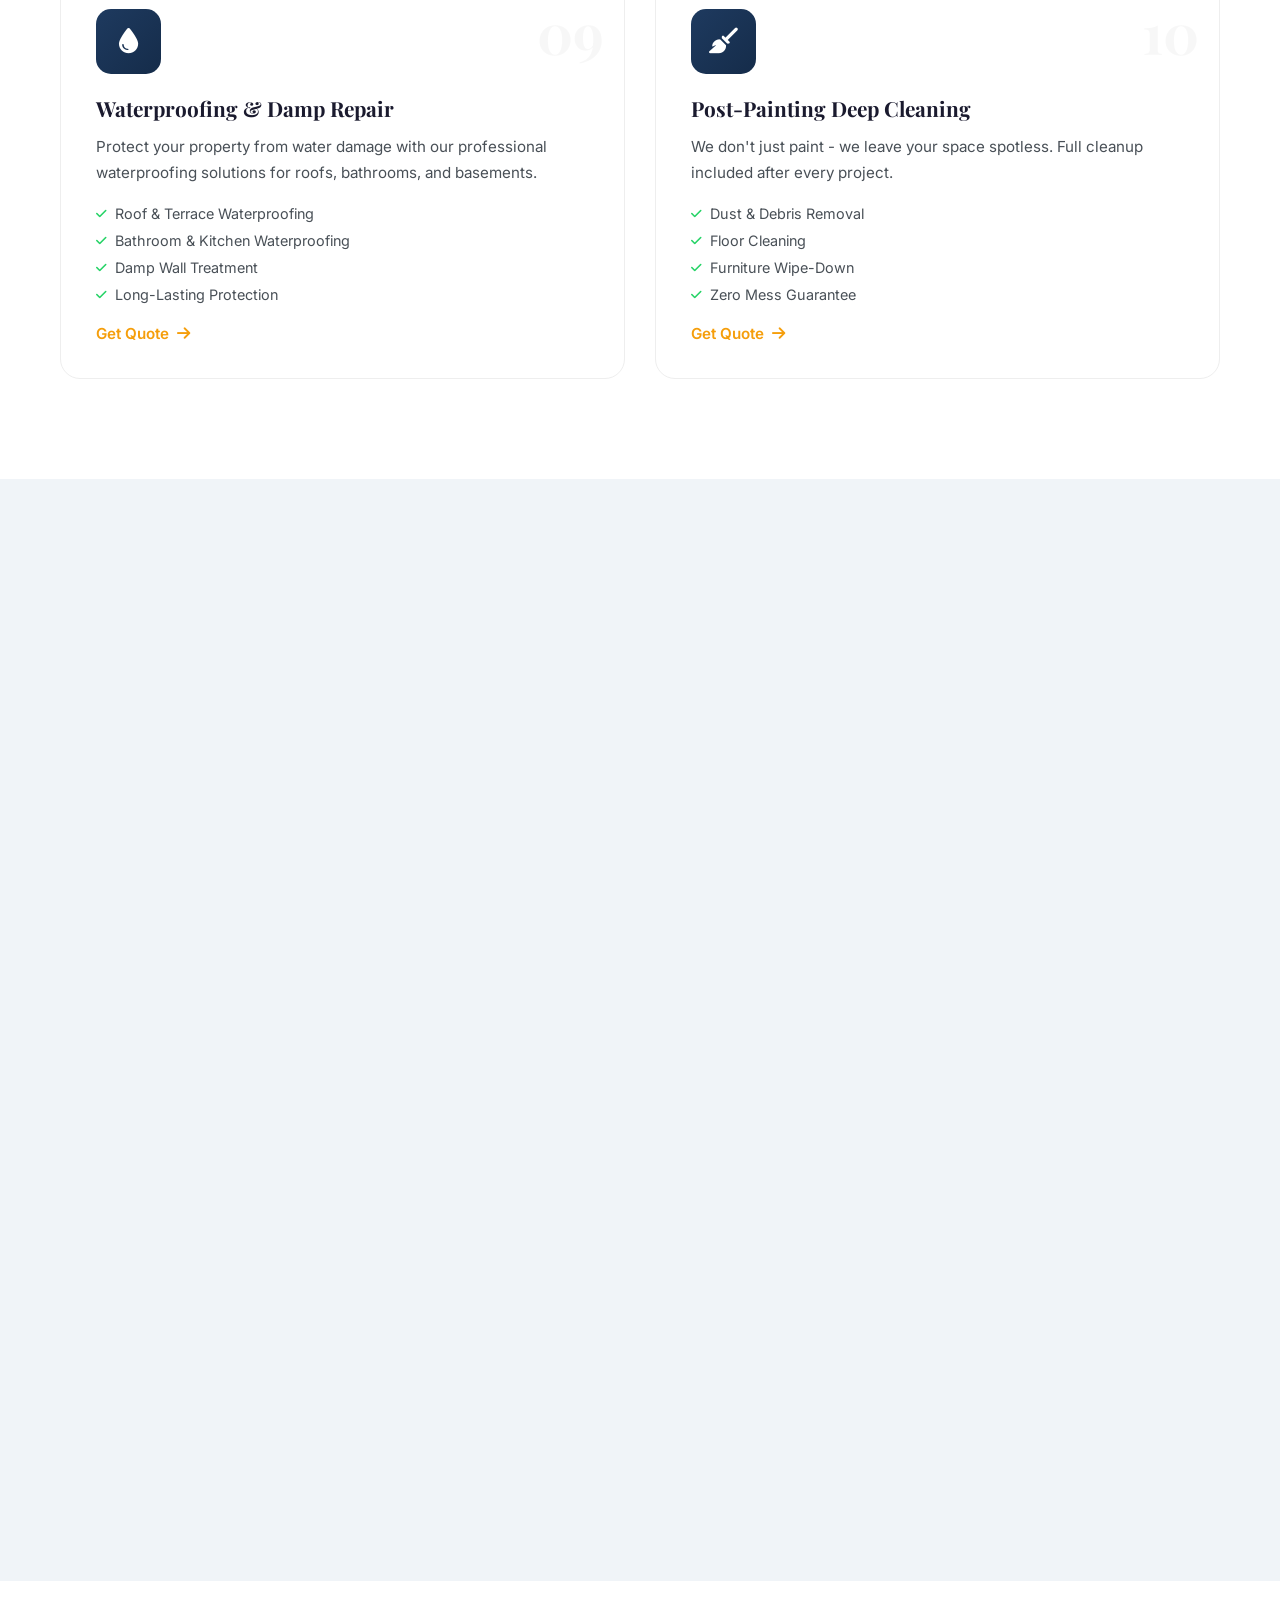
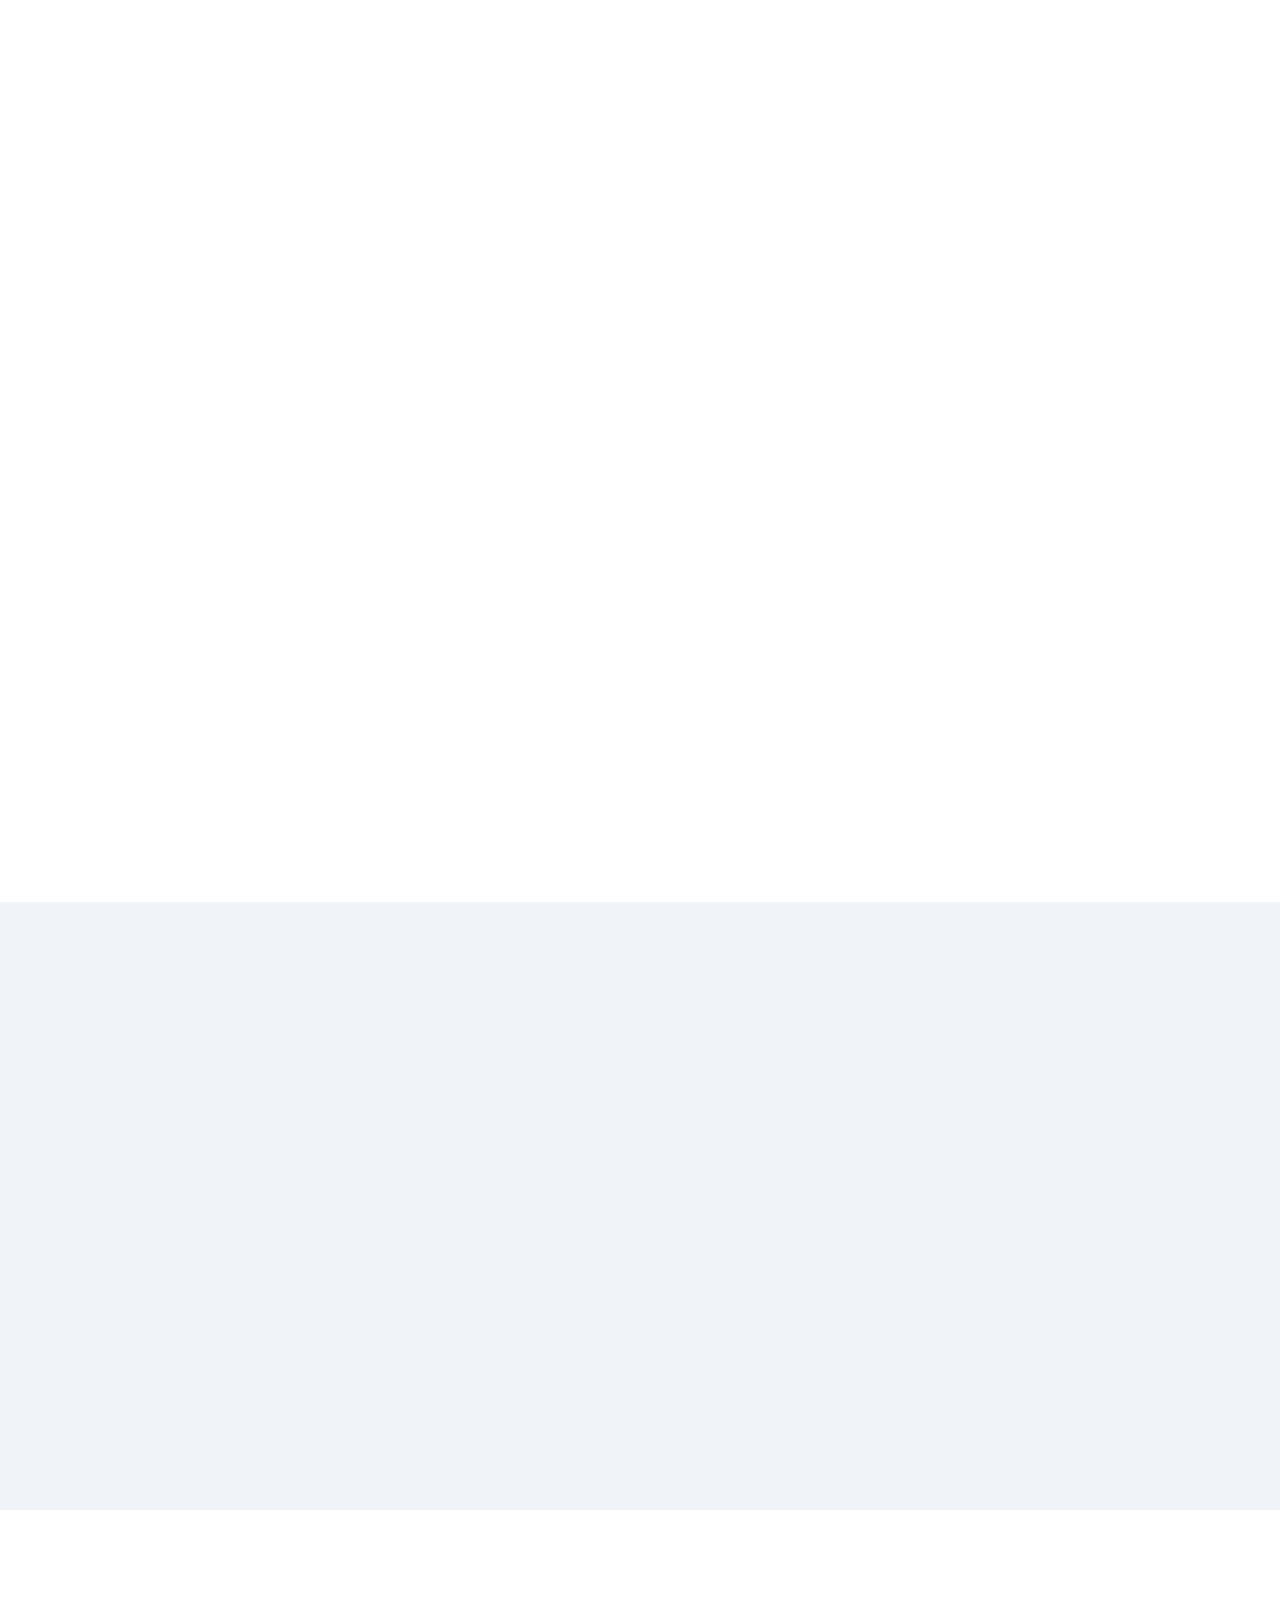
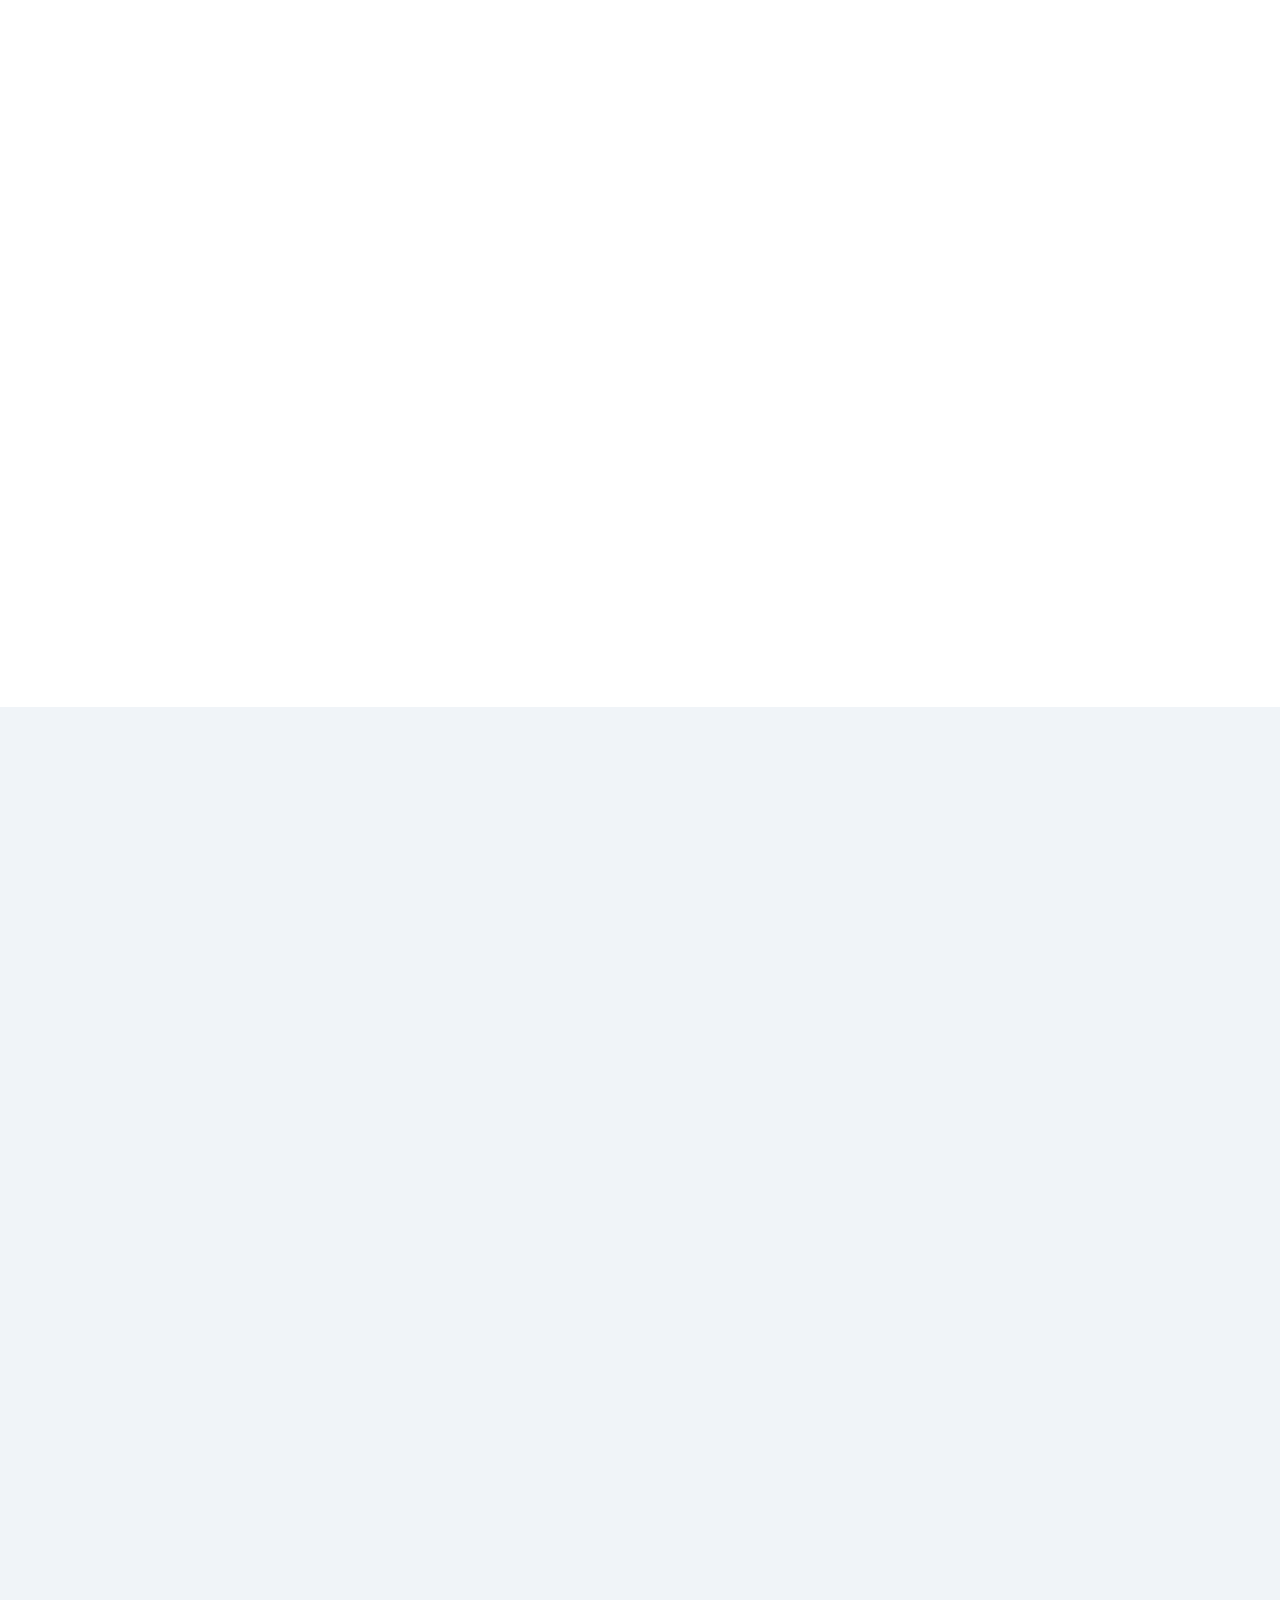
==== commit d82bedd3: "fix: change star icon color to black" ====
--- a/index.html
+++ b/index.html
@@ -260,7 +260,7 @@
                     <span class="stat-label">Years in UAE</span>
                 </div>
                 <div class="stat">
-                    <span class="stat-number" data-count="4.9">4.9</span><i class="fas fa-star" style="color:#F59E0B;font-size:0.6em;vertical-align:super"></i>
+                    <span class="stat-number" data-count="4.9">4.9</span><i class="fas fa-star" style="color:#000;font-size:0.6em;vertical-align:super"></i>
                     <span class="stat-label">Google Rating</span>
                 </div>
                 <div class="stat">
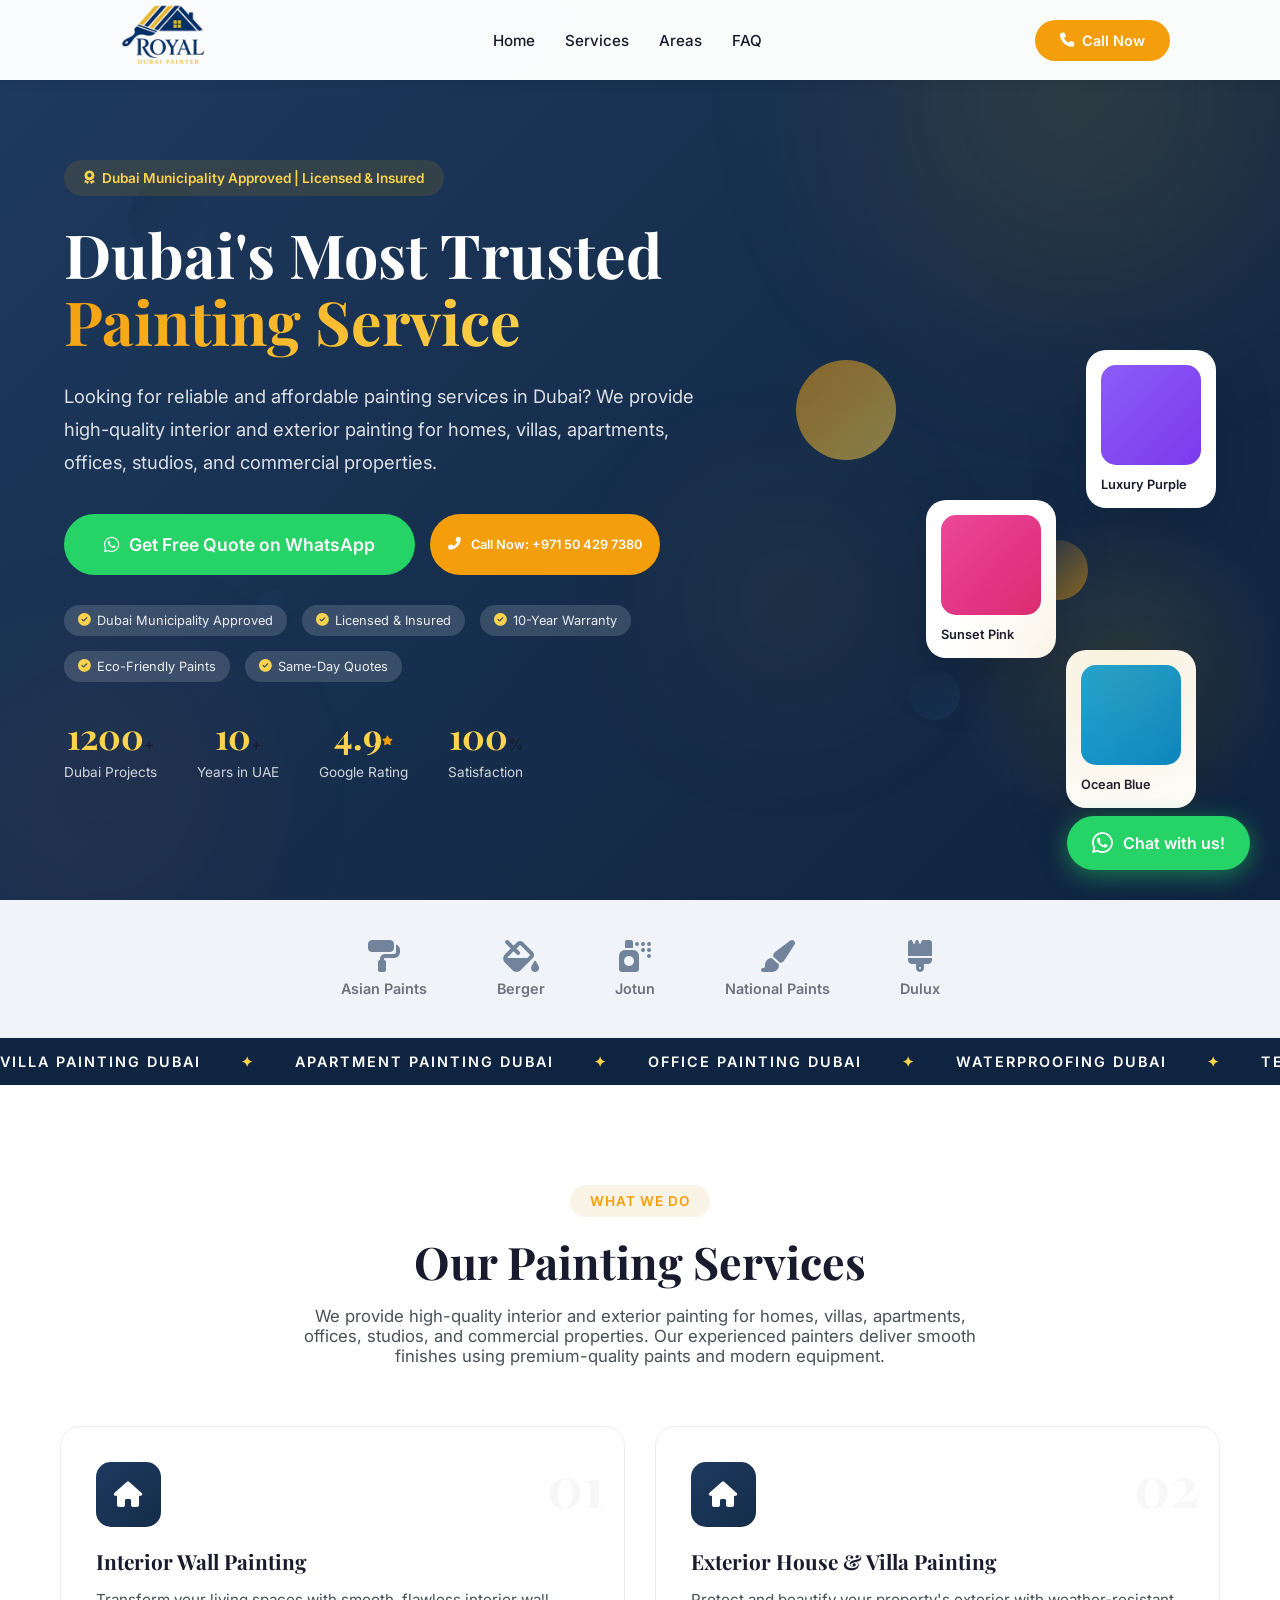
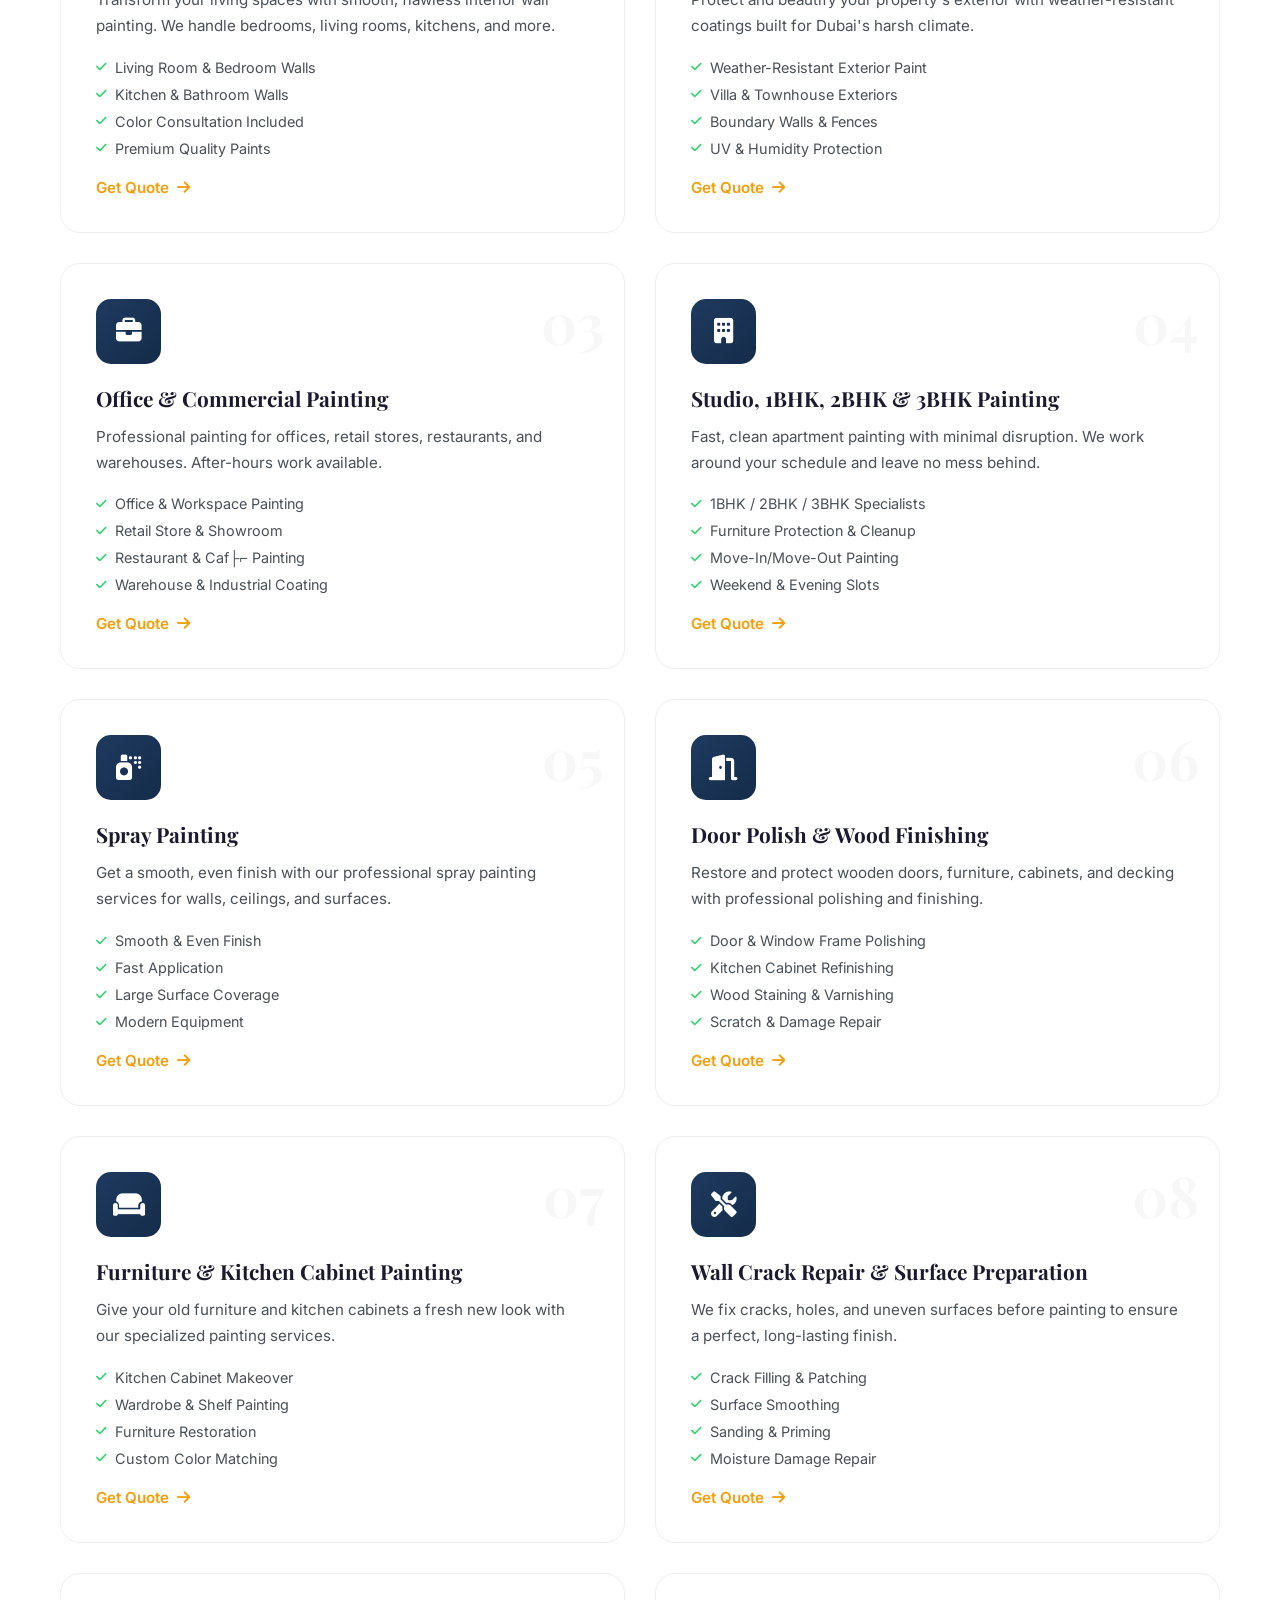
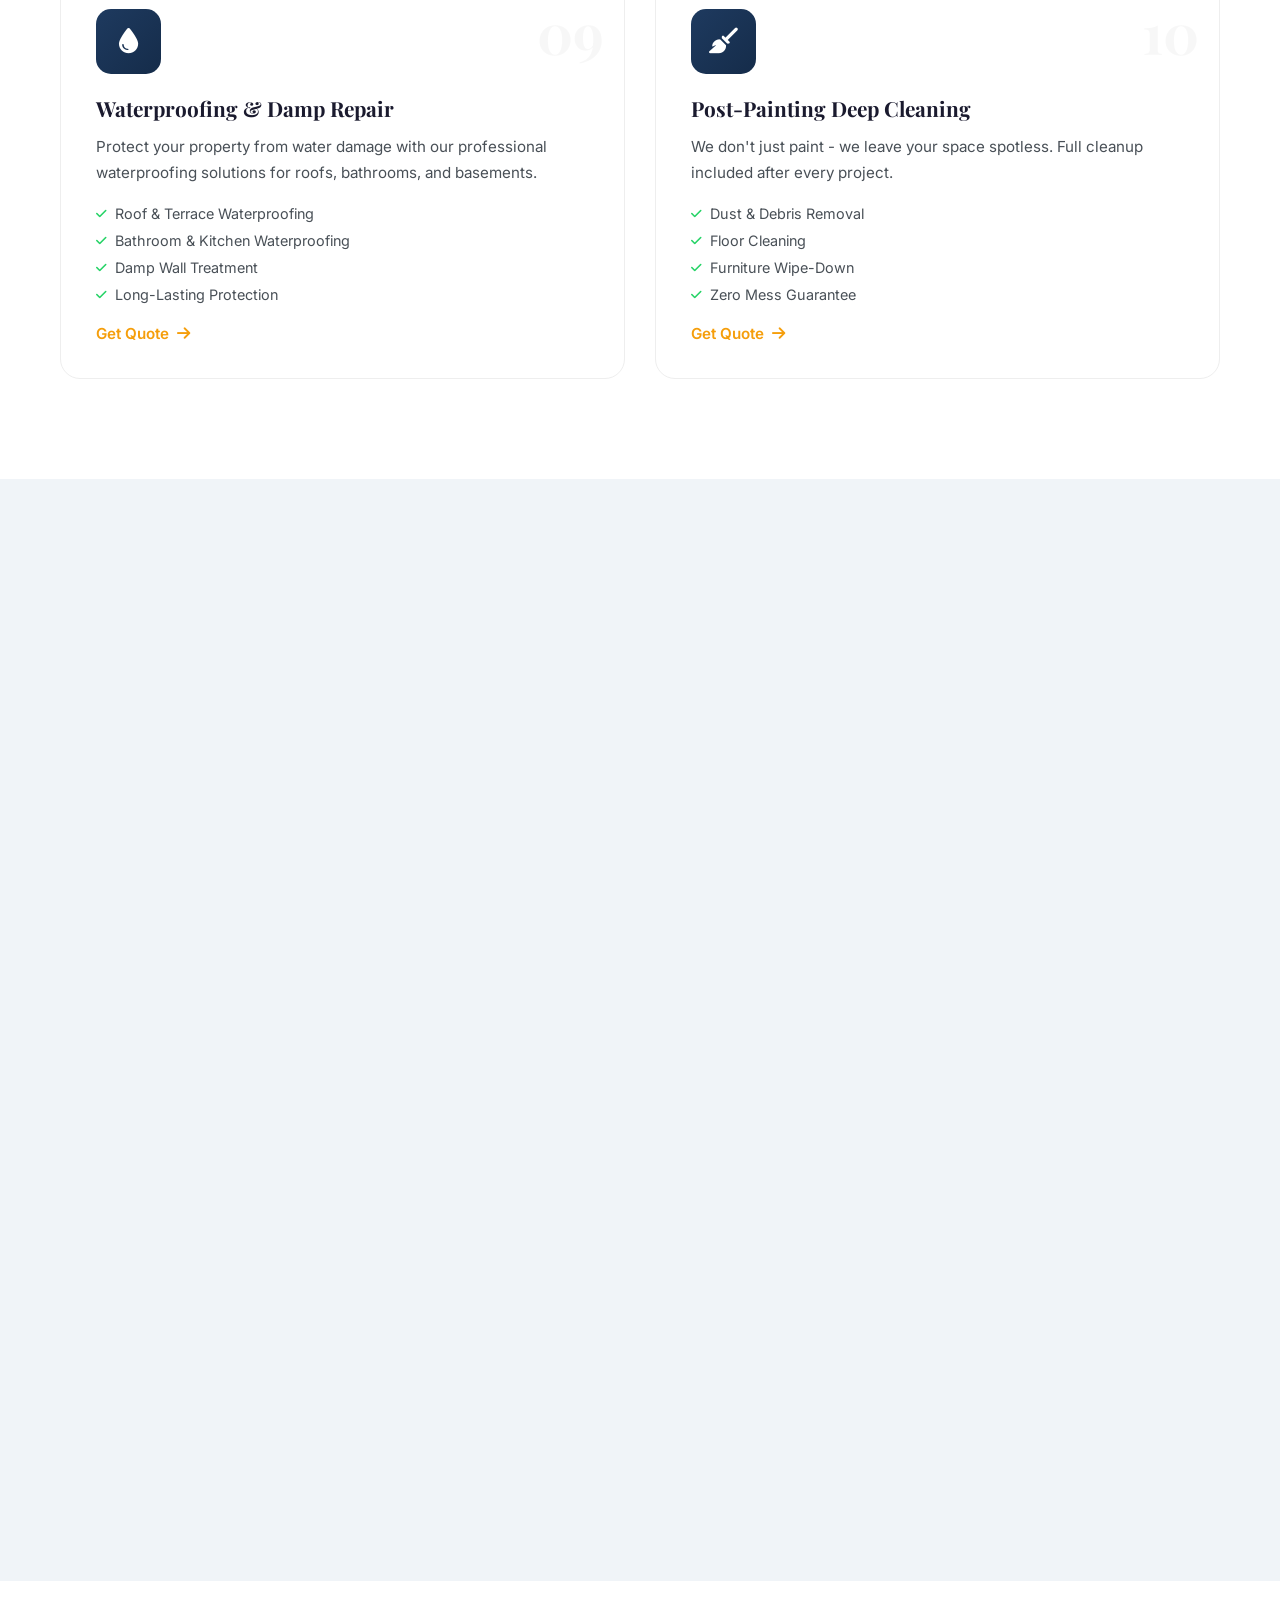
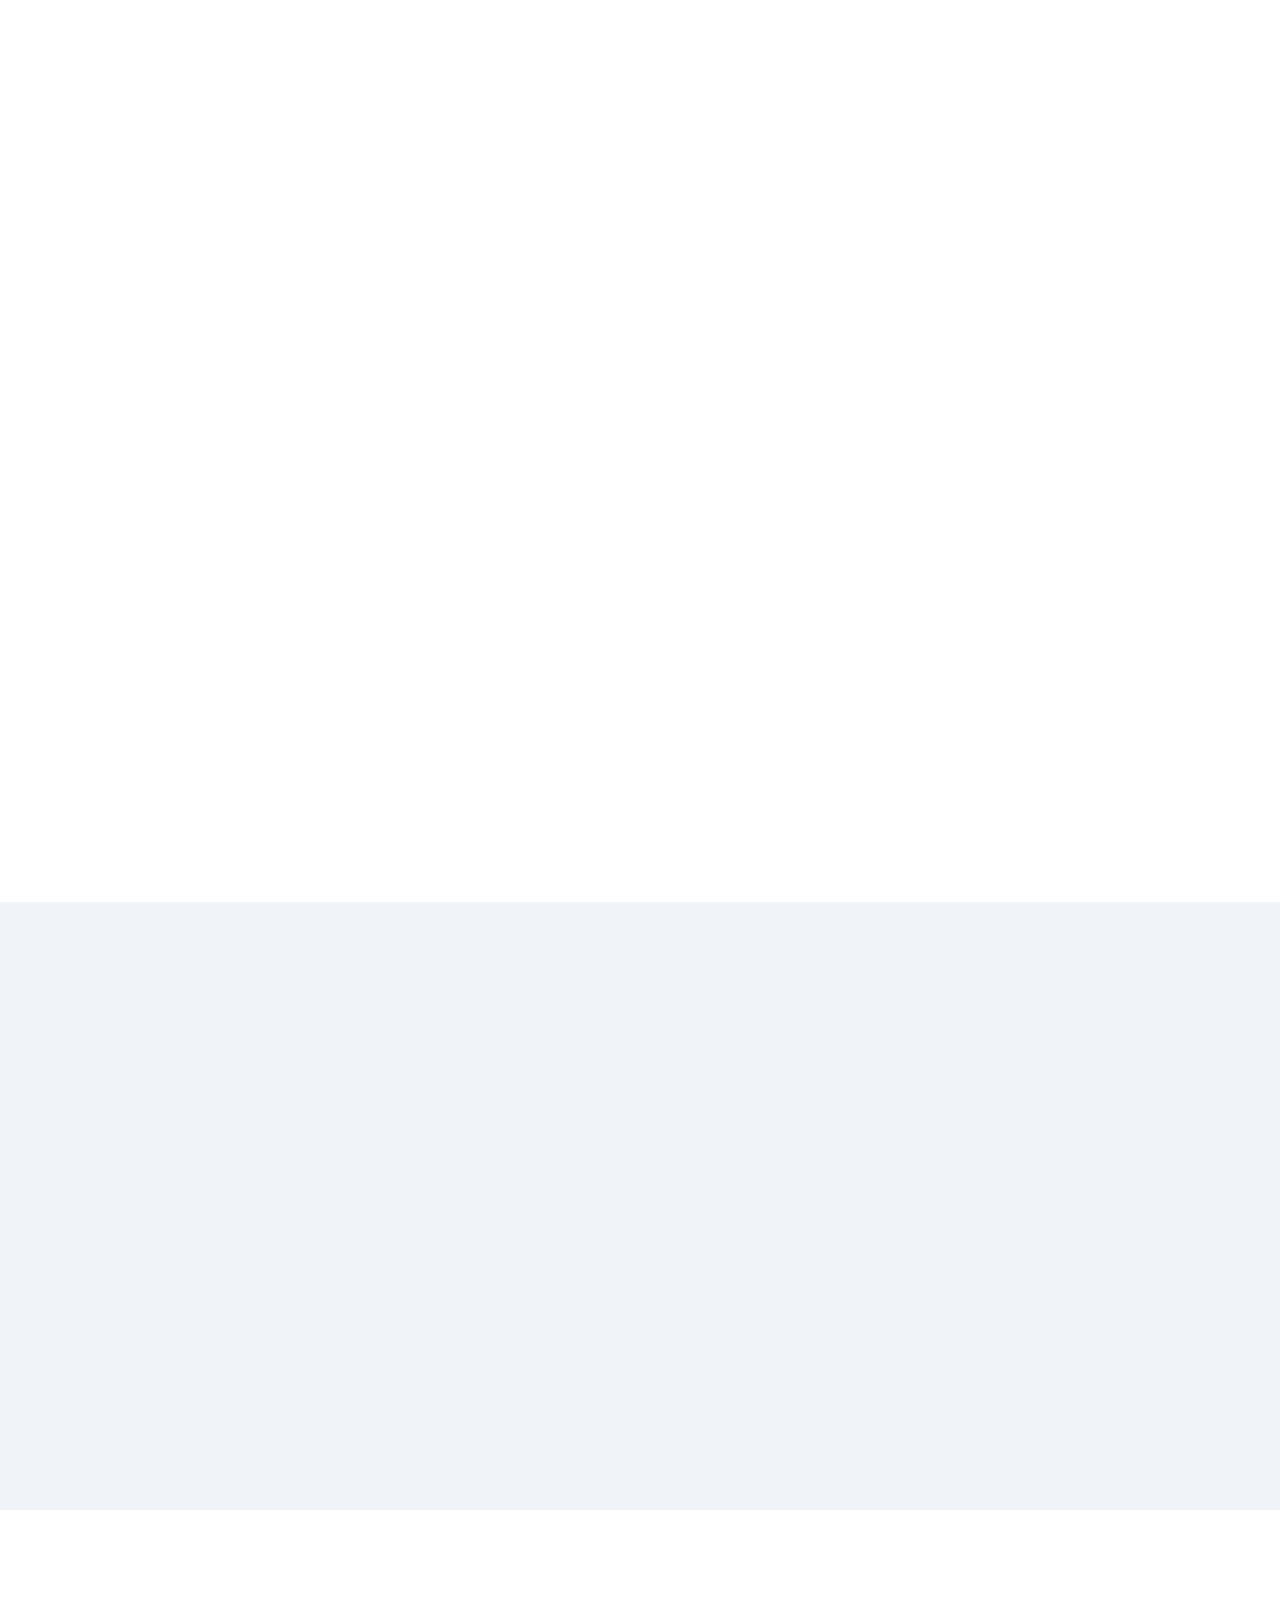
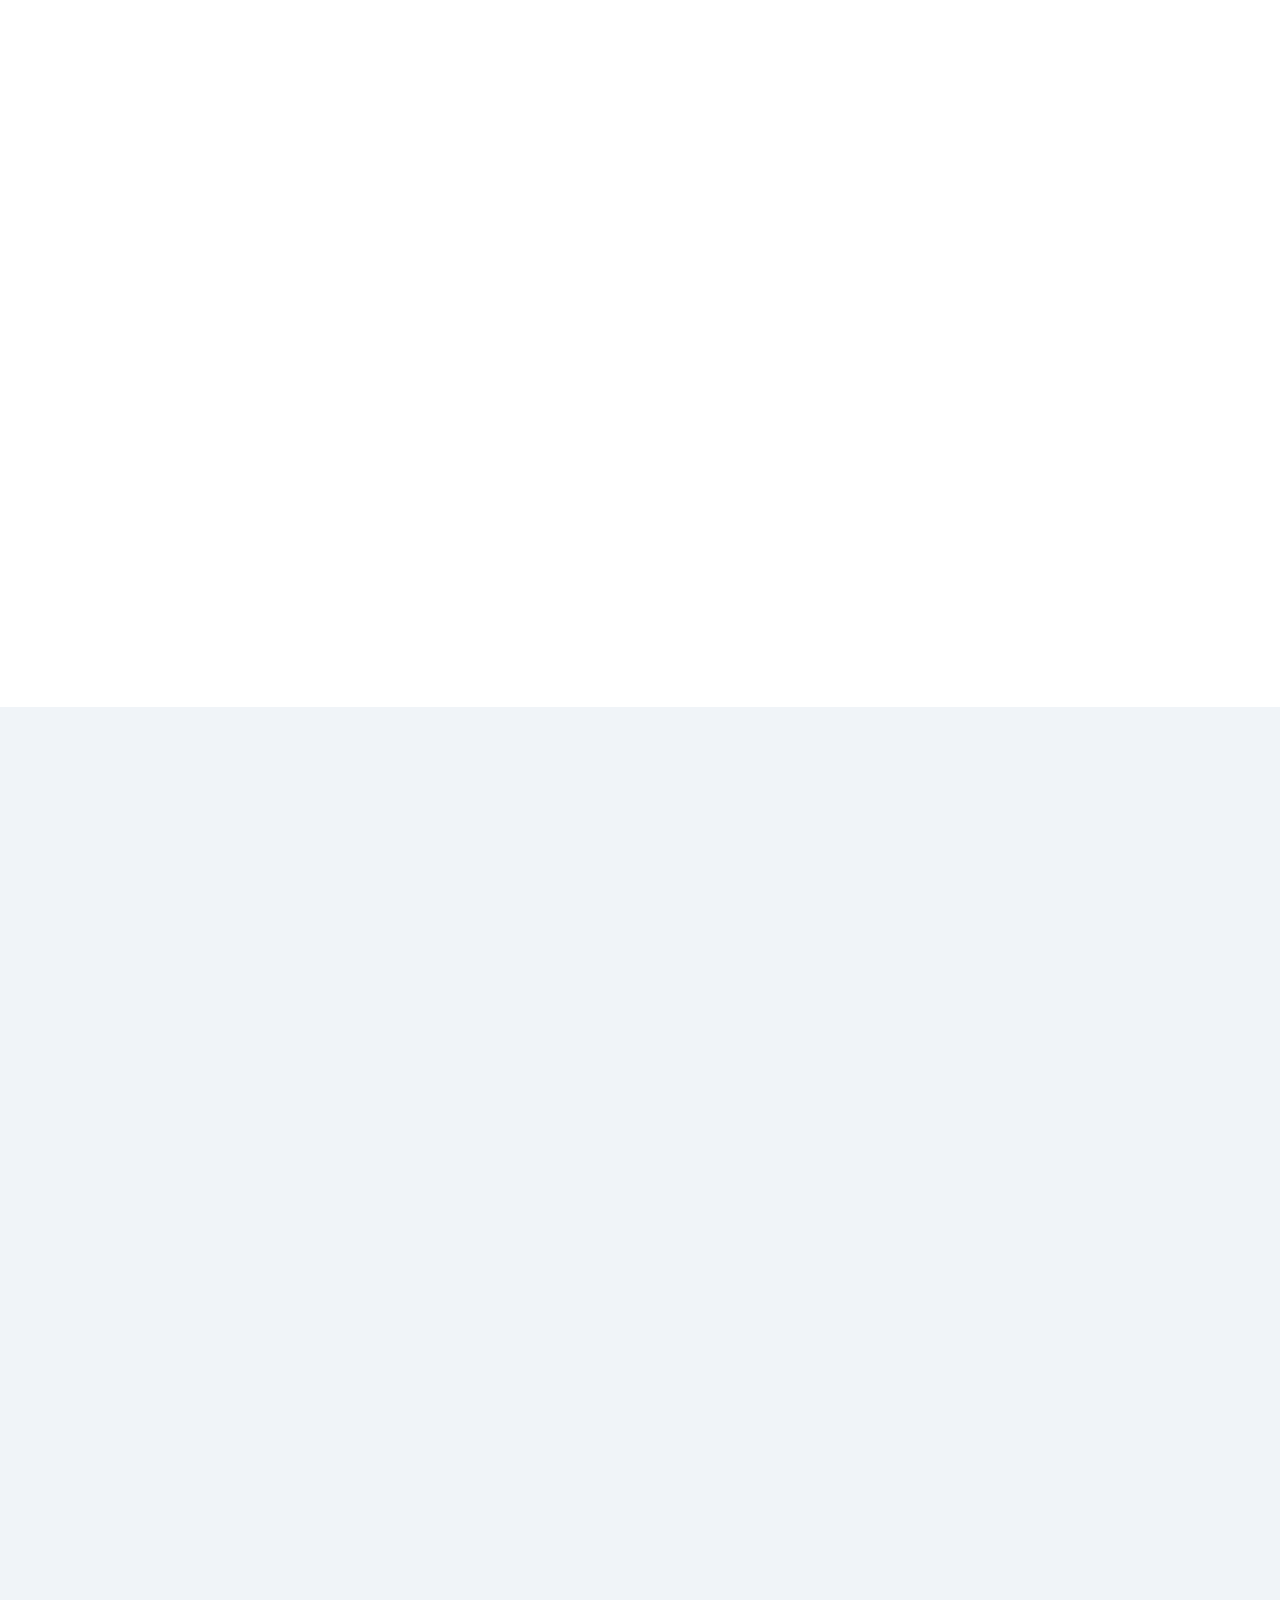
==== commit 046ed5b4: "fix: match star icon color to badge check-circle icons" ====
--- a/index.html
+++ b/index.html
@@ -260,7 +260,7 @@
                     <span class="stat-label">Years in UAE</span>
                 </div>
                 <div class="stat">
-                    <span class="stat-number" data-count="4.9">4.9</span><i class="fas fa-star" style="color:#000;font-size:0.6em;vertical-align:super"></i>
+                    <span class="stat-number" data-count="4.9">4.9</span><i class="fas fa-star" style="color:#F59E0B;font-size:0.6em;vertical-align:super"></i>
                     <span class="stat-label">Google Rating</span>
                 </div>
                 <div class="stat">
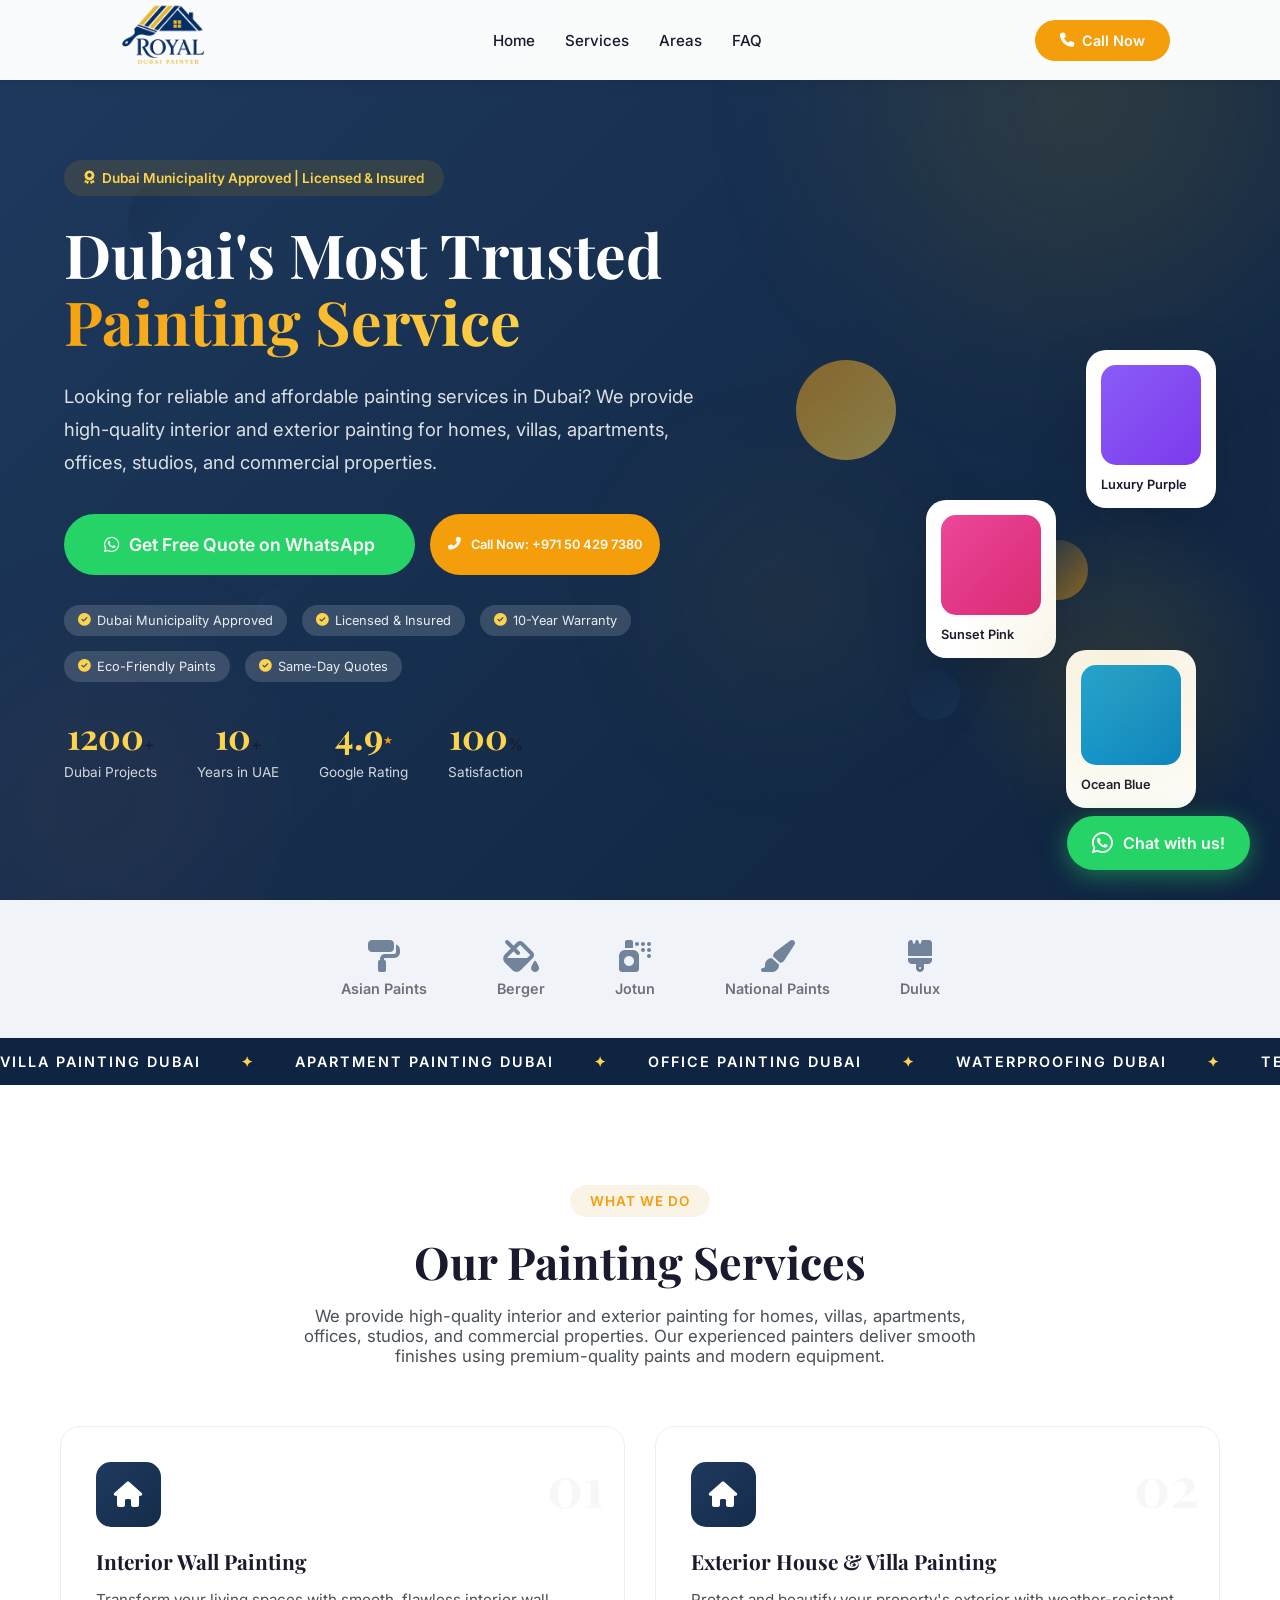
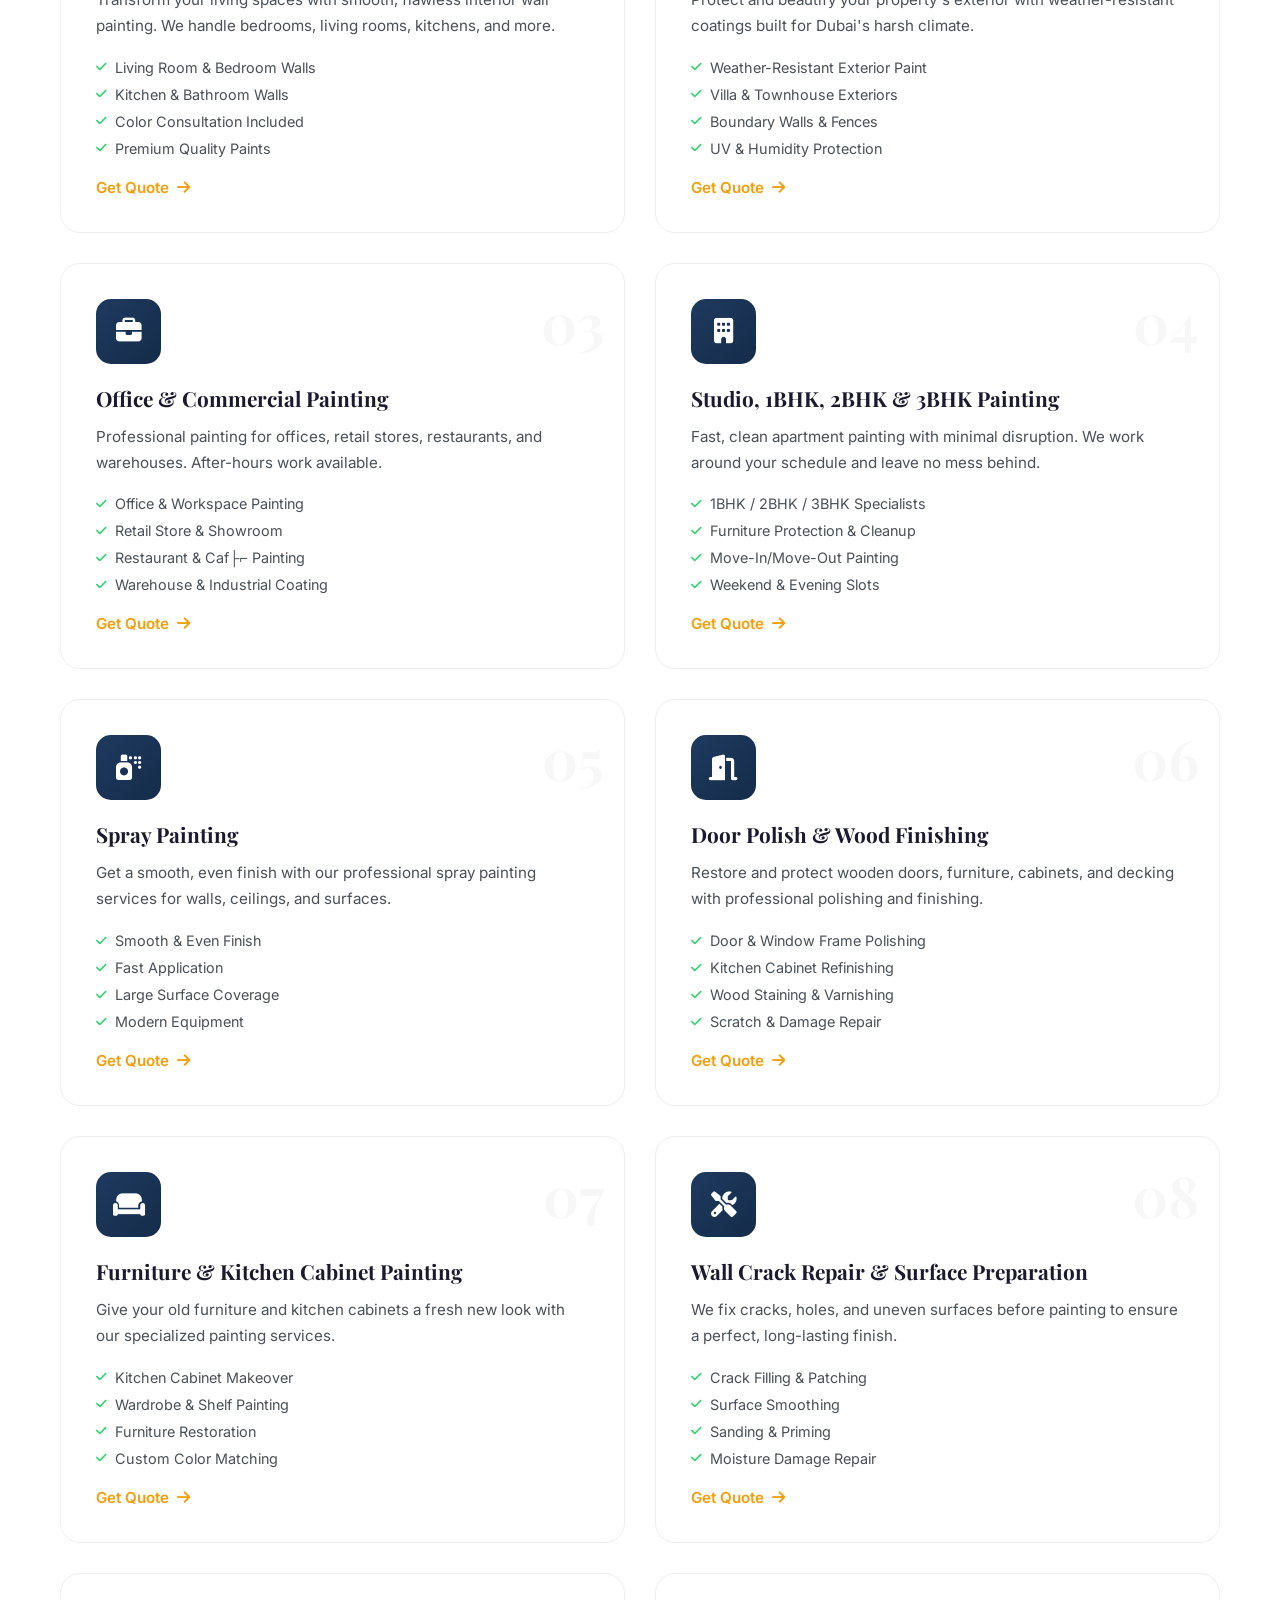
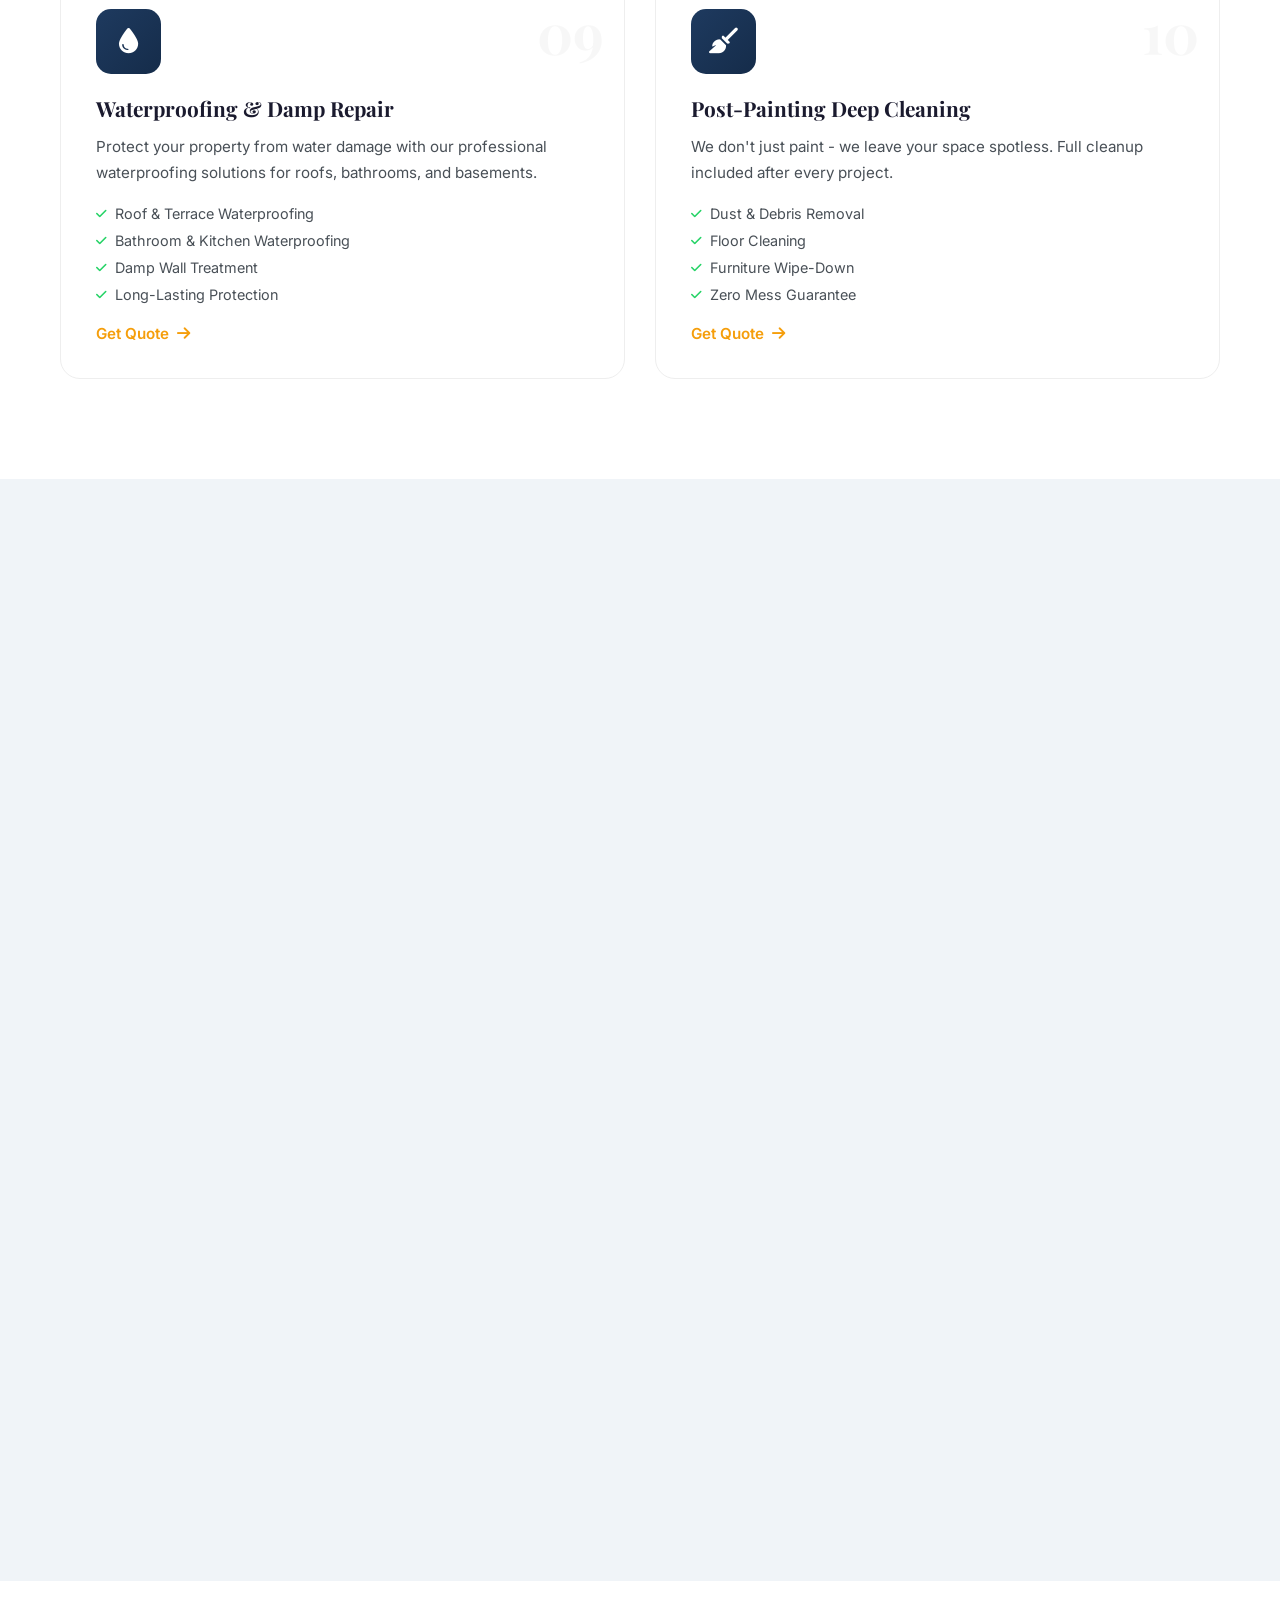
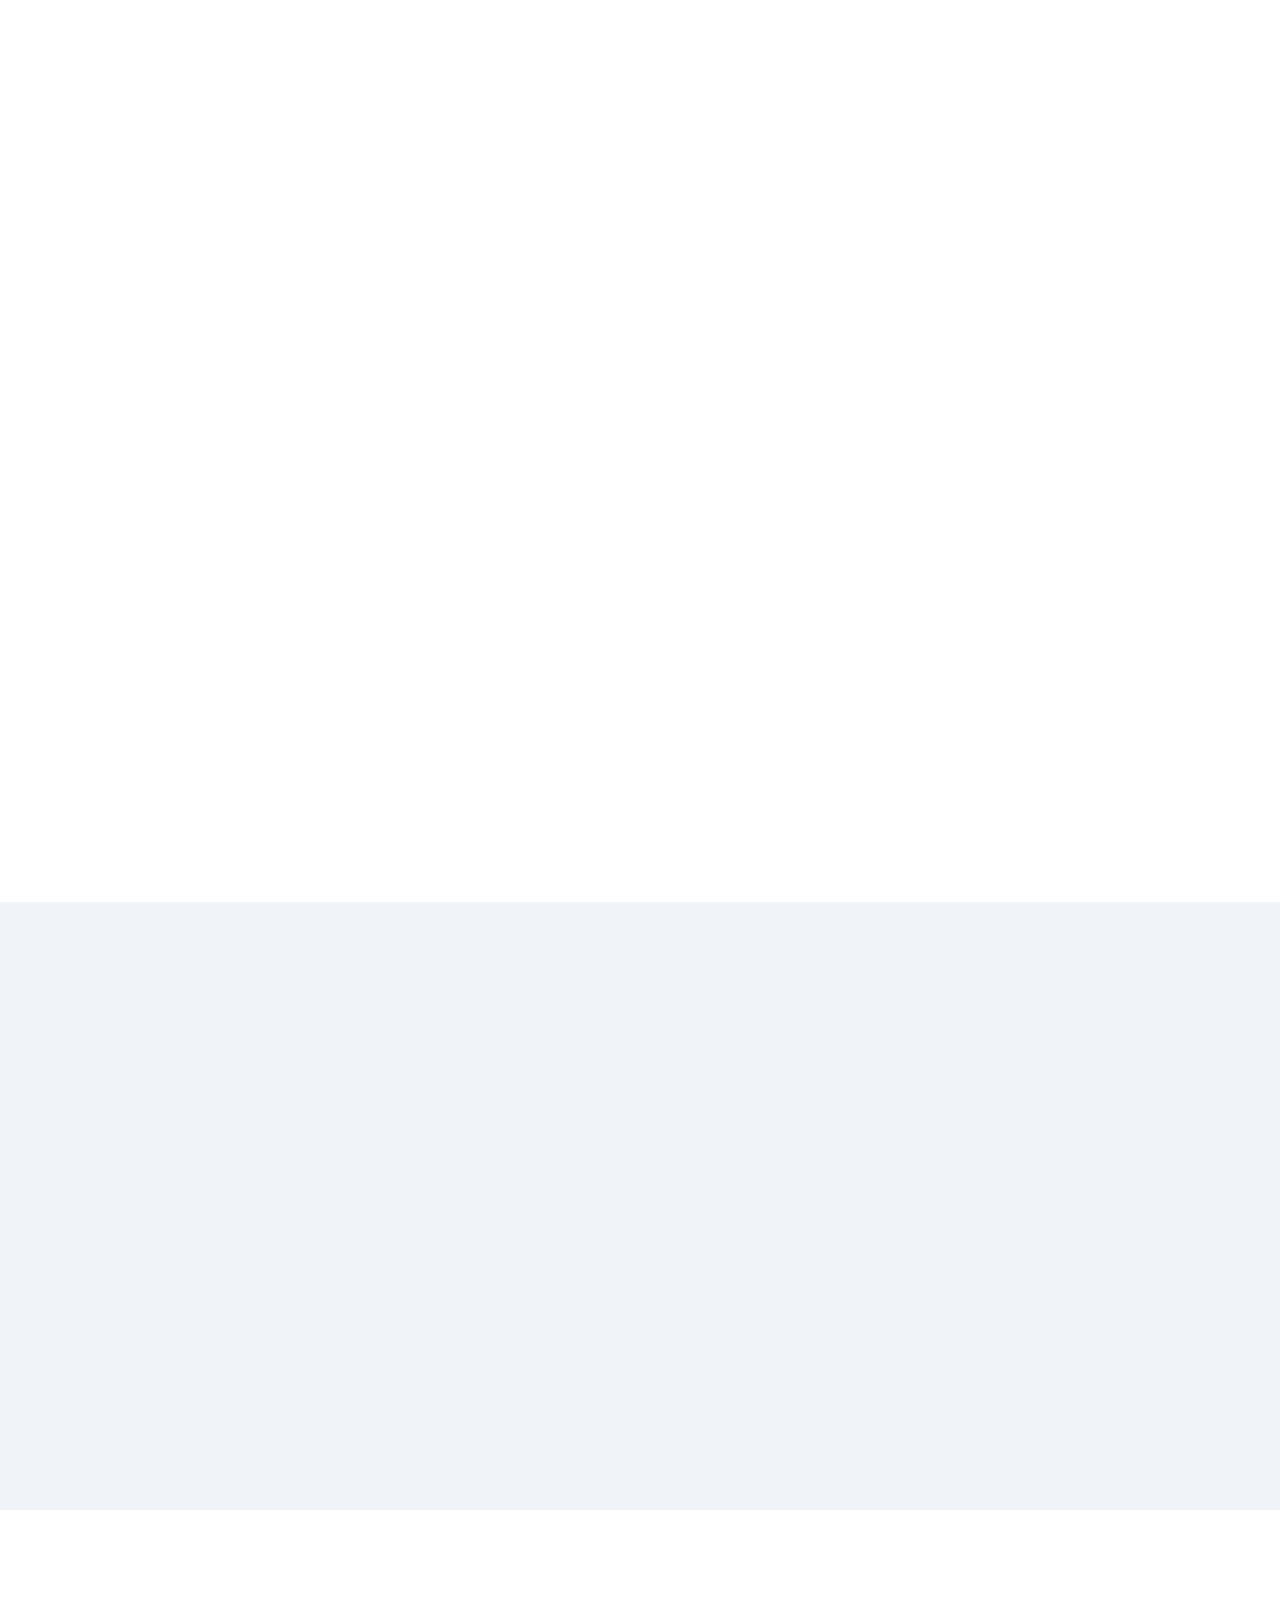
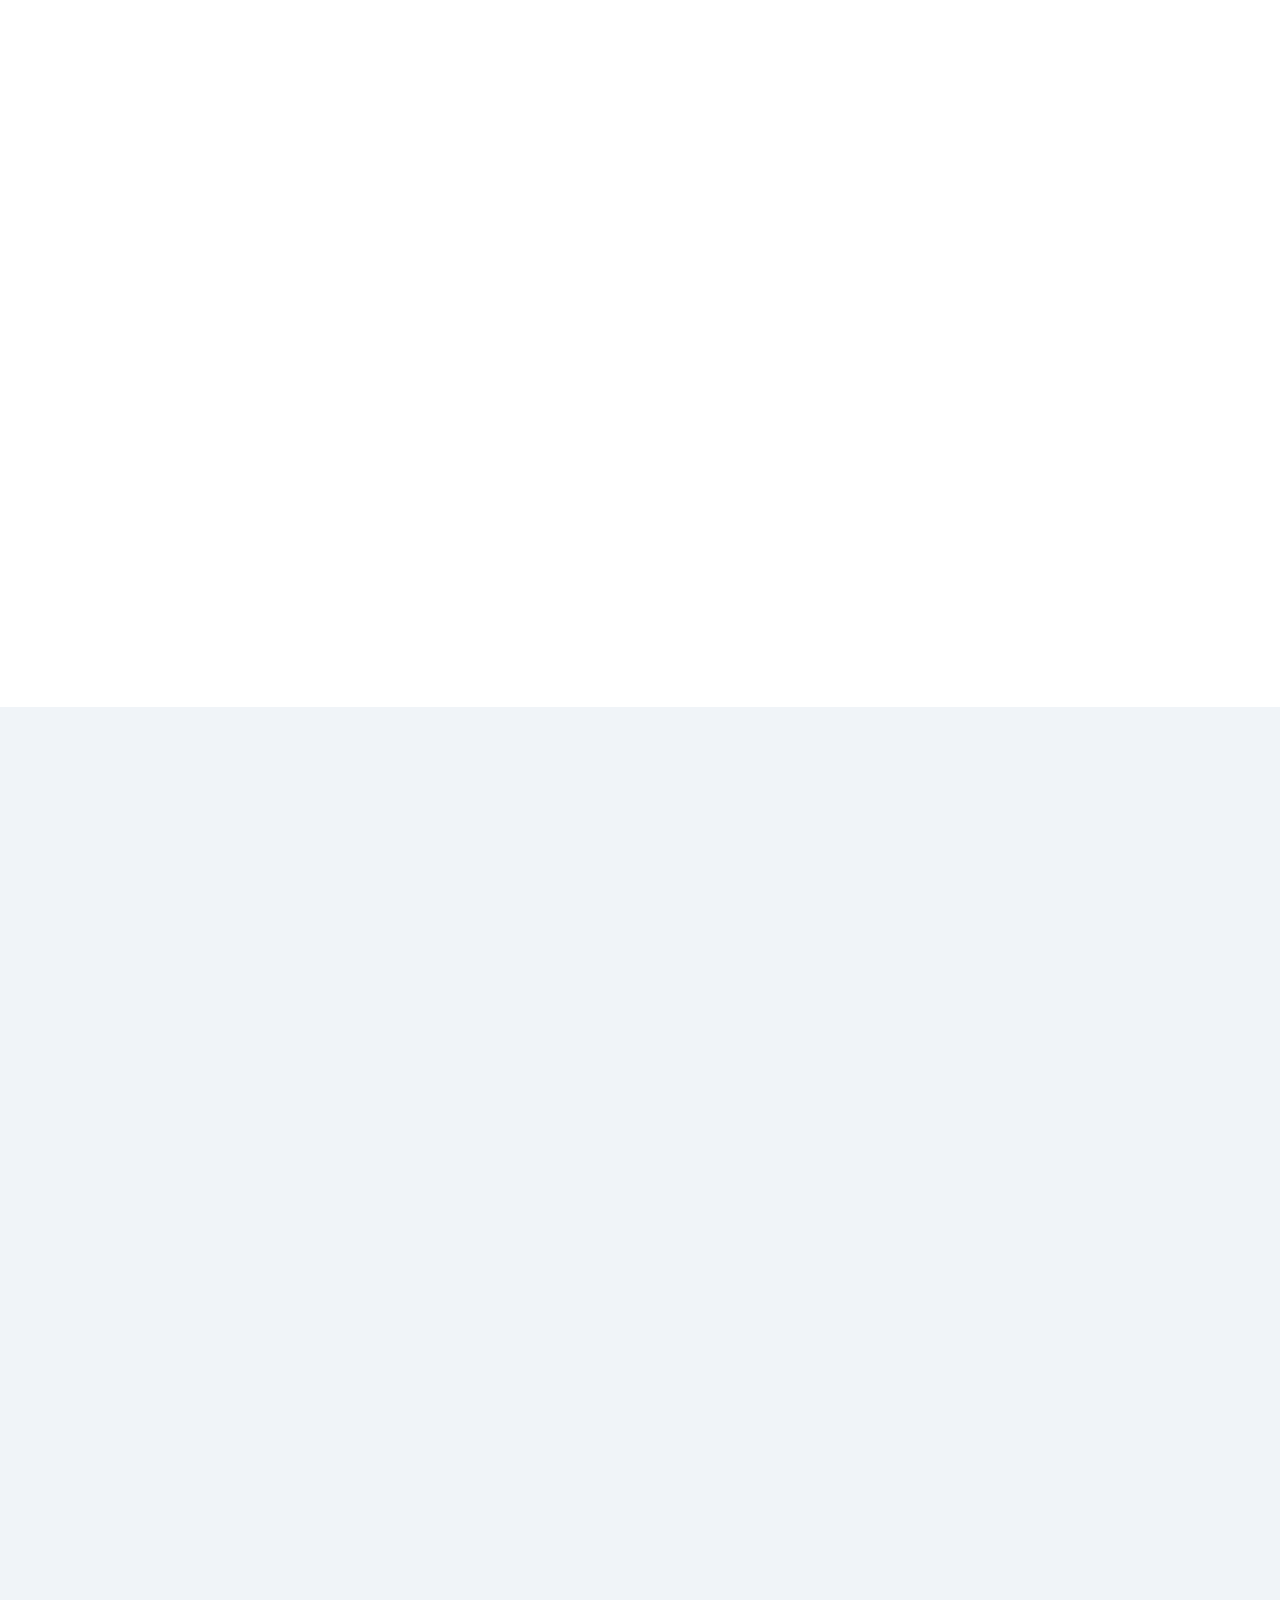
==== commit 3114f6f1: "fix: use native Unicode star instead of Font Awesome icon to fix CLS" ====
--- a/index.html
+++ b/index.html
@@ -260,7 +260,7 @@
                     <span class="stat-label">Years in UAE</span>
                 </div>
                 <div class="stat">
-                    <span class="stat-number" data-count="4.9">4.9</span><i class="fas fa-star" style="color:#F59E0B;font-size:0.6em;vertical-align:super"></i>
+                    <span class="stat-number" data-count="4.9">4.9</span><span style="color:#F59E0B;font-size:0.6em;vertical-align:super">&#9733;</span>
                     <span class="stat-label">Google Rating</span>
                 </div>
                 <div class="stat">
